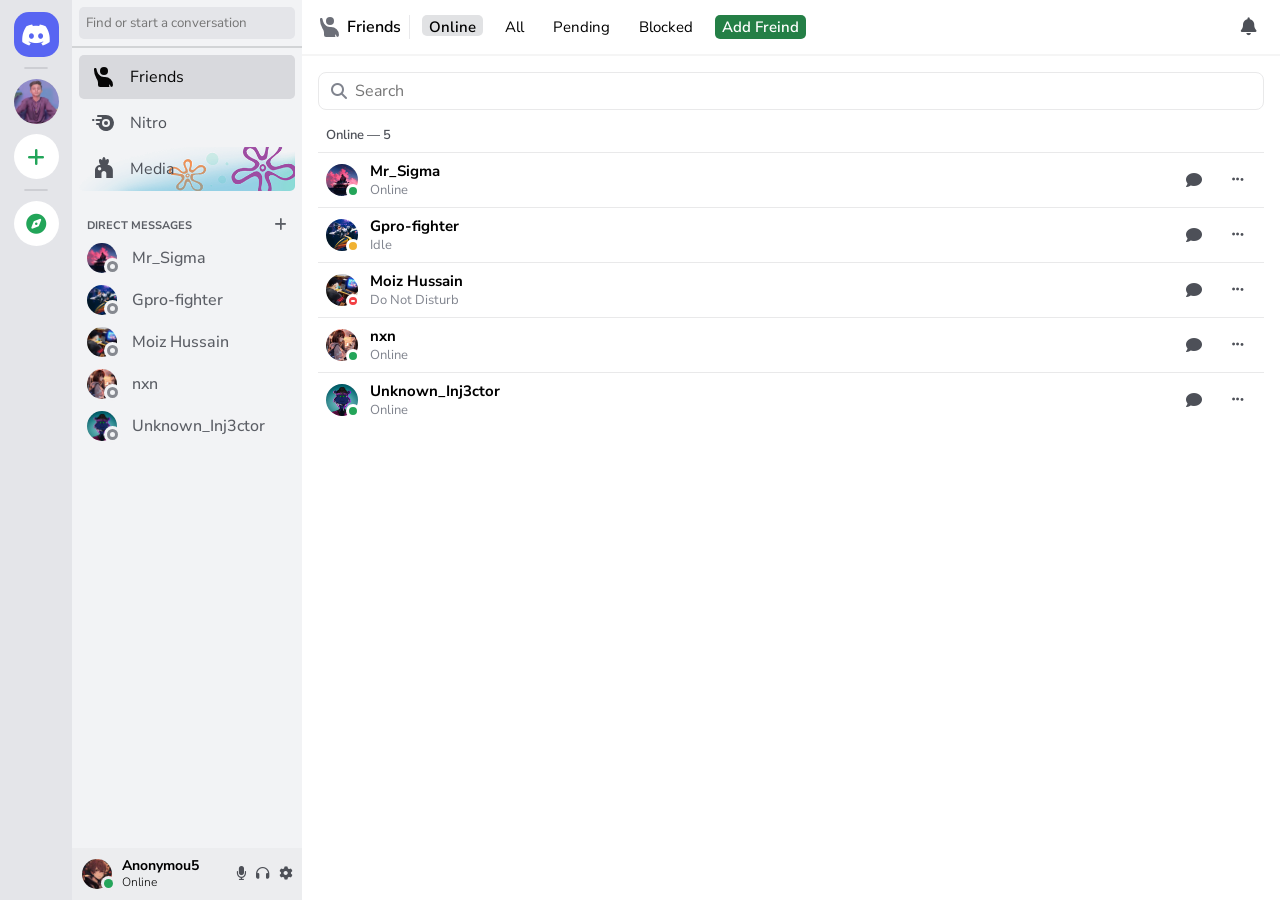
==== index.html @ 4307d2ec "Index page js and css code fixed" ====
<!DOCTYPE html>
<html lang="en">
<head>
    <script src="./assets/js/theme.js"></script>
    <script src="./assets/js/nav.js"></script>
    <meta charset="UTF-8">
    <meta name="viewport" content="width=device-width, initial-scale=1.0">
    <title>Discord | Friends</title>
    <link rel="stylesheet" href="assets/css/style.css">
    <link rel="stylesheet" href="https://cdnjs.cloudflare.com/ajax/libs/font-awesome/6.4.0/css/all.min.css"
        integrity="sha512-iecdLmaskl7CVkqkXNQ/ZH/XLlvWZOJyj7Yy7tcenmpD1ypASozpmT/E0iPtmFIB46ZmdtAc9eNBvH0H/ZpiBw=="
        crossorigin="anonymous" referrerpolicy="no-referrer" />
    <link rel="shortcut icon" href="./assets/icons/favicon.ico" type="image/x-icon">
</head>

<body>
        <header class="app-header">
            <div class="home-loader" id="loader" role="status">
                <i class="fa-brands fa-discord"></i>
                <p class="loader-title">DID YOU KNOW</p>
                <p class="loader-message">
                    <span>
                        <span class="key-hint">CTRL</span>
                        <span class="key-hint">K</span>
                        to quickly find a previous
                    </span>
                    <span>conversation or channel.</span>
                </p>
            </div>
            <div class="server-rail" id="server-rail">
                <nav class="server-nav" aria-label="Servers">
                    <button type="button" class="server-home" onclick="openToggle()" aria-label="Home"><i class="fa-brands fa-discord" aria-hidden="true"></i></button>
                    <hr>
                    <a href="./server.html?id=azaan" data-id="azaan" aria-label="Azaan server"><img src="./assets/img/Azaan.jpeg" alt=""></a>
                    <div id="server-list"></div>
                    <template id="server-chip"><button type="button" class="server-chip"></button></template>
                    <button type="button" class="server-action" id="server-add" aria-label="Add a Server"><i class="fa-solid fa-plus" aria-hidden="true"></i></button>
                    <hr>
                    <a class="server-action" href="./discover.html" aria-label="Discover"><i class="fa-solid fa-compass"></i></a>
                </nav>
            </div>
            <aside class="conversation-sidebar" id="conversations">
                <div class="sidebar-search">
                    <input type="search" placeholder="Find or start a conversation" aria-label="Find or start a conversation">
                </div>
                <nav aria-label="Shortcuts">
                <ul class="shortcut-list">
                    <li>
                    <a class="shortcut-item active" href="./index.html">
                        <svg class="linkButtonIcon_c91bad" aria-hidden="true" role="img" xmlns="http://www.w3.org/2000/svg"
                            width="24" height="24" fill="none" viewBox="0 0 24 24">
                            <path fill="currentColor" d="M13 10a4 4 0 1 0 0-8 4 4 0 0 0 0 8Z"></path>
                            <path fill="currentColor"
                                d="M3 5v-.75C3 3.56 3.56 3 4.25 3s1.24.56 1.33 1.25C6.12 8.65 9.46 12 13 12h1a8 8 0 0 1 8 8 2 2 0 0 1-2 2 .21.21 0 0 1-.2-.15 7.65 7.65 0 0 0-1.32-2.3c-.15-.2-.42-.06-.39.17l.25 2c.02.15-.1.28-.25.28H9a2 2 0 0 1-2-2v-2.22c0-1.57-.67-3.05-1.53-4.37A15.85 15.85 0 0 1 3 5Z">
                            </path>
                        </svg>
                        <p>Friends</p>
                    </a>
                    </li>
                    <li>
                        <a class="shortcut-item" href="./nitro.html">
                        <svg class="linkButtonIcon_c91bad" aria-hidden="true" role="img" xmlns="http://www.w3.org/2000/svg"
                            width="24" height="24" fill="none" viewBox="0 0 24 24">
                            <path fill="currentColor" d="M15 14a2 2 0 1 0 0-4 2 2 0 0 0 0 4Z"></path>
                            <path fill="currentColor" fill-rule="evenodd"
                                d="M7 4a1 1 0 0 0 0 2h3a1 1 0 1 1 0 2H5.5a1 1 0 0 0 0 2H8a1 1 0 1 1 0 2H6a1 1 0 1 0 0 2h1.25A8 8 0 1 0 15 4H7Zm8 12a4 4 0 1 0 0-8 4 4 0 0 0 0 8Z"
                                clip-rule="evenodd"></path>
                            <path fill="currentColor" d="M2.5 10a1 1 0 0 0 0-2H2a1 1 0 0 0 0 2h.5Z"></path>
                        </svg>
                        <p>Nitro</p>
                        <div class="promo-badge">BUY 1, GET 1</div>
                    </a>
                    </li>
                    <li>
                        <a class="shortcut-item" href="./socialmedia.html">
                        <svg width="24" height="24" viewBox="0 0 24 24" fill="none" xmlns="http://www.w3.org/2000/svg">
                            <path transform="translate(4, 0)"
                                d="M12.3172 7.80738C12.4618 7.67827 12.591 7.54399 12.702 7.40972C13.4018 6.58082 13.7375 5.58924 13.8717 4.5202C13.9234 3.93145 13.944 3.20068 13.6703 2.54738C13.3889 2.00511 12.7201 1.79336 12.1778 2.07483C11.602 2.38728 11.1501 2.77461 10.7705 3.22134C10.7266 2.94246 10.6724 2.66358 10.6052 2.38728C10.3883 1.68491 10.1482 0.724321 9.50003 0.176888C8.12112 -0.618439 7.52204 1.47317 7.26124 2.38728C7.1941 2.66358 7.13987 2.94504 7.09597 3.2265C7.08306 3.21101 7.07015 3.19293 7.05466 3.17486C6.65699 2.73846 6.1328 2.22718 5.46658 1.98703C4.87525 1.82693 4.26843 2.17553 4.10833 2.76687C3.81137 3.94695 3.97922 4.99017 4.37172 6.05405C4.62478 6.72284 5.01986 7.33225 5.5518 7.8048C2.4712 7.90034 0 10.4283 0 13.5348V21H6.46849V16.4966C6.46849 15.159 7.55303 14.0745 8.89062 14.0745C10.2282 14.0745 11.3128 15.159 11.3128 16.4966V21H17.8613V13.5348C17.8613 10.4309 15.3953 7.90551 12.3147 7.80738H12.3172ZM4.54731 13.416C3.62029 13.416 2.87144 12.6646 2.87144 11.7401C2.87144 10.8157 3.62287 10.0643 4.54731 10.0643C5.47175 10.0643 6.22318 10.8157 6.22318 11.7401C6.22318 12.6646 5.47175 13.416 4.54731 13.416Z"
                                fill="currentColor"></path>
                        </svg>
                        <p>Media</p>
                        <div class="new-badge">Public Post</div>
                    </a>
                    </li>
                
                </ul>
                </nav>
                <section id="direct-messages"><div class="direct-messages">
                    <h2>DIRECT MESSAGES <button type="button" class="dm-new" aria-label="New Message"><i class="fa fa-plus"></i></button></h2>
                    <div class="friend-list">
                        <a class="friend-item" href="./dm.html?name=Mr_Sigma" data-joined="Jan 4, 2021" data-pronouns="he/him" data-bio="Today I learned..." data-emoji="😋" data-about="Always online, rarely replying.">
                            <div class="avatar">
                                <img src="./assets/img/img-icon 4.jpeg" alt="">
                            </div>
                            <p>Mr_Sigma</p>
                            <i class="fa fa-xmark"></i>
                        </a>
                        <a class="friend-item" href="./dm.html?name=Gpro-fighter" data-joined="Aug 19, 2023" data-pronouns="they/them" data-about="Fighting games and late queues.">
                            <div class="avatar">
                                <img src="./assets/img/img-icon 3.png" alt="">
                            </div>
                            <p>Gpro-fighter</p>
                            <i class="fa fa-xmark"></i>
                        </a>
                        <a class="friend-item" href="./dm.html?name=Moiz%20Hussain" data-joined="Mar 2, 2022" data-pronouns="he/him" data-bio="afk" data-emoji="💤">
                            <div class="avatar">
                                <img src="./assets/img/img-icon 2.png" alt="">
                            </div>
                            <p>Moiz Hussain</p>
                            <i class="fa fa-xmark"></i>
                        </a>
                        <a class="friend-item" href="./dm.html?name=nxn" data-joined="May 11, 2022" data-pronouns="she/her" data-bio="in another tab" data-emoji="🌙" data-about="Drawing, music, quiet chats.">
                            <div class="avatar">
                                <img src="./assets/img/img-icon 1.png" alt="">
                            </div>
                            <p>nxn</p>
                            <i class="fa fa-xmark"></i>
                        </a>
                        <a class="friend-item" href="./dm.html?name=Unknown_Inj3ctor" data-joined="Nov 28, 2024">
                            <div class="avatar">
                                <img src="./assets/img/img-icon.png" alt="">
                            </div>
                            <p>Unknown_Inj3ctor</p>
                            <i class="fa fa-xmark"></i>
                        </a>
                    </div>
                    <template id="group-row"><a class="friend-item group-row" href="./group.html"><span class="group-avatar"><i class="fa-solid fa-user-group"></i><img alt="" hidden></span><span class="group-row-text"><p></p><span></span></span><i class="fa fa-xmark"></i></a></template>
                </div></section>
                <div class="user-panel" id="user-panel">
                    <div class="user-identity">
                        <div class="avatar">
                            <img src="./assets/img/img-icon-profile.jpeg" alt="">
                        </div>
                        <div class="user-details">
                            <p class="me-display">Anonymou5</p>
                            <span>Online</span>
                        </div>
                    </div>
                    <div class="user-controls">
                        <button type="button" onclick="mic()" aria-label="Mute microphone"><i class="fa-solid fa-microphone" id="mic" aria-hidden="true"></i></button>
                        <button type="button" onclick="headp()" aria-label="Deafen"><i class="fa-solid fa-headphones" id="head" aria-hidden="true"></i></button>
                        <button type="button" id="settings-open" aria-label="Settings"><i class="fa-solid fa-gear"></i></button>
                    </div>
                </div>
            </aside>
        </header>

        <main class="friends-view show-main">
                <section id="friends-toolbar">
                <div class="friends-header">
                    <div class="friends-header-start">
                        <div class="friends-title">
                            <svg class="linkButtonIcon_c91bad" aria-hidden="true" role="img"
                                xmlns="http://www.w3.org/2000/svg" width="24" height="24" fill="none" viewBox="0 0 24 24">
                                <path fill="currentColor" d="M13 10a4 4 0 1 0 0-8 4 4 0 0 0 0 8Z"></path>
                                <path fill="currentColor"
                                    d="M3 5v-.75C3 3.56 3.56 3 4.25 3s1.24.56 1.33 1.25C6.12 8.65 9.46 12 13 12h1a8 8 0 0 1 8 8 2 2 0 0 1-2 2 .21.21 0 0 1-.2-.15 7.65 7.65 0 0 0-1.32-2.3c-.15-.2-.42-.06-.39.17l.25 2c.02.15-.1.28-.25.28H9a2 2 0 0 1-2-2v-2.22c0-1.57-.67-3.05-1.53-4.37A15.85 15.85 0 0 1 3 5Z">
                                </path>
                            </svg>
                            <h1>Friends</h1>
                        </div>
                        <nav class="friend-filters" aria-label="Friend filters">
                            <button type="button" class="friend-filter-pick" id="friend-filter-pick" aria-expanded="false" aria-controls="friend-filter-menu">
                                <span id="friend-filter-label">Online</span>
                                <i class="fa-solid fa-chevron-down"></i>
                            </button>
                            <div class="friend-filter-menu" id="friend-filter-menu">
                                <button type="button" class="active" data-filter="online">Online</button>
                                <button type="button" data-filter="all">All</button>
                                <button type="button" data-filter="pending">Pending</button>
                                <button type="button" data-filter="blocked">Blocked</button>
                                <button type="button" data-filter="add">Add Freind</button>
                            </div>
                        </nav>
                    </div>
                    <div class="header-actions">
                        <div class="notify-box">
                            <button type="button" id="notify-open" aria-label="Notifications" aria-expanded="false" aria-controls="notify-panel">
                                <i class="fa-solid fa-bell"></i>
                                <span class="notify-count" id="notify-count" hidden>0</span>
                            </button>
                            <div class="notify-panel" id="notify-panel" hidden>
                                <h2>Notifications</h2>
                                <div id="notify-list"></div>
                                <p class="notify-empty" id="notify-empty">No notifications yet.</p>
                            </div>
                        </div>
                    </div>
                </div>
                </section>
                <section id="friends-body"><div class="friends-body">
                    <section id="friends-online"><div class="friends-online">
                        <label class="friends-search">
                            <i class="fa-solid fa-magnifying-glass"></i>
                            <input type="search" placeholder="Search" aria-label="Search">
                        </label>
                        <h2 id="friends-online-title">Online — 5</h2>
                        <h2 id="friends-all-title" hidden>All friends — 5</h2>
                        <div class="friends-online-list">
                            <div class="online-row" data-presence="online">
                                <a class="online-main" href="./dm.html?name=Mr_Sigma">
                                    <span class="online-face"><img src="./assets/img/img-icon 4.jpeg" alt=""><span class="online-dot"></span></span>
                                    <span class="online-copy"><strong>Mr_Sigma</strong><span>Online</span></span>
                                </a>
                                <a class="online-act" href="./dm.html?name=Mr_Sigma" aria-label="Message Mr_Sigma"><i class="fa-solid fa-comment"></i></a>
                                <button type="button" class="online-act" aria-label="More"><i class="fa-solid fa-ellipsis"></i></button>
                            </div>
                            <div class="online-row" data-presence="idle">
                                <a class="online-main" href="./dm.html?name=Gpro-fighter">
                                    <span class="online-face"><img src="./assets/img/img-icon 3.png" alt=""><span class="online-dot idle"></span></span>
                                    <span class="online-copy"><strong>Gpro-fighter</strong><span>Idle</span></span>
                                </a>
                                <a class="online-act" href="./dm.html?name=Gpro-fighter" aria-label="Message Gpro-fighter"><i class="fa-solid fa-comment"></i></a>
                                <button type="button" class="online-act" aria-label="More"><i class="fa-solid fa-ellipsis"></i></button>
                            </div>
                            <div class="online-row" data-presence="dnd">
                                <a class="online-main" href="./dm.html?name=Moiz%20Hussain">
                                    <span class="online-face"><img src="./assets/img/img-icon 2.png" alt=""><span class="online-dot dnd"></span></span>
                                    <span class="online-copy"><strong>Moiz Hussain</strong><span>Do Not Disturb</span></span>
                                </a>
                                <a class="online-act" href="./dm.html?name=Moiz%20Hussain" aria-label="Message Moiz Hussain"><i class="fa-solid fa-comment"></i></a>
                                <button type="button" class="online-act" aria-label="More"><i class="fa-solid fa-ellipsis"></i></button>
                            </div>
                            <div class="online-row" data-presence="online">
                                <a class="online-main" href="./dm.html?name=nxn">
                                    <span class="online-face"><img src="./assets/img/img-icon 1.png" alt=""><span class="online-dot"></span></span>
                                    <span class="online-copy"><strong>nxn</strong><span>Online</span></span>
                                </a>
                                <a class="online-act" href="./dm.html?name=nxn" aria-label="Message nxn"><i class="fa-solid fa-comment"></i></a>
                                <button type="button" class="online-act" aria-label="More"><i class="fa-solid fa-ellipsis"></i></button>
                            </div>
                            <div class="online-row" data-presence="online">
                                <a class="online-main" href="./dm.html?name=Unknown_Inj3ctor">
                                    <span class="online-face"><img src="./assets/img/img-icon.png" alt=""><span class="online-dot"></span></span>
                                    <span class="online-copy"><strong>Unknown_Inj3ctor</strong><span>Online</span></span>
                                </a>
                                <a class="online-act" href="./dm.html?name=Unknown_Inj3ctor" aria-label="Message Unknown_Inj3ctor"><i class="fa-solid fa-comment"></i></a>
                                <button type="button" class="online-act" aria-label="More"><i class="fa-solid fa-ellipsis"></i></button>
                            </div>
                        </div>
                    </div></section>
                    <section id="friends-pending" hidden><div class="friends-online">
                        <label class="friends-search">
                            <i class="fa-solid fa-magnifying-glass"></i>
                            <input type="search" placeholder="Search" aria-label="Search">
                        </label>
                        <h2 id="friends-pending-title" hidden>Received — <span></span></h2>
                        <div class="friends-online-list" id="friends-pending-list"></div>
                        <template id="friend-request-row">
                            <div class="online-row request-row">
                                <div class="online-main">
                                    <span class="online-face"><img alt=""></span>
                                    <span class="online-copy">
                                        <span class="request-name">
                                            <strong></strong>
                                            <span class="request-badge" hidden><i class="fa-solid fa-heart"></i><span></span></span>
                                        </span>
                                        <span class="request-user"></span>
                                    </span>
                                </div>
                                <button type="button" class="online-act request-accept" aria-label="Accept"><i class="fa-solid fa-check"></i></button>
                                <button type="button" class="online-act request-decline" aria-label="Decline"><i class="fa-solid fa-xmark"></i></button>
                            </div>
                        </template>
                        <h2 id="friends-sent-title" hidden>Sent — <span></span></h2>
                        <div class="friends-online-list" id="friends-sent-list"></div>
                        <template id="friend-sent-row">
                            <div class="online-row sent-row">
                                <div class="online-main">
                                    <span class="online-face sent-face"><span class="sent-letter"></span></span>
                                    <span class="online-copy">
                                        <strong></strong>
                                        <span class="request-user"></span>
                                    </span>
                                </div>
                                <button type="button" class="online-act request-decline sent-cancel" aria-label="Cancel"><i class="fa-solid fa-xmark"></i></button>
                            </div>
                        </template>
                    </div></section>
                    <section id="friends-blocked" hidden><div class="friends-online">
                        <label class="friends-search">
                            <i class="fa-solid fa-magnifying-glass"></i>
                            <input type="search" placeholder="Search" aria-label="Search">
                        </label>
                        <h2 id="friends-blocked-title" hidden>Blocked — <span></span></h2>
                        <div class="friends-online-list" id="friends-blocked-list"></div>
                        <template id="blocked-row">
                            <div class="online-row blocked-row">
                                <div class="online-main">
                                    <span class="online-face"><img alt=""></span>
                                    <span class="online-copy">
                                        <strong></strong>
                                        <span class="request-user"></span>
                                    </span>
                                </div>
                                <button type="button" class="online-act blocked-unblock" aria-label="Unblock"><i class="fa-solid fa-user-xmark"></i></button>
                            </div>
                        </template>
                    </div></section>
                    <section id="friends-add" hidden><div class="friends-add">
                        <h2>Add Friend</h2>
                        <p class="add-friend-lead">You can add friends with their Discord username.</p>
                        <form id="add-friend-form">
                            <div class="add-friend-box">
                                <div class="add-friend-user">
                                    <input id="add-friend-name" type="text" placeholder="Enter a username" maxlength="32" autocomplete="off" aria-label="Username">
                                    <button type="submit" id="add-friend-send" disabled>Send Friend Request</button>
                                </div>
                                <label class="add-friend-note">
                                    <textarea id="add-friend-message" maxlength="120" placeholder="Personalize your request (Optional)" aria-label="Personalize your request"></textarea>
                                    <span id="add-friend-count">120</span>
                                </label>
                            </div>
                            <p class="add-friend-hint">What you write here will also show up in your DM if you become friends.</p>
                            <p class="add-friend-ok" id="add-friend-ok" hidden>Success! Your friend request to <strong id="add-friend-ok-name"></strong> was sent.</p>
                            <p class="add-friend-error" id="add-friend-error" hidden>Hm, didn't work. Double check that the capitalization, spelling, any spaces, and numbers are correct.</p>
                        </form>
                        <h3>Other Places to Make Friends</h3>
                        <p class="add-friend-lead">Don't have a username on hand? Check out our list of public servers that includes everything from gaming to cooking, music, anime and more.</p>
                        <a class="add-friend-discover" href="./discover.html">
                            <span class="add-friend-discover-mark"><i class="fa-brands fa-discord"></i></span>
                            <span>Explore Discoverable Servers</span>
                            <i class="fa-solid fa-chevron-right"></i>
                        </a>
                    </div></section>
                    <section id="friends-empty" hidden><div class="friends-empty">
                        <img src="./assets/img/1641b16ec6ac0c4e733d.svg" alt="img-centre">
                        <p>No one's around to play with Wumpus.</p>
                    </div></section>
                    <section id="active-now" hidden><div class="active-now">
                        <h2>Active Now</h2>
                        <div class="active-now-message">
                            <h3>It's quiet for now...</h3>
                            <p>When a friend starts an activity—like playing a game or hanging out on voice—we'll show it here!</p>
                        </div>
                    </div></section>
                </div></section>
        </main>
    <footer>
    <div class="new-msg" id="new-msg" hidden>
        <div class="new-msg-card" role="dialog" aria-labelledby="new-msg-title">
            <div class="new-msg-head">
                <div>
                    <h2 id="new-msg-title">New Message</h2>
                    <p>Group DMs can have up to 10 members.</p>
                </div>
                <button type="button" class="new-msg-close" id="new-msg-close" aria-label="Close"><i class="fa-solid fa-xmark"></i></button>
            </div>
            <label class="new-msg-search">
                <span id="new-msg-chips"></span>
                <input id="new-msg-search" type="text" placeholder="Search">
            </label>
            <p class="new-msg-hint">Add friends or server members to group DMs.</p>
            <template id="new-msg-chip"><span class="new-msg-chip"><span></span><button type="button" aria-label="Remove">×</button></span></template>
            <div class="new-msg-list" id="new-msg-list">
                <p class="new-msg-empty" id="new-msg-empty" hidden>No friends found.</p>
                <label class="new-msg-friend" data-friend="Mr_Sigma"><img src="./assets/img/img-icon 4.jpeg" alt=""><span>Mr_Sigma</span><input type="checkbox" data-friend="Mr_Sigma"></label>
                <label class="new-msg-friend" data-friend="Gpro-fighter"><img src="./assets/img/img-icon 3.png" alt=""><span>Gpro-fighter</span><input type="checkbox" data-friend="Gpro-fighter"></label>
                <label class="new-msg-friend" data-friend="Moiz Hussain"><img src="./assets/img/img-icon 2.png" alt=""><span>Moiz Hussain</span><input type="checkbox" data-friend="Moiz Hussain"></label>
                <label class="new-msg-friend" data-friend="nxn"><img src="./assets/img/img-icon 1.png" alt=""><span>nxn</span><input type="checkbox" data-friend="nxn"></label>
                <label class="new-msg-friend" data-friend="Unknown_Inj3ctor"><img src="./assets/img/img-icon.png" alt=""><span>Unknown_Inj3ctor</span><input type="checkbox" data-friend="Unknown_Inj3ctor"></label>
            </div>
            <div class="new-msg-actions">
                <button type="button" class="new-msg-cancel" id="new-msg-cancel">Cancel</button>
                <button type="button" class="new-msg-create" id="new-msg-create" disabled>Create Message</button>
            </div>
        </div>
    </div>
    
        <div class="me-status-menu" id="me-status-menu" hidden>
            <button type="button" data-status="online"><span class="me-swatch" style="background:#23a559"></span>Online</button>
            <button type="button" data-status="idle"><span class="me-swatch" style="background:#f0b232"></span>Idle</button>
            <button type="button" data-status="dnd"><span class="me-swatch" style="background:#f23f43"></span>Do Not Disturb<small>You will not receive desktop notifications</small></button>
            <button type="button" data-status="invisible"><span class="me-swatch" style="background:#80848e"></span>Invisible<small>You will appear offline</small></button>
        </div>
        <div class="me-pop d-none" id="me-pop">
            <div class="me-banner"></div>
            <div class="me-head">
                <div class="me-avatar">
                    <img src="./assets/img/img-icon-profile.jpeg" alt="">
                    <span class="me-dot"></span>
                </div>
                <button type="button" class="me-chip" id="me-chip"><i class="fa-solid fa-plus"></i><span id="me-chip-text">Today I learned...</span></button>
            </div>
            <div class="me-body">
                <h2 class="me-display">Anonymou5</h2>
                <p class="me-handle">anonymou5</p>
                <p class="me-about" id="me-about" hidden></p>
                <button type="button" class="me-edit" id="me-edit"><i class="fa-solid fa-pen"></i> Edit Profile</button>
                <button type="button" class="me-row" id="me-status-open"><span class="me-mini"></span><span id="me-status-label">Online</span><i class="fa-solid fa-chevron-right"></i></button>
            </div>
        </div>
        <div class="me-profile d-none" id="me-profile">
            <div class="me-profile-card" role="dialog" aria-label="Profile">
                <button type="button" class="me-profile-close" id="me-profile-close" aria-label="Close"><i class="fa-solid fa-xmark"></i></button>
                <div class="me-profile-side">
                    <div class="me-profile-banner"></div>
                    <div class="me-profile-id">
                        <div class="me-profile-top">
                            <div class="me-profile-avatar">
                                <img src="./assets/img/img-icon-profile.jpeg" alt="">
                                <label class="me-avatar-edit" aria-label="Change avatar">
                                    <input id="me-avatar-file" type="file" accept="image/*">
                                    <i class="fa-solid fa-pen" aria-hidden="true"></i>
                                </label>
                                <span class="me-dot"></span>
                            </div>
                            <button type="button" class="me-status-bubble" id="me-status-bubble"><i class="fa-solid fa-plus"></i><span id="me-status-bubble-text">Today I learned...</span></button>
                        </div>
                        <form class="me-name-form" id="me-name-form"><input id="me-display-input" type="text" maxlength="32" value="Anonymou5" aria-label="Display name"></form>
                        <h2 id="me-view-name" hidden>Anonymou5</h2>
                        <p class="me-handle"><span id="me-handle-name">anonymou5</span> <span id="me-handle-dot">•</span> <button type="button" class="me-pronouns" id="me-pronouns">Add pronouns</button><span id="me-view-pronouns" hidden></span></p>
                        <div class="me-actions">
                            <button type="button" class="me-add" id="me-add" hidden><i class="fa-solid fa-user-plus"></i> Add Friend</button>
                            <button type="button" class="me-msg" id="me-msg"><i class="fa-solid fa-comment"></i> <span>Message</span></button>
                        </div>
                        <div class="me-block me-bio-block"><h3>Bio</h3><form class="me-bio-form" id="me-bio-form"><input id="me-bio" type="text" maxlength="190" placeholder="No bio yet."><button type="button" id="me-bio-emoji" aria-label="Emoji"><i class="fa-regular fa-face-smile"></i></button><div class="set-emoji d-none" id="me-bio-emoji-list"></div></form><p id="me-view-bio" hidden></p></div>
                        <div class="me-block me-about-block" id="me-about-block" hidden><h3>About</h3><p id="me-view-about"></p></div>
                        <div class="me-block me-note-block" id="me-note-block" hidden><h3>Note <span>only visible to you</span></h3><button type="button" id="me-note-add">Click to add a note</button><input id="me-note-input" type="text" maxlength="190" placeholder="Click to add a note" hidden></div>
                        <div class="me-block"><h3>Member Since</h3><p id="me-since">Sep 8, 2026</p></div>
                    </div>
                </div>
                <div class="me-board">
                    <div class="me-tabs">
                        <button type="button" class="on" data-tab="board">Board</button>
                    </div>
                    <div class="me-panel" id="me-board">
                        <template id="me-post"><div class="me-post"><img alt="" hidden><p></p><time></time></div></template>
                        <div class="me-posts" id="me-posts"></div>
                        <p class="me-posts-empty" id="me-posts-empty">No posts yet.</p>
                        <a class="me-posts-go" href="./socialmedia.html">Social Media</a>
                    </div>
                    <div class="me-panel d-none" id="me-activity"><p>Nothing here yet.</p></div>
                    <div class="me-panel d-none" id="me-wishlist"><p>Nothing here yet.</p></div>
                </div>
            </div>
        </div>
        <div class="set-status d-none" id="set-status">
            <form class="set-status-card" id="set-status-form">
                <div class="set-status-head">
                    <h2>Set your status</h2>
                    <button type="button" id="set-status-close" aria-label="Close"><i class="fa-solid fa-xmark"></i></button>
                </div>
                <div class="set-status-preview">
                    <div class="set-status-banner"></div>
                    <div class="set-status-person">
                        <img src="./assets/img/img-icon-profile.jpeg" alt="">
                        <span class="me-dot"></span>
                        <span class="set-status-mini" id="set-status-mini"><span id="set-status-mini-emoji"></span><span id="set-status-mini-text">Today I learned...</span></span>
                    </div>
                    <h3 class="me-display">Anonymou5</h3>
                    <p>anonymou5</p>
                </div>
                <p class="set-status-label">Status</p>
                <div class="set-status-field">
                    <button type="button" id="set-status-emoji" aria-label="Emoji">😀</button>
                    <input id="set-status-input" type="text" maxlength="128" placeholder="Today I learned...">
                    <div class="set-emoji d-none" id="set-emoji"></div>
                </div>
                <div class="set-status-foot">
                    <div class="set-when-wrap">
                        <button type="button" id="set-status-when">Clear tomorrow <i class="fa-solid fa-chevron-down"></i></button>
                        <div class="set-when d-none" id="set-when">
                            <button type="button" data-clear="none">Don't clear</button>
                            <button type="button" data-clear="30">30 minutes</button>
                            <button type="button" data-clear="60">1 hour</button>
                            <button type="button" data-clear="240">4 hours</button>
                            <button type="button" data-clear="today">Today</button>
                            <button type="button" data-clear="tomorrow">Tomorrow</button>
                        </div>
                    </div>
                    <button type="submit" class="set-status-save">Save</button>
                </div>
            </form>
        </div>
        <div class="set-status d-none" id="set-pronouns">
            <form class="set-status-card" id="set-pronouns-form">
                <div class="set-status-head">
                    <h2>Add pronouns</h2>
                    <button type="button" id="set-pronouns-close" aria-label="Close"><i class="fa-solid fa-xmark"></i></button>
                </div>
                <p class="set-status-label">Pronouns</p>
                <div class="set-status-field">
                    <input id="set-pronouns-input" type="text" maxlength="40" placeholder="Add pronouns">
                </div>
                <div class="set-status-foot">
                    <span></span>
                    <button type="submit" class="set-status-save">Save</button>
                </div>
            </form>
        </div>
        <div class="row-menu" id="row-menu" hidden>
            <ul>
                <li><button type="button" data-action="pin"><i class="fa-solid fa-thumbtack"></i><span class="row-menu-label">Pin</span></button></li>
                <li class="row-menu-line"></li>
                <li><button type="button" data-action="profile"><i class="fa-solid fa-user"></i><span class="row-menu-label">Profile</span></button></li>
                <li><button type="button" data-action="call"><i class="fa-solid fa-phone"></i><span class="row-menu-label">Start a Call</span></button></li>
                <li><button type="button" data-action="note"><i class="fa-solid fa-note-sticky"></i><span class="row-menu-label">Add Note<span class="row-menu-hint">Only visible to you</span></span></button></li>
                <li><button type="button" data-action="close"><i class="fa-solid fa-xmark"></i><span class="row-menu-label">Close DM</span></button></li>
                <li class="row-menu-line"></li>
                <li class="row-menu-branch">
                    <button type="button" data-sub="invite"><i class="fa-solid fa-user-plus"></i><span class="row-menu-label">Invite to Server</span><i class="fa-solid fa-chevron-right row-menu-chev"></i></button>
                    <ul class="row-menu-sub">
                        <li><button type="button" data-action="invite">No servers</button></li>
                    </ul>
                </li>
                <li class="row-menu-line"></li>
                <li><button type="button" data-action="friend"><i class="fa-solid fa-user-plus"></i><span class="row-menu-label">Add Friend</span></button></li>
                <li><button type="button" class="row-menu-danger" data-action="block"><i class="fa-solid fa-ban"></i><span class="row-menu-label">Block</span></button></li>
                <li class="row-menu-line"></li>
                <li class="row-menu-branch">
                    <button type="button" data-sub="mute"><i class="fa-solid fa-volume-xmark"></i><span class="row-menu-label">Mute @<span id="row-menu-mute-name"></span></span><i class="fa-solid fa-chevron-right row-menu-chev"></i></button>
                    <ul class="row-menu-sub">
                        <li><button type="button" data-action="mute">For 15 Minutes</button></li>
                        <li><button type="button" data-action="mute">For 1 Hour</button></li>
                        <li><button type="button" data-action="mute">For 3 Hours</button></li>
                        <li><button type="button" data-action="mute">For 8 Hours</button></li>
                        <li><button type="button" data-action="mute">For 24 Hours</button></li>
                        <li><button type="button" data-action="mute">Until I turn it back on</button></li>
                    </ul>
                </li>
            </ul>
        </div>
        <div class="settings" id="settings" hidden>
            <div class="settings-card" role="dialog" aria-label="Settings">
                <button type="button" class="settings-close" id="settings-close" aria-label="Close"><i class="fa-solid fa-xmark"></i></button>
                <aside class="settings-nav">
                    <div class="settings-me">
                        <img src="./assets/img/img-icon-profile.jpeg" alt="">
                        <div>
                            <strong class="me-display">Anonymou5</strong>
                            <span>Edit Profiles</span>
                        </div>
                    </div>
                    <nav class="settings-tabs" aria-label="Settings">
                    <p>Account</p>
                    <ul>
                        <li><button type="button" class="on" data-settings-tab="account"><i class="fa-solid fa-user"></i> Account Info</button></li>
                    </ul>
                    <ul>
                        <li><button type="button" data-settings-tab="notifications"><i class="fa-solid fa-bell"></i> Notifications</button></li>
                    </ul>
                    <p>Experience</p>
                    <ul>
                        <li><button type="button" data-settings-tab="appearance"><i class="fa-solid fa-palette"></i> Appearance</button></li>
                        <li><button type="button" data-settings-tab="language"><span class="lang-icon" aria-hidden="true">文A</span> Language &amp; Time</button></li>
                    </ul>
                    </nav>
                </aside>
                <div class="settings-main">
                    <section id="settings-account"><div class="settings-panel">
                        <h2>Account</h2>
                        <h3>Account Info</h3>
                        <div class="settings-row"><span>Username</span><b id="settings-username">anonymou5</b><button type="button" id="settings-username-edit">Edit</button></div>
                        <div class="settings-row"><span>Email</span><b><span id="settings-email" data-hidden="********@gmail.com" data-shown="anonymou5@gmail.com">********@gmail.com</span> <button type="button" class="settings-link" id="settings-email-toggle" aria-label="Reveal email"><i class="fa-regular fa-eye"></i></button></b><button type="button">Edit</button></div>
                        <h3>Password</h3>
                        <div class="settings-row"><span>Password</span><button type="button" id="settings-password-edit">Edit</button></div>
                        <h3>Visibility</h3>
                        <div class="notify-row">
                            <div><strong>Public account</strong><p>Turn this off to hide your account from people who are not your friends.</p></div>
                            <button type="button" class="notify-switch on" id="account-public" aria-pressed="true" aria-label="Public account"></button>
                        </div>
                    </div></section>
                    <section id="settings-security" hidden><div class="settings-panel"><h2>Password &amp; Security</h2></div></section>
                    <section id="settings-standing" hidden><div class="settings-panel"><h2>Account Standing</h2></div></section>
                    <section id="settings-family" hidden><div class="settings-panel"><h2>Family Center</h2></div></section>
                    <section id="settings-privacy" hidden><div class="settings-panel"><h2>Data &amp; Privacy</h2></div></section>
                    <section id="settings-messages" hidden><div class="settings-panel"><h2>Messaging Permissions</h2></div></section>
                    <section id="settings-notifications" hidden><div class="settings-panel">
                        <h2>Notifications</h2>
                        <div class="notify-row">
                            <div><strong>Enable notifications</strong><p>Turn all notifications on or off.</p></div>
                            <button type="button" class="notify-switch on" data-notify="all" aria-pressed="true" aria-label="Enable notifications"></button>
                        </div>
                        <div class="notify-row">
                            <div><strong>Direct messages</strong><p>Notify me when someone sends a message.</p></div>
                            <button type="button" class="notify-switch on" data-notify="dm" aria-pressed="true" aria-label="Direct messages"></button>
                        </div>
                        <div class="notify-row">
                            <div><strong>Friend requests</strong><p>Notify me when someone adds me.</p></div>
                            <button type="button" class="notify-switch on" data-notify="friends" aria-pressed="true" aria-label="Friend requests"></button>
                        </div>
                        <div class="notify-row">
                            <div><strong>Sounds</strong><p>Play a sound with notifications.</p></div>
                            <button type="button" class="notify-switch on" data-notify="sound" aria-pressed="true" aria-label="Sounds"></button>
                        </div>
                    </div></section>
                    <section id="settings-appearance" hidden><div class="settings-panel">
                        <h2>Appearance</h2>
                        <h3>Theme</h3>
                        <p class="settings-note">White is the default. Black stays on until you switch it back.</p>
                        <div class="theme-choices">
                            <label class="theme-choice"><input type="radio" name="theme" value="light" checked><span class="theme-swatch light"></span> White</label>
                            <label class="theme-choice"><input type="radio" name="theme" value="dark"><span class="theme-swatch dark"></span> Black</label>
                        </div>
                    </div></section>
                    <section id="settings-language" hidden><div class="settings-panel">
                        <h2>Language &amp; Time</h2>
                        <h3>Select a Language</h3>
                        <p class="settings-note">Choose the language you want Discord to display.</p>
                        <div class="lang-box">
                            <label class="lang-field">
                                <img class="lang-flag" id="lang-field-flag" src="https://flagcdn.com/w40/us.png" alt="">
                                <input id="lang-search" type="text" value="English" autocomplete="off">
                                <i class="fa-solid fa-chevron-down" id="lang-chevron"></i>
                            </label>
                            <ul id="lang-select-list" hidden>
                                <li><button type="button" class="on" data-lang="English" data-native="English" data-flag="us"><img class="lang-flag" src="https://flagcdn.com/w40/us.png" alt=""><span>English</span><span class="lang-en">English</span><i class="fa-solid fa-check"></i></button></li>
                                <li><button type="button" data-lang="Turkish" data-native="Türkçe" data-flag="tr"><img class="lang-flag" src="https://flagcdn.com/w40/tr.png" alt=""><span>Türkçe</span><span class="lang-en">Turkish</span><i class="fa-solid fa-check"></i></button></li>
                                <li><button type="button" data-lang="Azerbaijan" data-native="Azərbaycan" data-flag="az"><img class="lang-flag" src="https://flagcdn.com/w40/az.png" alt=""><span>Azərbaycan</span><span class="lang-en">Azerbaijan</span><i class="fa-solid fa-check"></i></button></li>
                            </ul>
                        </div>
                        <h3>Time format</h3>
                        <div class="time-format">
                            <label><input type="radio" name="time-format" value="auto" checked> Auto</label>
                            <label><input type="radio" name="time-format" value="12"> 12-hour</label>
                            <label><input type="radio" name="time-format" value="24"> 24-hour</label>
                        </div>
                    </div></section>
                </div>
            </div>
        </div>
    <div class="name-modal" id="name-modal" hidden>
        <div class="name-modal-card" role="dialog" aria-labelledby="name-modal-title">
            <button type="button" class="name-modal-x" id="name-modal-close" aria-label="Close"><i class="fa-solid fa-xmark"></i></button>
            <h2 id="name-modal-title">Change your username</h2>
            <p>Enter a new username and your existing password.</p>
            <label for="name-modal-user">Username</label>
            <input id="name-modal-user" type="text" maxlength="32" autocomplete="off">
            <p class="name-modal-hint">Please only use numbers, letters, underscores _ , or periods.</p>
            <label for="name-modal-pass">Current Password</label>
            <div class="name-modal-pass">
                <input id="name-modal-pass" type="password" autocomplete="current-password">
                <button type="button" id="name-modal-eye" aria-label="Show password"><i class="fa-regular fa-eye"></i></button>
            </div>
            <p class="name-modal-error" id="name-modal-error" hidden>Enter your username and current password.</p>
            <div class="name-modal-actions">
                <button type="button" id="name-modal-cancel">Cancel</button>
                <button type="button" id="name-modal-done">Done</button>
            </div>
        </div>
    </div>
    <div class="name-modal" id="pass-modal" hidden>
        <div class="name-modal-card" role="dialog" aria-labelledby="pass-modal-title">
            <button type="button" class="name-modal-x" id="pass-modal-close" aria-label="Close"><i class="fa-solid fa-xmark"></i></button>
            <h2 id="pass-modal-title">Update your password</h2>
            <p>Enter your current password and a new password.</p>
            <label for="pass-modal-current">Current Password <span class="req">*</span></label>
            <div class="name-modal-pass">
                <input id="pass-modal-current" type="password" autocomplete="current-password">
                <button type="button" class="pass-eye" aria-label="Show password"><i class="fa-regular fa-eye"></i></button>
            </div>
            <label for="pass-modal-new">New Password <span class="req">*</span></label>
            <div class="name-modal-pass">
                <input id="pass-modal-new" type="password" autocomplete="new-password">
                <button type="button" class="pass-eye" aria-label="Show password"><i class="fa-regular fa-eye"></i></button>
            </div>
            <label for="pass-modal-confirm">Confirm New Password <span class="req">*</span></label>
            <div class="name-modal-pass">
                <input id="pass-modal-confirm" type="password" autocomplete="new-password">
                <button type="button" class="pass-eye" aria-label="Show password"><i class="fa-regular fa-eye"></i></button>
            </div>
            <p class="name-modal-error" id="pass-modal-error" hidden>Fill in all password fields.</p>
            <div class="name-modal-actions">
                <button type="button" id="pass-modal-cancel">Cancel</button>
                <button type="button" id="pass-modal-done">Done</button>
            </div>
        </div>
    </div>
    <div class="server-modal" id="server-modal" hidden>
        <div class="server-modal-card" role="dialog" aria-labelledby="server-modal-title">
            <button type="button" class="server-modal-x" id="server-modal-close" aria-label="Close"><i class="fa-solid fa-xmark"></i></button>
            <section id="server-pick">
                <h2 id="server-modal-title">Create Your Server</h2>
                <p>Your server is where you and your friends hang out. Make yours and start talking.</p>
                <button type="button" class="server-choice" data-server="own"><i class="fa-solid fa-pen"></i><span>Create My Own</span><i class="fa-solid fa-chevron-right"></i></button>
                <h2 class="server-invite-title">Have an invite already?</h2>
                <button type="button" class="server-join-open" id="server-join-open">Join a Server</button>
            </section>
            <section id="server-create" hidden>
                <h2>Customize your server</h2>
                <p>Give your new server a personality with a name. You can always change it later.</p>
                <label for="server-name">Server Name</label>
                <div class="server-name-field">
                    <input id="server-name" type="text" placeholder=" " maxlength="32">
                    <span class="server-name-hint">Your Server Name</span>
                </div>
                <p class="server-modal-error" id="server-create-error" hidden>Enter a server name.</p>
                <div class="server-modal-actions">
                    <button type="button" id="server-create-back">Back</button>
                    <button type="button" id="server-create-done">Create</button>
                </div>
            </section>
            <section id="server-join" hidden>
                <h2>Join a Server</h2>
                <p>Enter an invite below to join an existing server.</p>
                <label for="server-invite">Invite Link</label>
                <input id="server-invite" type="text" placeholder="https://discord.gg/hTKzmak">
                <p class="server-modal-error" id="server-join-error" hidden>Enter an invite link.</p>
                <div class="server-modal-actions">
                    <button type="button" id="server-join-back">Back</button>
                    <button type="button" id="server-join-done">Join Server</button>
                </div>
            </section>
        </div>
    </div>
        <div class="friend-more" id="friend-more" hidden>
            <button type="button" data-action="video">Start Video Call</button>
            <button type="button" data-action="voice">Start Voice Call</button>
            <button type="button" class="is-danger" data-action="remove">Remove Friend</button>
        </div>
        <script src="./assets/js/groups.js"></script>
        <script src="./assets/js/profile.js"></script>
        <script src="./assets/js/script.js"></script>
    </footer>
</body>

</html>
---- assets/css/style.css ----
@import url('https://fonts.googleapis.com/css2?family=Nunito+Sans:ital,opsz,wght@0,6..12,200..1000;1,6..12,200..1000&display=swap');

* {
    margin: 0;
    padding: 0;
    box-sizing: border-box;
    font-family: "Nunito Sans", sans-serif;
}

img,
video {
    max-width: 100%;
}

html {
    height: 100%;
}

body {
    width: 100%;
    height: 100vh;
    height: 100dvh;
    display: flex;
    overflow: hidden;
    background: #fff;
}

.app-header {
    display: contents;
}

body > footer {
    display: contents;
}

section:not([hidden]):not(#emoji-panel) {
    display: contents;
}

.server-rail {
    width: 72px;
    flex: none;
    height: 100%;
}

.server-nav {
    width: 100%;
    height: 100%;
    padding: 12px;
    background-color: #e4e5e9;
    display: flex;
    align-items: center;
    justify-content: start;
    flex-direction: column;
    gap: 10px;
    overflow-x: hidden;
    overflow-y: auto;
}

.server-nav > i:first-child,
.server-nav > a.server-home,
.server-nav > button.server-home {
    font-size: 24px;
    display: flex;
    align-items: center;
    justify-content: center;
    padding: 10px 15px;
    color: white;
    background-color: #5865f2;
    border-radius: 15px;
    width: 45px;
    height: 45px;
    cursor: pointer;
    text-decoration: none;
}

.server-nav img {
    width: 45px;
    height: 45px;
    border-radius: 50%;
    cursor: pointer;
    transition: all .3s ease-in-out;
}

.server-nav .server-action i {
    width: 45px;
    height: 45px;
    background-color: white;
    color: #22a559;
    border-radius: 50%;
    cursor: pointer;
    font-size: 20px;
    display: flex;
    align-items: center;
    justify-content: center;
    transition: all .3s ease-in-out;
}

.server-nav .server-action i:hover {
    color: white;
    background-color: #22a559;
    border-radius: 15px;
}

.server-nav img:hover,
.server-nav a.on img {
    border-radius: 15px;
}

.server-nav > button.server-home,
.server-nav > button.server-action {
    border: 0;
    cursor: pointer;
}

.server-nav > button.server-action {
    padding: 0;
    background: transparent;
    color: inherit;
    line-height: 0;
}

.server-nav > a[data-id] {
    display: flex;
    line-height: 0;
    text-decoration: none;
}

hr {
    width: 50%;
    border-radius: 30px;
    border: 1px solid #cdced3;
}

body .conversation-sidebar {
    width: clamp(200px, 18vw, 240px);
    flex: none;
    height: 100%;
    min-width: 0;
    background-color: #f2f3f5;
    position: relative;
    overflow-y: auto;
    padding-bottom: 56px;
}

body .conversation-sidebar .sidebar-search {
    width: 100%;
    padding: 7px 7px;
    border-bottom: 2px solid #d2d4d6;
}

body .conversation-sidebar .sidebar-search input {
    width: 100%;
    padding: 7px;
    border-radius: 5px;
    background-color: #e4e5e9;
    appearance: none;
    border: none;
    outline: none;
}

body .conversation-sidebar .shortcut-item svg path {
    fill: #4d5058;
}

body .conversation-sidebar .shortcut-item p {
    min-width: 0;
    overflow: hidden;
    text-overflow: ellipsis;
    white-space: nowrap;
}

body .conversation-sidebar .shortcut-item {
    width: 100%;
    min-width: 0;
    padding: 10px 12px;
    display: flex;
    align-items: center;
    justify-content: start;
    gap: 15px;
    background-color: transparent;
    cursor: pointer;
    border-radius: 5px;
    transition: all .1s ease-in-out;
    color: #4d5058;
    position: relative;
    text-decoration: none;
}

body .conversation-sidebar .shortcut-item:hover {
    background-color: #d8d9dd;
    color: #060606;
    fill: #060606;
}

body .conversation-sidebar .shortcut-item:hover svg path {
    fill: #060606;
}

body .conversation-sidebar .shortcut-item.active {
    background-color: #d8d9dd;
    color: #060606;
}

body .conversation-sidebar .shortcut-item.active svg path {
    fill: #060606;
}

body .conversation-sidebar .shortcut-list {
    padding: 7px;
    display: flex;
    flex-direction: column;
    gap: 2px;
    list-style: none;
}

body .conversation-sidebar .shortcut-list > li {
    width: 100%;
}

body .conversation-sidebar .shortcut-list > li:nth-child(3) .shortcut-item {
    background-image: url("../img/bg-img\ list.png");
    background-position: right;
    background-size: cover;
    position: relative;
}

body .conversation-sidebar .shortcut-list > li:nth-child(3) .shortcut-item:hover {
    backdrop-filter: grayscale(100);
}

body .conversation-sidebar .shortcut-list .shortcut-item .new-badge {
    background-color: #d9363b;
    color: white;
    border-radius: 30px;
    padding: 1px 6px;
    font-size: 12px;
    font-weight: 800;
    position: absolute;
    top: 50%;
    right: 10px;
    transform: translate(0%, -50%);
}

body .conversation-sidebar .shortcut-list .shortcut-item .promo-badge {
    background-image: linear-gradient(to right, hsl(269 calc(1 * 52.7%) 52.7% / 1), hsl(325 calc(1 * 31.7%) 51.8% / 1));
    color: white;
    border-radius: 30px;
    padding: 1px 5px;
    font-size: 12px;
    font-weight: 800;
    position: absolute;
    top: 50%;
    right: 10px;
    transform: translate(0%, -50%);
}

body .conversation-sidebar .direct-messages {
    width: 100%;
    margin-top: 10px;
}

body .conversation-sidebar .direct-messages h2 {
    padding: 10px 15px 5px;
    width: 100%;
    display: flex;
    align-items: center;
    justify-content: space-between;
    font-size: 11px;
    color: #5b5e65;
    cursor: pointer;
}

body .conversation-sidebar .direct-messages h2:hover {
    color: #4d5058;
}

body .conversation-sidebar .direct-messages .friend-list {
    padding: 0 7px 10px;
    display: flex;
    flex-direction: column;
    gap: 2px;
}

body .conversation-sidebar .direct-messages .friend-list .friend-item {
    display: flex;
    align-items: center;
    justify-content: start;
    gap: 15px;
    padding: 5px 8px;
    cursor: pointer;
    border-radius: 5px;
    position: relative;
    text-decoration: none;
    color: inherit;
}

body .conversation-sidebar .direct-messages .friend-list .friend-item p {
    color: #5b5e65;
    font-weight: 500;
    font-size: 16px;
    min-width: 0;
    overflow: hidden;
    text-overflow: ellipsis;
    white-space: nowrap;
}

body .conversation-sidebar .direct-messages .friend-list .friend-item:hover {
    background-color: #d8d9dd;
}

body .conversation-sidebar .direct-messages .friend-list .friend-item:hover>.avatar::after {
    background-color: #d8d9dd;
    box-shadow: 0px 0px 0px 3px #d8d9dd;
}

body .conversation-sidebar .direct-messages .friend-list .friend-item:hover>p {
    color: #4d5058;
}

body .conversation-sidebar .direct-messages .friend-list .friend-item .avatar {
    width: 30px;
    height: 30px;
    position: relative;
    display: inline-block;
}

body .conversation-sidebar .direct-messages .friend-list .friend-item .avatar img {
    width: 100%;
    height: 100%;
    object-fit: cover;
    border-radius: 50%;
}

body .conversation-sidebar .direct-messages .friend-list .friend-item .avatar::after {
    content: "";
    position: absolute;
    bottom: 1px;
    right: -1px;
    width: 5px;
    height: 5px;
    border-radius: 50%;
    background-color: #f2f3f5;
    border: 3px solid #868990;
    box-shadow: 0px 0px 0px 3px #f2f3f5;
}

body .conversation-sidebar .direct-messages .friend-list .friend-item.group-row {
    align-items: center;
}

body .conversation-sidebar .direct-messages .friend-list .group-avatar {
    width: 32px;
    height: 32px;
    border-radius: 50%;
    background: #23a559;
    color: #fff;
    display: flex;
    align-items: center;
    justify-content: center;
    flex-shrink: 0;
    overflow: hidden;
}

body .conversation-sidebar .direct-messages .friend-list .group-avatar i {
    position: static;
    display: block;
    transform: none;
    color: #fff;
    font-size: 16px;
}

body .conversation-sidebar .direct-messages .friend-list .group-avatar img {
    width: 100%;
    height: 100%;
    object-fit: cover;
}

body .conversation-sidebar .direct-messages .friend-list .group-row-text {
    display: flex;
    flex-direction: column;
    min-width: 0;
}

body .conversation-sidebar .direct-messages .friend-list .group-row-text p {
    color: #060607;
    font-size: 16px;
    font-weight: 600;
    line-height: 1.2;
    white-space: nowrap;
    overflow: hidden;
    text-overflow: ellipsis;
}

body .conversation-sidebar .direct-messages .friend-list .group-row-text span {
    color: #80848e;
    font-size: 12px;
    font-weight: 500;
}

body .conversation-sidebar .direct-messages .friend-list .friend-item i {
    font-size: 14px;
    color: #5b5e65;
    position: absolute;
    top: 50%;
    right: 8px;
    transform: translate(0%, -50%);
    display: none;
}

body .conversation-sidebar .direct-messages .friend-list .group-avatar i {
    position: static;
    display: block;
    transform: none;
    color: #fff;
    font-size: 16px;
}

body .conversation-sidebar .direct-messages .friend-list .friend-item:hover>i {
    display: block;
}

body .conversation-sidebar .direct-messages .friend-list .friend-item.pinned > .row-pin {
    display: block;
    color: #80848e;
}

body .conversation-sidebar .direct-messages .friend-list .friend-item.pinned:hover > .row-pin {
    display: none;
}

body .conversation-sidebar .user-panel {
    background-color: #ecedef;
    display: flex;
    align-items: center;
    justify-content: space-between;
    gap: 8px;
    padding: 10px;
    width: 100%;
    position: absolute;
    left: 0;
    bottom: 0;
}

body .conversation-sidebar .user-panel .avatar {
    width: 30px;
    height: 30px;
    position: relative;
    display: inline-block;
}

body .conversation-sidebar .user-panel .avatar img {
    width: 100%;
    height: 100%;
    object-fit: cover;
    border-radius: 50%;
}

body .conversation-sidebar .user-panel .avatar::after {
    content: "";
    position: absolute;
    bottom: 1px;
    right: -1px;
    width: 9px;
    height: 9px;
    border-radius: 50%;
    background-color: #24a55a;
    box-shadow: 0px 0px 0px 3px #ecedef;
}

body .conversation-sidebar .user-panel .user-identity {
    display: flex;
    align-items: center;
    justify-content: flex-start;
    flex: 1;
    min-width: 0;
    gap: 10px;
    cursor: pointer;
    border-radius: 4px;
    padding: 4px;
    margin: -4px;
}

body .conversation-sidebar .user-panel .user-identity:hover {
    background-color: #dfe0e3;
}

body .conversation-sidebar .user-panel .user-identity:hover .avatar::after {
    box-shadow: 0px 0px 0px 3px #dfe0e3;
}

body .conversation-sidebar .user-panel[data-status="idle"] .avatar::after {
    background-color: #f0b232;
}

body .conversation-sidebar .user-panel[data-status="dnd"] .avatar::after {
    background-color: #f23f43;
}

body .conversation-sidebar .user-panel[data-status="invisible"] .avatar::after {
    background-color: #80848e;
}

body .conversation-sidebar .user-panel .user-identity .user-details {
    display: flex;
    align-items: start;
    justify-content: center;
    flex-direction: column;
    min-width: 0;
    line-height: 16px;
}

body .conversation-sidebar .user-panel .user-identity .user-details p {
    max-width: 100%;
    overflow: hidden;
    text-overflow: ellipsis;
    white-space: nowrap;
    font-weight: 700;
    font-size: 14px;
}

body .conversation-sidebar .user-panel .user-identity .user-details span {
    max-width: 100%;
    overflow: hidden;
    text-overflow: ellipsis;
    white-space: nowrap;
    font-weight: 300;
    font-size: 12px;
}

body .conversation-sidebar .user-panel .user-controls {
    display: flex;
    align-items: center;
    gap: 10px;
    font-size: 18px;
    flex: none;
}

body .conversation-sidebar .user-panel .user-controls > button {
    border: 0;
    background: transparent;
    padding: 0;
    color: inherit;
    line-height: 1;
    cursor: pointer;
}

body .conversation-sidebar .user-panel .user-controls i {
    cursor: pointer;
    color: #4d5057;
}

body .conversation-sidebar .user-panel .user-controls i.mute {
    transition: all 0s;
    color: #d9373c;
    animation: spring .2s;
    transform: translateX(3px);
}

body .conversation-sidebar .user-panel .user-controls i.fa-headphones.mute {
    transition: all 0s;
    color: #d9373c;
    animation: tilt .2s;
    transform: translateX(0px);
}

body .conversation-sidebar .user-panel .user-controls i.fa-gear {
    transition: all .5s ease-in-out;
    transform: rotate(0deg);
}

body .conversation-sidebar .user-panel .user-controls i.fa-gear:hover {
    transform: rotate(180deg);
}

@keyframes spring {
    0% {
        transform: translateX(0px);
    }

    25% {
        transform: translateX(2px);
    }

    50% {
        transform: translateX(-2px);
    }

    100% {
        transform: translateX(2px);
    }
}

@keyframes tilt {
    0% {
        transform: translateY(0px);
    }

    25% {
        transform: translateY(2px);
    }

    50% {
        transform: translateY(-2px);
    }

    100% {
        transform: translateY(2px);
    }
}

body .friends-view {
    width: auto;
    flex: 1;
    min-width: 0;
    height: 100%;
    display: flex;
    flex-direction: column;
    overflow: hidden;
}

body .friends-view .friends-header {
    width: 100%;
    min-width: 0;
    padding: clamp(8px, 1vw, 11px) clamp(10px, 1.4vw, 15px);
    border-bottom: 2px solid #f5f5f5;
    display: flex;
    align-items: center;
    justify-content: space-between;
    gap: 8px;
    container-type: inline-size;
    container-name: friends-bar;
}

body .friends-view .friends-header .friends-header-start {
    display: flex;
    align-items: center;
    min-width: 0;
    flex: 1;
}

body .friends-view .friends-header .header-actions {
    display: flex;
    align-items: center;
    flex: none;
}

.notify-box {
    position: relative;
}

#notify-open {
    position: relative;
    width: 32px;
    height: 32px;
    border: 0;
    border-radius: 50%;
    background: transparent;
    color: #4d5057;
    font-size: 18px;
    cursor: pointer;
}

#notify-open:hover,
.notify-box.open #notify-open {
    background: #e9e9ea;
    color: #060607;
}

.notify-count {
    position: absolute;
    top: 0;
    right: 0;
    min-width: 16px;
    height: 16px;
    padding: 0 4px;
    border-radius: 8px;
    background: #da373c;
    color: #fff;
    font-size: 11px;
    font-weight: 700;
    line-height: 16px;
    text-align: center;
}

.notify-panel {
    position: absolute;
    top: calc(100% + 8px);
    right: 0;
    z-index: 30;
    width: min(360px, calc(100vw - 24px));
    max-height: 420px;
    overflow: auto;
    padding: 12px;
    background: #fff;
    color: #060607;
    border-radius: 8px;
    box-shadow: 0 8px 24px rgba(0, 0, 0, 0.18);
    opacity: 0;
    transform: translateY(8px) scale(0.98);
    transform-origin: top right;
    transition: opacity 0.18s ease, transform 0.18s ease;
}

.notify-box.open .notify-panel {
    opacity: 1;
    transform: none;
}

.notify-panel h2 {
    margin-bottom: 8px;
    font-size: 16px;
    font-weight: 700;
}

.notify-empty {
    padding: 16px 4px;
    color: #4d5058;
    font-size: 14px;
}

.notify-item {
    display: flex;
    gap: 10px;
    align-items: flex-start;
    padding: 8px;
    border-radius: 6px;
}

.notify-item:hover {
    background: #f2f3f5;
}

.notify-item i {
    width: 28px;
    height: 28px;
    border-radius: 50%;
    background: #e9e9ea;
    color: #060607;
    display: inline-flex;
    align-items: center;
    justify-content: center;
    flex: none;
    font-size: 13px;
}

.notify-item strong,
.notify-item span {
    display: block;
}

.notify-item strong {
    font-size: 14px;
    font-weight: 600;
}

.notify-item span {
    margin-top: 2px;
    color: #4d5058;
    font-size: 13px;
}

body .friends-view .friends-header .friends-title {
    display: flex;
    align-items: center;
    gap: 6px;
    font-weight: 600;
    font-size: clamp(0.95rem, 0.4vw + 0.85rem, 1rem);
    border-right: 1px solid #e9e9eb;
    width: auto;
    flex: none;
    padding-right: 8px;
    white-space: nowrap;
}

body .friends-view .friends-header .friends-title h1 {
    font-size: inherit;
    font-weight: inherit;
}

body .friends-view .friends-header .friends-title svg path {
    fill: #6c6f78;
}

body .friends-view .friends-header .friend-filters {
    position: relative;
    min-width: 0;
    flex: 1;
    padding: 0 12px;
    display: flex;
    align-items: center;
    justify-content: start;
    gap: 8px;
    overflow-x: auto;
}

.friend-filter-pick {
    display: none;
}

.friend-filter-menu {
    display: flex;
    align-items: center;
    gap: 15px;
}

body .friends-view .friends-header .friend-filters button {
    background-color: transparent;
    outline: none;
    border: none;
    border-radius: 5px;
    padding: 2px 7px;
    font-size: 15px;
    cursor: pointer;
    font-weight: 400;
    white-space: nowrap;
    flex: none;
    transition: background-color 0.2s ease, color 0.2s ease, transform 0.15s ease;
}

body .friends-view .friends-header .friend-filters button:active {
    transform: scale(0.96);
}

.friend-filter-glide {
    position: absolute;
    top: 0;
    left: 0;
    z-index: 0;
    border-radius: 5px;
    background: #e1e2e4;
    pointer-events: none;
    opacity: 0;
    transition: transform 0.22s ease, width 0.22s ease, height 0.22s ease, opacity 0.15s ease;
}

.friend-filter-menu {
    position: relative;
}

.friend-filter-menu button {
    position: relative;
    z-index: 1;
}

@container friends-bar (min-width: 641px) {
    body .friends-view .friends-header .friend-filters .friend-filter-menu button.active {
        background-color: transparent;
    }
}

@container friends-bar (max-width: 640px) {
    body .friends-view .friends-header .friends-title {
        border-right: 0;
        padding-right: 0;
    }

    .friend-filter-pick {
        display: inline-flex;
        align-items: center;
        gap: 8px;
        height: 28px;
        padding: 0 10px;
        border: 0;
        border-radius: 4px;
        background: #e9e9ea;
        color: #060607;
        font: inherit;
        font-weight: 600;
        cursor: pointer;
    }

    .friend-filters {
        padding: 0 8px;
    }

    .friend-filter-menu {
        display: none;
        position: absolute;
        z-index: 20;
        top: calc(100% + 8px);
        left: 8px;
        min-width: min(180px, calc(100vw - 96px));
        padding: 6px;
        flex-direction: column;
        align-items: stretch;
        gap: 2px;
        background: #fff;
        border-radius: 8px;
        box-shadow: 0 8px 24px rgba(0, 0, 0, 0.18);
    }

    .friend-filters.open .friend-filter-menu {
        display: flex;
    }

    .friend-filter-glide {
        display: none;
    }

    .friend-filter-menu button {
        width: 100%;
        text-align: left;
        padding: 8px 10px;
    }
}

body .friends-view .friends-header .friend-filters button.active {
    background-color: #e1e2e4;
    font-weight: 600;
}

body .friends-view .friends-header .friend-filters button:hover {
    background-color: #e1e2e4;
    font-weight: 500;
}

body .friends-view .friends-header .friend-filters button:nth-last-child(1) {
    background-color: #247f46;
    color: white;
    font-weight: 600;
}

body .friends-view .friends-body {
    flex: 1;
    min-width: 0;
    min-height: 0;
    display: flex;
    overflow: hidden;
}

html:not(.show-loader) .home-loader {
    display: none;
}

.home-loader {
    width: 100%;
    height: 100%;
    z-index: 1000;
    background-color: #f2f3f5;
    display: flex;
    align-items: center;
    justify-content: center;
    flex-direction: column;
    position: fixed;
    top: 0;
    left: 0;
}

.home-loader i {
    font-size: 60px;
    color: #2e3339;
    margin-bottom: 30px;
    animation: spindis .75s infinite;
}

.home-loader .loader-title {
    font-size: 14px;
    color: #0b0c0e;
    margin-bottom: 15px;
}

.loader-message {
    font-size: clamp(0.9rem, 0.4vw + 0.8rem, 1rem);
    color: #303133;
    display: flex;
    flex-direction: column;
    align-items: center;
    justify-content: center;
    text-align: center;
    gap: 10px;
    max-width: min(100% - 2rem, 28rem);
    padding: 0 1rem;
}

.key-hint {
    padding: 5px 10px;
    border-radius: 5px;
    font-weight: 700;
    font-size: 13px;
    color: #0b0c0e;
    background-color: rgb(234, 235, 237);
    margin-right: 5px;
}

@keyframes spindis {
    0% {
        rotate: 0deg;
    }

    100% {
        rotate: 360deg;
    }
}

.friends-online[hidden],
.friends-empty[hidden],
.friends-add[hidden],
.active-now[hidden],
.add-friend-ok[hidden],
.add-friend-error[hidden],
#friends-online-title[hidden],
#friends-all-title[hidden],
#friends-pending-title[hidden],
#friends-sent-title[hidden],
#friends-blocked-title[hidden],
.online-row[hidden],
.online-copy .request-badge[hidden] {
    display: none !important;
}

.friends-online {
    flex: 1;
    min-width: 0;
    height: 100%;
    background: #fff;
    display: flex;
    flex-direction: column;
    padding: 16px 16px 0;
}

.friends-search {
    display: flex;
    align-items: center;
    gap: 8px;
    height: 38px;
    padding: 0 12px;
    border: 1px solid #e9e9ea;
    border-radius: 8px;
    color: #80848e;
}

.friends-search input {
    flex: 1;
    min-width: 0;
    height: 100%;
    border: 0;
    outline: none;
    background: transparent;
    font: inherit;
    color: #060607;
}

.friends-online h2 {
    margin: 16px 8px 8px;
    font-size: 13px;
    font-weight: 600;
    color: #4d5058;
}

.friends-online-list {
    overflow: auto;
    min-height: 0;
}

.online-row {
    display: flex;
    align-items: center;
    gap: 8px;
    padding: 8px;
    border-top: 1px solid #e9e9ea;
}

.online-row:hover {
    background: #f2f3f5;
    border-radius: 8px;
}

.online-main {
    display: flex;
    align-items: center;
    gap: 12px;
    flex: 1;
    min-width: 0;
    color: inherit;
    text-decoration: none;
}

.online-face {
    position: relative;
    width: 32px;
    height: 32px;
    flex: none;
}

.online-face.sent-face {
    display: flex;
    align-items: center;
    justify-content: center;
    border-radius: 50%;
    background: #5865f2;
    color: #fff;
    font-size: 14px;
    font-weight: 700;
}

.online-face img {
    width: 32px;
    height: 32px;
    border-radius: 50%;
    object-fit: cover;
}

.online-dot {
    position: absolute;
    right: -2px;
    bottom: -2px;
    width: 14px;
    height: 14px;
    border-radius: 50%;
    border: 3px solid #fff;
    background: #23a559;
}

.online-dot.idle {
    background: #f0b232;
}

.online-dot.dnd {
    background: #f23f43;
}

.online-dot.dnd::after {
    content: "";
    position: absolute;
    left: 2px;
    right: 2px;
    top: 50%;
    height: 2px;
    margin-top: -1px;
    border-radius: 1px;
    background: #fff;
}

.online-copy {
    min-width: 0;
}

.online-copy strong,
.online-copy span {
    display: block;
    overflow: hidden;
    text-overflow: ellipsis;
    white-space: nowrap;
}

.online-copy strong {
    font-size: 15px;
}

.online-copy span {
    color: #80848e;
    font-size: 13px;
}

.online-act {
    width: 36px;
    height: 36px;
    flex: none;
    display: flex;
    align-items: center;
    justify-content: center;
    border: 0;
    border-radius: 50%;
    background: transparent;
    color: #4d5058;
    text-decoration: none;
    cursor: pointer;
}

.online-row:hover .online-act {
    background: #e9e9ea;
}

.friend-more {
    position: fixed;
    z-index: 80;
    width: max-content;
    padding: 6px;
    border-radius: 4px;
    background: #fff;
    box-shadow: 0 8px 16px rgba(0, 0, 0, .18);
}

.friend-more[hidden] {
    display: none;
}

.friend-more button {
    display: block;
    width: 100%;
    border: 0;
    border-radius: 2px;
    background: transparent;
    color: #060607;
    font: inherit;
    font-size: 14px;
    font-weight: 500;
    text-align: left;
    white-space: nowrap;
    padding: 6px 10px;
    cursor: pointer;
}

.friend-more button:hover {
    background: #f2f3f5;
}

.friend-more .is-danger {
    color: #f23f43;
}

.friend-more .is-danger:hover {
    background: #f23f43;
    color: #fff;
}

html.theme-dark .friend-more {
    background: #111214;
    box-shadow: 0 8px 16px rgba(0, 0, 0, .45);
}

html.theme-dark .friend-more button {
    color: #f2f3f5;
}

html.theme-dark .friend-more button:hover {
    background: #2b2d31;
}

html.theme-dark .friend-more .is-danger {
    color: #f23f43;
}

html.theme-dark .friend-more .is-danger:hover {
    background: #da373c;
    color: #fff;
}

.online-row:hover .online-dot {
    border-color: #f2f3f5;
}

.online-copy .request-name {
    display: flex;
    align-items: center;
    gap: 8px;
    min-width: 0;
}

.online-copy .request-name strong {
    flex: 0 1 auto;
}

.online-copy .request-badge {
    display: inline-flex;
    align-items: center;
    gap: 4px;
    flex: none;
    height: 18px;
    padding: 0 6px;
    border-radius: 10px;
    background: #f2f3f5;
    color: #eb459e;
    font-size: 12px;
    font-weight: 600;
    line-height: 1;
}

.online-copy .request-badge i {
    font-size: 11px;
}

.online-row:hover .request-accept:hover {
    background: #23a559;
    color: #fff;
}

.online-row:hover .request-decline:hover,
.online-row:hover .blocked-unblock:hover {
    background: #da373c;
    color: #fff;
}

.friends-add {
    flex: 1;
    width: 100%;
    min-width: 0;
    height: 100%;
    overflow: auto;
    background: #fff;
    padding: 24px 32px 40px;
}

.friends-add h2 {
    margin: 0 0 8px;
    font-size: 16px;
    font-weight: 700;
    color: #060607;
}

.friends-add h3 {
    margin: 28px 0 8px;
    font-size: 16px;
    font-weight: 700;
    color: #060607;
}

.add-friend-lead,
.add-friend-hint {
    margin: 0 0 16px;
    color: #4d5058;
    font-size: 14px;
    line-height: 1.4;
}

.add-friend-box {
    border: 1px solid #e9e9ea;
    border-radius: 8px;
    background: #fff;
    padding: 0 16px;
}

.add-friend-user {
    display: flex;
    align-items: center;
    gap: 12px;
    min-height: 54px;
    border-bottom: 1px solid #e9e9ea;
}

.add-friend-user input,
.add-friend-note textarea {
    flex: 1;
    min-width: 0;
    border: 0;
    outline: none;
    background: transparent;
    font: inherit;
    font-size: 16px;
    color: #060607;
}

.add-friend-user input::placeholder,
.add-friend-note textarea::placeholder {
    color: #80848e;
}

#add-friend-send {
    flex: none;
    height: 32px;
    padding: 0 16px;
    border: 0;
    border-radius: 4px;
    background: #5865f2;
    color: #fff;
    font: inherit;
    font-size: 14px;
    font-weight: 500;
    cursor: pointer;
}

#add-friend-send:hover {
    background: #4752c4;
}

#add-friend-send:disabled {
    opacity: 0.5;
    cursor: not-allowed;
}

.add-friend-note {
    display: block;
    position: relative;
    padding: 12px 0 28px;
}

.add-friend-note textarea {
    display: block;
    width: 100%;
    min-height: 48px;
    resize: none;
}

#add-friend-count {
    position: absolute;
    right: 0;
    bottom: 8px;
    color: #80848e;
    font-size: 12px;
}

.add-friend-hint {
    margin-top: 8px;
    font-size: 12px;
    color: #80848e;
}

.add-friend-ok,
.add-friend-error {
    margin: -8px 0 16px;
    font-size: 14px;
}

.add-friend-ok {
    color: #23a559;
}

.add-friend-error {
    color: #da373c;
}

.add-friend-discover {
    display: flex;
    align-items: center;
    gap: 12px;
    min-height: 56px;
    padding: 8px 16px;
    border: 1px solid #e9e9ea;
    border-radius: 8px;
    color: #060607;
    text-decoration: none;
    font-weight: 600;
}

.add-friend-discover span:nth-child(2) {
    flex: 1;
}

.add-friend-discover-mark {
    width: 32px;
    height: 32px;
    display: flex;
    align-items: center;
    justify-content: center;
    border-radius: 8px;
    background: #23a559;
    color: #fff;
    font-size: 18px;
}

.add-friend-discover:hover {
    background: #f2f3f5;
}

@media screen and (max-width: 560px) {
    .friends-add {
        padding: 16px;
    }

    .add-friend-user {
        flex-wrap: wrap;
        padding: 8px 0;
    }

    .add-friend-user input {
        flex: 1 1 100%;
        height: 36px;
    }

    #add-friend-send {
        width: 100%;
    }
}

body .friends-view .friends-body .friends-empty {
    background-color: #fff;
    height: 100%;
    width: 65%;
    border-right: 1px solid #e9e9ea;
    display: flex;
    align-items: center;
    justify-content: center;
    flex-direction: column;
    gap: 50px;
}

body .friends-view .friends-body .friends-empty p {
    color: #a0a3a8;
    text-align: center;
    padding: 0 16px;
}

body .friends-view .friends-body .friends-empty img {
    width: min(440px, 80%);
    height: auto;
}

body .friends-view .friends-body .active-now {
    background-color: #fff;
    height: 100%;
    width: 35%;
    padding: 20px 15px;
}

body .friends-view .friends-body .active-now h2 {
    font-size: 20px;
    font-weight: 900;
    margin-bottom: 20px;
}

body .friends-view .friends-body .active-now .active-now-message {
    display: flex;
    align-items: center;
    justify-content: center;
    gap: 3px;
    flex-direction: column;
}

body .friends-view .friends-body .active-now .active-now-message h3 {
    font-size: 16px;
    font-weight: 600;
    text-align: center;
}

body .friends-view .friends-body .active-now .active-now-message p {
    font-size: 13px;
    color: #787a7f;
    text-align: center;
}

@media screen and (max-width: 1280px) {
    body .conversation-sidebar .shortcut-list .shortcut-item .promo-badge,
    body .conversation-sidebar .shortcut-list .shortcut-item .new-badge {
        display: none;
    }
}

@media screen and (max-width: 1200px) {
    body .friends-view .friends-body .friends-empty {
        width: 100%;
        border: none;
    }

    body .friends-view .friends-body .active-now {
        display: none;
    }
}

@media screen and (max-width: 720px) {
    body {
        height: 100vh;
        height: 100dvh;
    }

    .server-rail {
        width: 72px;
        flex: none;
    }

    .server-nav {
        padding: 8px 4px;
    }

    .server-nav > i:first-child,
    .server-nav > a.server-home,
    .server-nav > button.server-home,
    .server-nav img,
    .server-nav .server-action i {
        width: 42px;
        height: 42px;
    }

    body .conversation-sidebar {
        width: auto;
        flex: 1;
    }

    body .friends-view {
        display: none;
    }

    body:has(main.show-main) .conversation-sidebar {
        display: none;
    }

    body:has(main.show-main) .friends-view {
        display: flex;
        flex: 1;
        width: auto;
        min-width: 0;
        height: 100%;
    }

    body .conversation-sidebar .user-panel .user-controls {
        gap: 8px;
        font-size: 16px;
    }

    .me-profile {
        padding: 0;
        align-items: stretch;
    }

    .me-profile-card {
        width: 100%;
        height: 100%;
        height: 100dvh;
        max-height: 100dvh;
        border-radius: 0;
        flex-direction: column;
        overflow: auto;
    }

    .me-profile-side {
        width: 100%;
        max-height: none;
        flex: none;
        overflow: visible;
    }

    .me-board {
        flex: none;
        min-height: 0;
        overflow: visible;
        padding-top: 16px;
    }

    .me-status-bubble {
        max-width: calc(100vw - 150px);
    }

    .set-status {
        padding: 12px;
        align-items: flex-end;
    }

    .set-status-card {
        width: 100%;
        max-height: calc(100dvh - 24px);
        overflow: auto;
    }
}

body .conversation-sidebar .direct-messages h2 .dm-new {
    border: 0;
    background: transparent;
    color: inherit;
    font-size: 14px;
    line-height: 1;
    padding: 0;
    cursor: pointer;
}

.new-msg {
    position: fixed;
    inset: 0;
    z-index: 40;
    display: flex;
    align-items: center;
    justify-content: center;
    padding: clamp(12px, 3vw, 24px);
    background: rgba(0, 0, 0, 0.6);
}

.new-msg[hidden] {
    display: none;
}

.new-msg-card {
    width: min(100%, 440px);
    max-height: calc(100dvh - 48px);
    display: flex;
    flex-direction: column;
    border-radius: 8px;
    background: #fff;
    color: #060607;
    box-shadow: 0 8px 24px rgba(0, 0, 0, 0.2);
    overflow: hidden;
}

.new-msg-head {
    display: flex;
    align-items: flex-start;
    justify-content: space-between;
    gap: 12px;
    padding: 16px 16px 8px;
}

.new-msg-head h2 {
    font-size: 20px;
    font-weight: 700;
    line-height: 1.2;
}

.new-msg-head p {
    margin-top: 4px;
    color: #4d5058;
    font-size: 14px;
}

.new-msg-close {
    width: 28px;
    height: 28px;
    border: 0;
    border-radius: 4px;
    background: transparent;
    color: #4d5058;
    font-size: 18px;
    cursor: pointer;
}

.new-msg-close:hover {
    background: #e9e9ea;
    color: #060607;
}

.new-msg-search {
    display: flex;
    align-items: center;
    flex-wrap: wrap;
    gap: 6px;
    margin: 8px 16px 0;
    min-height: 44px;
    padding: 6px 10px;
    border: 1px solid #e9e9ea;
    border-radius: 4px;
    background: #fff;
}

.new-msg-search:focus-within {
    border-color: #5865f2;
}

.new-msg-chip {
    display: inline-flex;
    align-items: center;
    gap: 4px;
    height: 24px;
    padding: 0 8px;
    border-radius: 12px;
    background: #e9e9ea;
    color: #060607;
    font-size: 14px;
    font-weight: 500;
}

.new-msg-chip button {
    border: 0;
    background: transparent;
    color: #4d5058;
    font-size: 12px;
    cursor: pointer;
    padding: 0;
}

.new-msg-search input {
    flex: 1;
    min-width: 80px;
    border: 0;
    outline: none;
    background: transparent;
    font: inherit;
    font-size: 16px;
    color: #060607;
}

.new-msg-search input::placeholder {
    color: #80848e;
}

.new-msg-hint {
    margin: 12px 16px 8px;
    color: #4d5058;
    font-size: 12px;
    font-weight: 700;
}

.new-msg-list {
    min-height: 120px;
    max-height: 280px;
    overflow-y: auto;
    padding: 0 8px 8px;
}

.new-msg-friend[hidden],
.new-msg-empty[hidden] {
    display: none !important;
}

.new-msg-friend {
    display: flex;
    align-items: center;
    gap: 12px;
    margin: 0;
    padding: 8px;
    border-radius: 4px;
    cursor: pointer;
}

.new-msg-friend:hover,
.new-msg-friend.on {
    background: #f2f3f5;
}

.new-msg-friend img {
    width: 32px;
    height: 32px;
    border-radius: 50%;
    object-fit: cover;
}

.new-msg-friend span {
    flex: 1;
    min-width: 0;
    font-size: 16px;
    font-weight: 600;
    white-space: nowrap;
    overflow: hidden;
    text-overflow: ellipsis;
}

.new-msg-friend input {
    width: 20px;
    height: 20px;
    margin: 0;
    accent-color: #5865f2;
    cursor: pointer;
}

.new-msg-empty {
    padding: 24px 8px;
    text-align: center;
    color: #80848e;
    font-size: 14px;
}

.new-msg-actions {
    display: flex;
    justify-content: flex-end;
    gap: 12px;
    padding: 16px;
    background: #f2f3f5;
}

.new-msg-actions button {
    height: 38px;
    padding: 0 16px;
    border: 0;
    border-radius: 3px;
    font: inherit;
    font-size: 14px;
    font-weight: 500;
    cursor: pointer;
}

.new-msg-actions .new-msg-cancel {
    background: #e9e9ea;
    color: #060607;
}

.new-msg-actions .new-msg-cancel:hover {
    background: #dfe0e3;
}

.new-msg-actions .new-msg-create {
    background: #5865f2;
    color: #fff;
}

.new-msg-actions .new-msg-create:hover {
    background: #4752c4;
}

.new-msg-actions .new-msg-create:disabled {
    background: #e9e9ea;
    color: #80848e;
    cursor: default;
}

@media screen and (max-height: 510px) {
    body .conversation-sidebar .user-panel {
        position: sticky;
    }
}

.d-none {
    display: none !important;
}

.me-pop,
.me-status-menu {
    position: fixed;
    z-index: 40;
    background: #fff;
    color: #060607;
    border-radius: 8px;
    box-shadow: 0 8px 24px rgba(0, 0, 0, .18);
}

.me-pop {
    width: min(300px, calc(100vw - 16px));
    overflow: hidden;
    opacity: 0;
    transform: translateY(10px) scale(0.96);
    transform-origin: left bottom;
}

.me-pop.is-open {
    opacity: 1;
    transform: none;
}

.me-profile,
.new-msg,
.settings,
.name-modal,
.server-modal,
.group-edit-modal,
.channel-modal,
.server-delete-modal,
.set-status,
.story-viewer,
.story-editor,
.me-status-menu,
.emoji-panel,
#emoji-panel,
.row-menu {
    transition: opacity 0.2s ease, transform 0.2s ease;
}

@keyframes pop-fade-in {
    from { opacity: 0; }
    to { opacity: 1; }
}

@keyframes pop-fade-out {
    from { opacity: 1; }
    to { opacity: 0; }
}

@keyframes pop-in {
    from { opacity: 0; transform: translateY(16px) scale(0.96); }
    to { opacity: 1; transform: none; }
}

@keyframes pop-out {
    from { opacity: 1; transform: none; }
    to { opacity: 0; transform: translateY(12px) scale(0.97); }
}

.me-profile.is-opening,
.new-msg.is-opening,
.settings.is-opening,
.name-modal.is-opening,
.server-modal.is-opening,
.group-edit-modal.is-opening,
.channel-modal.is-opening,
.server-delete-modal.is-opening,
.set-status.is-opening,
.story-viewer.is-opening,
.story-editor.is-opening {
    animation: pop-fade-in 0.22s ease both;
}

.me-profile.is-closing,
.new-msg.is-closing,
.settings.is-closing,
.name-modal.is-closing,
.server-modal.is-closing,
.group-edit-modal.is-closing,
.channel-modal.is-closing,
.server-delete-modal.is-closing,
.set-status.is-closing,
.story-viewer.is-closing,
.story-editor.is-closing {
    animation: pop-fade-out 0.18s ease forwards;
}

.is-opening > .me-profile-card,
.is-opening > .new-msg-card,
.is-opening > .settings-card,
.is-opening > .name-modal-card,
.is-opening > .server-modal-card,
.is-opening > .group-edit-card,
.is-opening > .channel-card,
.is-opening > .server-delete-card,
.is-opening > .set-status-card,
.is-opening > .story-frame {
    animation: pop-in 0.24s cubic-bezier(0.2, 0.8, 0.2, 1) both;
}

.is-closing > .me-profile-card,
.is-closing > .new-msg-card,
.is-closing > .settings-card,
.is-closing > .name-modal-card,
.is-closing > .server-modal-card,
.is-closing > .group-edit-card,
.is-closing > .channel-card,
.is-closing > .server-delete-card,
.is-closing > .set-status-card,
.is-closing > .story-frame {
    animation: pop-out 0.18s ease forwards;
}

.emoji-panel.is-opening,
#emoji-panel.is-opening,
.row-menu.is-opening,
.me-status-menu.is-opening {
    animation: pop-in 0.22s ease both;
}

.emoji-panel.is-closing,
#emoji-panel.is-closing,
.row-menu.is-closing,
.me-status-menu.is-closing {
    animation: pop-out 0.18s ease forwards;
}

.emoji-panel,
#emoji-panel,
.me-status-menu {
    transform-origin: bottom center;
}

.row-menu {
    transform-origin: top left;
}


@media (prefers-reduced-motion: reduce) {
    .friend-filter-glide,
    body .friends-view .friends-header .friend-filters button,
    .me-pop,
    .me-profile,
    .new-msg,
    .settings,
    .name-modal,
    .server-modal,
    .group-edit-modal,
    .channel-modal,
    .server-delete-modal,
    .set-status,
    .story-viewer,
    .story-editor,
    .me-status-menu,
    .emoji-panel,
    #emoji-panel,
    .row-menu,
    .me-profile-card,
    .new-msg-card,
    .settings-card,
    .name-modal-card,
    .server-modal-card,
    .group-edit-card,
    .channel-card,
    .server-delete-card,
    .set-status-card,
    .story-frame {
        transition: none;
    }
}

.me-pop[hidden],
.me-status-menu[hidden],
.me-profile[hidden] {
    display: none;
}

.me-banner {
    height: 60px;
    background: #c5d4e4;
}

.me-head {
    display: flex;
    align-items: flex-end;
    justify-content: space-between;
    margin-top: -28px;
    padding: 0 12px;
}

.me-avatar {
    width: 72px;
    height: 72px;
    border-radius: 50%;
    border: 6px solid #fff;
    position: relative;
    background: #fff;
}

.me-avatar img {
    width: 100%;
    height: 100%;
    object-fit: cover;
    border-radius: 50%;
    display: block;
}

.me-dot {
    position: absolute;
    right: -2px;
    bottom: -2px;
    width: 16px;
    height: 16px;
    border-radius: 50%;
    background: #23a559;
    box-shadow: 0 0 0 4px #fff;
}

.me-chip {
    position: relative;
    display: flex;
    align-items: center;
    gap: 6px;
    margin: 0 0 8px;
    max-width: 160px;
    border: 0;
    background: #fff;
    color: #4d5058;
    border-radius: 16px;
    padding: 8px 10px;
    font: inherit;
    font-size: 13px;
    text-align: left;
    cursor: pointer;
    right: 49px;
    box-shadow: 0 4px 12px rgba(0, 0, 0, .12);
}

.me-chip span {
    overflow: hidden;
    text-overflow: ellipsis;
    white-space: nowrap;
}

.me-chip::before,
.me-chip::after {
    content: "";
    position: absolute;
    border-radius: 50%;
    background: #fff;
}

.me-chip::before {
    width: 10px;
    height: 10px;
    left: -7px;
    bottom: 6px;
}

.me-chip::after {
    width: 6px;
    height: 6px;
    left: -16px;
    bottom: 0;
}

.me-chip.has-bio i {
    display: none;
}

.me-body {
    margin: 8px;
    padding: 12px;
    background: #f2f3f5;
    border-radius: 8px;
}

.me-body h2 {
    font-size: 20px;
    line-height: 24px;
}

.me-handle {
    color: #4d5058;
    font-size: 14px;
    margin-bottom: 8px;
}

.me-about {
    font-size: 14px;
    margin-bottom: 12px;
}

.me-edit {
    width: 100%;
    border: 0;
    background: #e9e9ea;
    color: #060607;
    border-radius: 4px;
    padding: 8px 10px;
    font: inherit;
    font-size: 14px;
    font-weight: 600;
    cursor: pointer;
    display: flex;
    align-items: center;
    gap: 8px;
}

.me-edit:hover,
.me-row:hover,
.me-status-menu button:hover {
    background: #e3e5e8;
}

.me-row {
    width: 100%;
    margin-top: 8px;
    border: 0;
    background: #e9e9ea;
    color: #060607;
    border-radius: 4px;
    padding: 10px;
    font: inherit;
    font-size: 14px;
    font-weight: 600;
    cursor: pointer;
    display: flex;
    align-items: center;
    gap: 8px;
}

.me-row .me-mini {
    width: 10px;
    height: 10px;
    border-radius: 50%;
    background: #23a559;
    flex: none;
}

.me-row i:last-child,
.me-status-menu button i {
    margin-left: auto;
    color: #80848e;
    font-size: 12px;
}

.me-status-menu {
    width: min(220px, calc(100vw - 16px));
    padding: 6px;
}

.me-status-menu button {
    width: 100%;
    border: 0;
    background: transparent;
    color: #060607;
    border-radius: 4px;
    padding: 8px;
    font: inherit;
    font-size: 14px;
    font-weight: 600;
    text-align: left;
    cursor: pointer;
    display: flex;
    align-items: center;
    gap: 8px;
    flex-wrap: wrap;
}

.me-status-menu small {
    display: block;
    width: 100%;
    margin-left: 18px;
    color: #80848e;
    font-size: 12px;
    font-weight: 400;
}

.me-swatch {
    width: 10px;
    height: 10px;
    border-radius: 50%;
    flex: none;
}

.me-profile {
    position: fixed;
    inset: 0;
    z-index: 50;
    background: rgba(0, 0, 0, .6);
    display: flex;
    align-items: center;
    justify-content: center;
}

.me-profile-card {
    width: min(920px, calc(100vw - 32px));
    height: min(620px, calc(100vh - 32px));
    background: #fff;
    border-radius: 8px;
    display: flex;
    overflow: hidden;
    position: relative;
    color: #060607;
}

.me-profile-close {
    position: absolute;
    top: 12px;
    right: 12px;
    width: 32px;
    height: 32px;
    border: 0;
    border-radius: 50%;
    background: #f2f3f5;
    color: #4d5058;
    cursor: pointer;
}

.me-profile-side {
    width: 320px;
    flex: none;
    background: #f2f3f5;
    overflow: auto;
}

.me-profile-banner {
    height: 105px;
    background: #c5d4e4;
}

.me-profile-id {
    padding: 0 16px 20px;
    margin-top: -58px;
}

.me-profile-top {
    position: relative;
    display: flex;
    align-items: flex-end;
    justify-content: space-between;
    min-height: 92px;
}

.me-status-bubble {
    position: relative;
    display: flex;
    align-items: center;
    gap: 6px;
    margin: 0 0 10px;
    max-width: 168px;
    border: 0;
    background: #fff;
    color: #4d5058;
    border-radius: 16px;
    padding: 8px 12px;
    font: inherit;
    font-size: 13px;
    text-align: left;
    cursor: pointer;
    right: 32px;
    box-shadow: 0 4px 12px rgba(0, 0, 0, .12);
}

.me-status-bubble span {
    overflow: hidden;
    text-overflow: ellipsis;
    white-space: nowrap;
}

.me-status-bubble::before,
.me-status-bubble::after {
    content: "";
    position: absolute;
    border-radius: 50%;
    background: #fff;
}

.me-status-bubble::before {
    width: 10px;
    height: 10px;
    left: -7px;
    bottom: 6px;
}

.me-status-bubble::after {
    width: 6px;
    height: 6px;
    left: -16px;
    bottom: 0;
}

.me-status-bubble.has-bio i {
    display: none;
}

.me-profile-avatar {
    width: 92px;
    height: 92px;
    border-radius: 50%;
    border: 6px solid #f2f3f5;
    position: relative;
    background: #f2f3f5;
}

.me-profile-avatar img {
    width: 100%;
    height: 100%;
    object-fit: cover;
    border-radius: 50%;
    display: block;
}

.me-avatar-edit {
    position: absolute;
    inset: 0;
    z-index: 1;
    display: flex;
    align-items: center;
    justify-content: center;
    border-radius: 50%;
    background: rgba(0, 0, 0, 0.55);
    color: #fff;
    opacity: 0;
    cursor: pointer;
    transition: opacity 0.15s ease;
}

.me-profile-avatar:hover .me-avatar-edit,
.me-profile-avatar:focus-within .me-avatar-edit {
    opacity: 1;
}

.me-avatar-edit i {
    font-size: 22px;
}

.me-avatar-edit input {
    position: absolute;
    width: 1px;
    height: 1px;
    opacity: 0;
}

.me-profile-avatar .me-dot {
    z-index: 2;
}

.me-profile.visitor-view .me-avatar-edit {
    display: none;
}

.me-profile-id h2 {
    margin-top: 12px;
    font-size: 22px;
}

.me-name-form {
    margin-top: 12px;
}

.me-name-form input {
    width: 100%;
    border: 1px solid transparent;
    border-radius: 8px;
    background: transparent;
    color: #060607;
    font: inherit;
    font-size: 22px;
    font-weight: 700;
    padding: 2px 6px;
    margin-left: -6px;
}

.me-name-form input:focus {
    outline: none;
    border-color: #5865f2;
}

.me-profile.visitor-view .me-name-form {
    display: none;
}

.me-profile-id .me-handle {
    margin: 2px 0 12px;
}

.me-profile-id .me-handle span {
    color: #80848e;
}

.me-pronouns {
    border: 0;
    background: transparent;
    color: #80848e;
    font: inherit;
    cursor: pointer;
    border-radius: 4px;
    padding: 0 4px;
}

.me-pronouns:hover,
.me-pronouns:focus {
    outline: 2px solid #5865f2;
}

.me-bio-form {
    position: relative;
    display: flex;
    align-items: center;
    gap: 8px;
    border: 1px solid transparent;
    border-radius: 8px;
    padding: 8px 10px;
}

.me-bio-form:focus-within {
    border-color: #5865f2;
}

.me-bio-form input {
    flex: 1;
    min-width: 0;
    border: 0;
    outline: none;
    background: transparent;
    color: #060607;
    font: inherit;
    font-size: 14px;
}

.me-bio-form input::placeholder {
    color: #80848e;
}

#me-bio-emoji {
    display: none;
    border: 0;
    background: transparent;
    color: #4d5058;
    cursor: pointer;
    font-size: 16px;
}

.me-bio-form:focus-within #me-bio-emoji {
    display: block;
}

.me-actions {
    display: flex;
    align-items: center;
    gap: 8px;
}

.me-msg {
    border: 0;
    background: #5865f2;
    color: #fff;
    border-radius: 4px;
    padding: 6px 14px;
    font: inherit;
    font-weight: 600;
    cursor: pointer;
    display: inline-flex;
    align-items: center;
    gap: 6px;
}

.me-icon {
    width: 32px;
    height: 32px;
    border: 0;
    border-radius: 4px;
    background: #e9e9ea;
    color: #060607;
    cursor: pointer;
}

.me-block {
    margin-top: 16px;
}

.me-block h3 {
    font-size: 12px;
    text-transform: uppercase;
    color: #4d5058;
    margin-bottom: 4px;
}

.me-block p,
.me-add {
    font-size: 14px;
}

.me-add {
    border: 0;
    background: transparent;
    color: #5865f2;
    font: inherit;
    font-weight: 600;
    cursor: pointer;
    padding: 0;
}

.me-note {
    color: #80848e;
    font-size: 12px;
}

.me-board {
    flex: 1;
    padding: 48px 20px 20px;
    overflow: auto;
}

.me-tabs {
    display: flex;
    gap: 16px;
    border-bottom: 1px solid #e9e9ea;
    margin-bottom: 16px;
}

.me-tabs button {
    border: 0;
    background: transparent;
    font: inherit;
    font-weight: 600;
    color: #4d5058;
    padding: 8px 0;
    cursor: pointer;
}

.me-tabs button.on {
    color: #060607;
    box-shadow: inset 0 -2px 0 #060607;
}

.me-board h3 {
    font-size: 16px;
    margin-bottom: 4px;
    text-align: center;
}

.me-posts {
    display: flex;
    flex-direction: column;
    gap: 10px;
    margin-bottom: 16px;
}

.me-posts-empty {
    color: #80848e;
    text-align: center;
    margin-bottom: 12px;
}

.me-profile.locked-view .me-board,
.me-profile.locked-view .me-actions,
.me-profile.locked-view .me-status-bubble,
.me-profile.locked-view .me-block + .me-block {
    display: none;
}

.me-profile.visitor-view .me-bio-form,
.me-profile.visitor-view #me-pronouns,
.me-profile.visitor-view .me-posts-go {
    display: none;
}

.me-profile.visitor-view .me-status-bubble {
    pointer-events: none;
    cursor: default;
}

.me-profile.visitor-view .me-bio-block,
.me-profile.visitor-view .me-about-block,
.me-profile.visitor-view #me-handle-dot,
.me-profile.visitor-view .me-status-bubble {
    display: none;
}

.me-profile.visitor-view .me-bio-block.has-text,
.me-profile.visitor-view .me-about-block.has-text {
    display: block;
}

.me-profile.visitor-view.has-pronouns #me-handle-dot {
    display: inline;
}

.me-profile.visitor-view.has-status .me-status-bubble {
    display: flex;
}

#me-view-pronouns,
#me-view-bio,
#me-view-about {
    color: #4d5058;
}

#me-view-pronouns[hidden],
#me-view-bio[hidden],
.me-about-block[hidden] {
    display: none;
}

.me-add {
    border: 0;
    background: #5865f2;
    color: #fff;
    border-radius: 4px;
    padding: 6px 14px;
    font: inherit;
    font-weight: 600;
    cursor: pointer;
    display: inline-flex;
    align-items: center;
    gap: 6px;
}

.me-add[hidden] {
    display: none;
}

.me-note-block[hidden] {
    display: none;
}

.me-note-block h3 span {
    color: #80848e;
    font-size: 12px;
    font-weight: 400;
}

#me-note-add {
    border: 0;
    background: transparent;
    color: #80848e;
    font: inherit;
    font-style: italic;
    padding: 0;
    cursor: pointer;
}

#me-note-input {
    width: 100%;
    border: 0;
    border-bottom: 1px solid #e9e9ea;
    background: transparent;
    font: inherit;
    color: #060607;
    padding: 4px 0;
}

.me-profile.locked-view .me-bio-form {
    pointer-events: none;
    border-color: transparent;
}

.me-posts-go {
    display: block;
    width: fit-content;
    margin: 0 auto 8px;
    background: #5865f2;
    color: #fff;
    text-decoration: none;
    border-radius: 4px;
    padding: 8px 14px;
    font-weight: 600;
    font-size: 14px;
}

.me-post {
    background: #f2f3f5;
    border-radius: 8px;
    padding: 12px;
    text-align: left;
}

.me-post p {
    margin: 0 0 8px;
    color: #060607;
    font-size: 14px;
    text-align: left;
    white-space: pre-wrap;
}

.me-post img {
    width: 100%;
    max-height: 180px;
    object-fit: cover;
    border-radius: 6px;
    margin-bottom: 8px;
}

.me-post time {
    color: #80848e;
    font-size: 12px;
}

.me-board .me-panel > p {
    color: #4d5058;
    font-size: 14px;
    margin-bottom: 16px;
    text-align: center;
}

.set-status {
    position: fixed;
    inset: 0;
    z-index: 60;
    background: rgba(0, 0, 0, .6);
    display: flex;
    align-items: center;
    justify-content: center;
}

.set-status-card {
    width: min(440px, calc(100vw - 32px));
    background: #fff;
    color: #060607;
    border-radius: 8px;
    padding: 16px;
}

.set-status-head {
    display: flex;
    align-items: center;
    justify-content: space-between;
    margin-bottom: 12px;
}

.set-status-head h2 {
    font-size: 20px;
}

.set-status-head button {
    width: 32px;
    height: 32px;
    border: 0;
    border-radius: 4px;
    background: transparent;
    color: #4d5058;
    cursor: pointer;
}

.set-status-preview {
    background: #f2f3f5;
    border-radius: 8px;
    overflow: hidden;
    margin-bottom: 16px;
}

.set-status-banner {
    height: 60px;
    background: #c5d4e4;
}

.set-status-person {
    display: flex;
    align-items: flex-end;
    gap: 8px;
    margin: -28px 16px 0;
}

.set-status-person img {
    width: 56px;
    height: 56px;
    border-radius: 50%;
    border: 4px solid #f2f3f5;
    object-fit: cover;
}

.set-status-mini {
    margin-bottom: 8px;
    background: #fff;
    border-radius: 12px;
    padding: 4px 8px;
    font-size: 12px;
    color: #4d5058;
    max-width: 180px;
    overflow: hidden;
    text-overflow: ellipsis;
    white-space: nowrap;
}

.set-status-preview h3 {
    margin: 8px 16px 0;
    font-size: 16px;
}

.set-status-preview p {
    margin: 0 16px 12px;
    color: #4d5058;
    font-size: 13px;
}

.set-status-label {
    font-size: 12px;
    font-weight: 700;
    margin-bottom: 6px;
}

.set-status-field {
    position: relative;
    display: flex;
    align-items: center;
    gap: 8px;
    border: 1px solid #5865f2;
    border-radius: 4px;
    padding: 8px;
    margin-bottom: 16px;
}

.set-status-field input {
    flex: 1;
    border: 0;
    outline: none;
    font: inherit;
    font-size: 14px;
    background: transparent;
    color: #060607;
}

#set-status-emoji {
    border: 0;
    background: transparent;
    font-size: 20px;
    cursor: pointer;
}

.set-emoji {
    position: absolute;
    left: 0;
    top: calc(100% + 6px);
    width: min(280px, calc(100vw - 24px));
    max-height: 180px;
    overflow: auto;
    background: #fff;
    border-radius: 8px;
    box-shadow: 0 8px 24px rgba(0, 0, 0, .18);
    padding: 8px;
    display: flex;
    flex-wrap: wrap;
    gap: 4px;
    z-index: 2;
}

.set-emoji button {
    width: 32px;
    height: 32px;
    border: 0;
    background: transparent;
    border-radius: 4px;
    cursor: pointer;
    font-size: 18px;
}

.set-emoji button:hover {
    background: #f2f3f5;
}

.set-status-foot {
    display: flex;
    align-items: center;
    justify-content: space-between;
    gap: 12px;
}

.set-when-wrap {
    position: relative;
}

#set-status-when {
    border: 0;
    background: transparent;
    font: inherit;
    font-weight: 600;
    cursor: pointer;
    color: #060607;
}

.set-when {
    position: absolute;
    left: 0;
    bottom: calc(100% + 6px);
    width: 180px;
    background: #fff;
    border-radius: 8px;
    box-shadow: 0 8px 24px rgba(0, 0, 0, .18);
    padding: 6px;
    z-index: 2;
}

.set-when button {
    display: block;
    width: 100%;
    text-align: left;
    border: 0;
    background: transparent;
    border-radius: 4px;
    padding: 8px;
    font: inherit;
    cursor: pointer;
}

.set-when button:hover {
    background: #f2f3f5;
}

.set-status-save {
    border: 0;
    background: #5865f2;
    color: #fff;
    border-radius: 4px;
    padding: 8px 18px;
    font: inherit;
    font-weight: 600;
    cursor: pointer;
}

@media screen and (max-width: 800px) {
    .me-profile {
        padding: 0;
        align-items: stretch;
        justify-content: flex-start;
    }

    .me-profile-card {
        width: 100%;
        height: 100%;
        height: 100dvh;
        max-height: none;
        border-radius: 0;
        flex-direction: column;
        overflow-y: auto;
    }

    .me-profile-side {
        width: 100%;
        max-height: none;
        flex: none;
        overflow: visible;
    }

    .me-board {
        width: 100%;
        flex: none;
        overflow: visible;
        padding: 16px 16px 24px;
    }

    .me-profile-top {
        justify-content: flex-start;
        gap: 12px;
    }

    .me-status-bubble {
        right: auto;
        max-width: min(168px, calc(100vw - 150px));
        flex: none;
        margin: 0 0 8px 8px;
    }
}

.row-menu {
    position: fixed;
    z-index: 80;
    width: min(240px, calc(100vw - 16px));
    max-height: calc(100dvh - 16px);
    overflow: visible;
    background: #fff;
    color: #060607;
    border: 1px solid #e9e9ea;
    border-radius: 8px;
    padding: 6px;
    box-shadow: 0 8px 24px rgba(0, 0, 0, .18);
}

.row-menu[hidden] {
    display: none;
}

.row-menu ul {
    list-style: none;
    margin: 0;
    padding: 0;
}

.row-menu-line {
    border-top: 1px solid #e9e9ea;
    margin: 4px 6px;
}

.row-menu button {
    width: 100%;
    display: flex;
    align-items: center;
    gap: 10px;
    border: 0;
    background: transparent;
    color: inherit;
    font: inherit;
    font-size: 14px;
    font-weight: 500;
    text-align: left;
    padding: 8px;
    border-radius: 4px;
    cursor: pointer;
}

.row-menu button:hover,
.row-menu button:focus-visible {
    background: #f2f3f5;
}

.row-menu button i {
    width: 16px;
    color: #4d5058;
    text-align: center;
    flex: none;
}

.row-menu .row-menu-label {
    flex: 1;
    min-width: 0;
}

.row-menu .row-menu-hint {
    display: block;
    color: #80848e;
    font-size: 12px;
    font-weight: 400;
}

.row-menu .row-menu-chev {
    width: auto;
    margin-left: auto;
    font-size: 11px;
    color: #80848e;
}

.row-menu hr {
    border: 0;
    border-top: 1px solid #e9e9ea;
    margin: 4px 6px;
}

.row-menu .row-menu-danger,
.row-menu .row-menu-danger i {
    color: #da373c;
}

.row-menu-branch {
    position: relative;
}

.row-menu-sub {
    display: none;
    position: absolute;
    top: 0;
    left: calc(100% + 6px);
    min-width: 180px;
    flex-direction: column;
    background: #fff;
    color: #060607;
    border: 1px solid #e9e9ea;
    border-radius: 8px;
    padding: 6px;
    box-shadow: 0 8px 24px rgba(0, 0, 0, .18);
    z-index: 2;
}

.row-menu-branch:hover > .row-menu-sub,
.row-menu-branch > .row-menu-sub.open {
    display: flex;
}

.row-menu-branch:hover > button {
    background: #f2f3f5;
}

.row-menu-sub::before {
    content: "";
    position: absolute;
    z-index: -1;
    top: -12px;
    bottom: -12px;
    left: -16px;
    right: -16px;
}

.row-menu-sub button {
    color: #4d5058;
    font-weight: 400;
}

.row-menu-sub button:hover,
.row-menu-sub button:focus-visible {
    background: #e9e9ea;
    color: #060607;
}

@media screen and (max-width: 560px) {
    .row-menu {
        width: min(280px, calc(100vw - 16px));
    }
}

#settings-open {
    border: 0;
    background: transparent;
    padding: 0;
    color: inherit;
    line-height: 1;
    cursor: pointer;
}

.settings {
    position: fixed;
    inset: 0;
    z-index: 90;
    display: flex;
    align-items: center;
    justify-content: center;
    padding: 24px;
    background: rgba(6, 6, 7, .45);
}

.settings[hidden] {
    display: none;
}

.settings-card {
    width: min(1100px, 100%);
    height: min(720px, calc(100dvh - 48px));
    background: #fff;
    color: #060607;
    border-radius: 8px;
    display: flex;
    overflow: hidden;
    position: relative;
}

.settings-close {
    position: absolute;
    top: 12px;
    right: 12px;
    width: 32px;
    height: 32px;
    border: 0;
    border-radius: 50%;
    background: #f2f3f5;
    color: #4d5058;
    cursor: pointer;
    z-index: 2;
}

.settings-nav {
    width: 280px;
    flex: none;
    background: #f2f3f5;
    overflow: auto;
    padding: 16px 12px 24px;
}

.settings-me {
    display: flex;
    align-items: center;
    gap: 10px;
    margin-bottom: 12px;
    cursor: pointer;
}

.settings-me img {
    width: 40px;
    height: 40px;
    border-radius: 50%;
    object-fit: cover;
}

.settings-me strong,
.settings-me span {
    display: block;
}

.settings-me span {
    color: #5865f2;
    font-size: 13px;
}

.settings-nav p {
    margin: 14px 8px 6px;
    color: #80848e;
    font-size: 12px;
    font-weight: 700;
}

.settings-nav ul {
    list-style: none;
    margin: 0;
    padding: 0;
}

.settings-nav button {
    width: 100%;
    display: flex;
    align-items: center;
    gap: 10px;
    border: 0;
    background: transparent;
    color: #4d5058;
    font: inherit;
    font-weight: 500;
    text-align: left;
    padding: 8px;
    border-radius: 4px;
    cursor: pointer;
}

.settings-nav button.on,
.settings-nav button:hover {
    background: #e9e9ea;
    color: #060607;
}

.lang-icon {
    display: inline-block;
    flex: none;
    font-size: 14px;
    font-weight: 700;
    line-height: 1;
    white-space: nowrap;
    letter-spacing: -0.14em;
}

.settings-main {
    flex: 1;
    min-width: 0;
    overflow: auto;
    padding: 48px 40px 32px;
}

.settings-main h2 {
    font-size: 20px;
    margin-bottom: 20px;
}

.settings-main h3 {
    font-size: 16px;
    margin: 28px 0 8px;
    padding-bottom: 8px;
    border-bottom: 1px solid #e9e9ea;
}

.settings-row {
    display: flex;
    align-items: center;
    gap: 16px;
    padding: 14px 0;
    border-bottom: 1px solid #e9e9ea;
}

.settings-row span {
    width: 180px;
    flex: none;
    font-weight: 600;
}

.settings-row b {
    flex: 1;
    min-width: 0;
    font-weight: 500;
    color: #4d5058;
    text-align: right;
}

.settings-row > button{
    border: 0;
    background: #f2f3f5;
    color: #060607;
    border-radius: 4px;
    padding: 6px 14px;
    font: inherit;
    font-weight: 600;
    cursor: pointer;
    flex: none;
}

#settings-language h3 {
    border: 0;
    margin: 22px 0 4px;
    padding: 0;
}

.settings-note {
    color: #80848e;
    font-size: 14px;
    margin-bottom: 12px;
}

.lang-box {
    position: relative;
    max-width: 560px;
}

.lang-field {
    display: flex;
    align-items: center;
    gap: 8px;
    border: 1px solid #e9e9ea;
    border-radius: 8px;
    padding: 10px 12px;
    background: #fff;
}

.lang-box.open .lang-field {
    border-color: #5865f2;
    border-bottom-left-radius: 0;
    border-bottom-right-radius: 0;
}

.lang-field input {
    flex: 1;
    min-width: 0;
    border: 0;
    outline: none;
    background: transparent;
    font: inherit;
    font-weight: 600;
    color: #060607;
}

.lang-field i {
    color: #4d5058;
}

#lang-select-list {
    position: absolute;
    left: 0;
    right: 0;
    top: 100%;
    margin: 0;
    padding: 6px;
    list-style: none;
    background: #fff;
    border: 1px solid #5865f2;
    border-top: 0;
    border-radius: 0 0 8px 8px;
    box-shadow: 0 8px 24px rgba(0, 0, 0, .12);
    z-index: 2;
}

#lang-select-list[hidden] {
    display: none;
}

#lang-select-list button {
    width: 100%;
    display: flex;
    align-items: center;
    gap: 10px;
    border: 0;
    background: transparent;
    color: #060607;
    font: inherit;
    text-align: left;
    padding: 8px;
    border-radius: 4px;
    cursor: pointer;
}

#lang-select-list button:hover,
#lang-select-list button.on {
    background: #f2f3f5;
}

#lang-select-list .lang-en {
    margin-left: auto;
    color: #80848e;
}

.lang-flag {
    width: 22px;
    height: 16px;
    object-fit: cover;
    border-radius: 2px;
    flex: none;
}

#lang-select-list .fa-check {
    color: #060607;
    font-size: 12px;
}

#lang-select-list button:not(.on) .fa-check {
    visibility: hidden;
}

.time-format {
    display: flex;
    flex-direction: column;
    gap: 10px;
    margin-top: 8px;
}

.time-format label {
    display: flex;
    align-items: center;
    gap: 10px;
    cursor: pointer;
}

.time-format input {
    accent-color: #5865f2;
    width: 16px;
    height: 16px;
}

.notify-row {
    display: flex;
    align-items: center;
    justify-content: space-between;
    gap: 16px;
    padding: 14px 0;
    border-bottom: 1px solid #e9e9ea;
}

.notify-row strong {
    display: block;
    font-size: 15px;
}

.notify-row p {
    margin: 4px 0 0;
    color: #80848e;
    font-size: 13px;
}

.notify-switch {
    width: 42px;
    height: 24px;
    border: 0;
    border-radius: 999px;
    background: #c9ccd1;
    position: relative;
    flex: none;
    cursor: pointer;
}

.notify-switch::after {
    content: "";
    position: absolute;
    top: 3px;
    left: 3px;
    width: 18px;
    height: 18px;
    border-radius: 50%;
    background: #fff;
    transition: transform .15s ease;
}

.notify-switch.on {
    background: #5865f2;
}

.notify-switch.on::after {
    transform: translateX(18px);
}

.notify-row.is-off .notify-switch:not([data-notify="all"]) {
    opacity: .45;
    pointer-events: none;
}

.settings-link {
    border: 0;
    background: transparent;
    color: #5865f2;
    font: inherit;
    font-weight: 600;
    cursor: pointer;
    padding: 0 0 0 6px;
    font-size: 14px;
}

@media screen and (max-width: 800px) {
    .settings {
        padding: 0;
        align-items: stretch;
    }

    .settings-card {
        width: 100%;
        height: 100%;
        height: 100dvh;
        max-height: none;
        border-radius: 0;
        flex-direction: column;
    }

    .settings-close {
        top: 10px;
        right: 10px;
    }

    .settings-nav {
        width: 100%;
        max-height: none;
        flex: none;
        min-width: 0;
        overflow: hidden;
        padding: 12px 12px 8px;
    }

    .settings-me {
        margin-bottom: 8px;
    }

    .settings-nav p {
        display: none;
    }

    .settings-tabs {
        display: flex;
        align-items: center;
        gap: 6px;
        min-width: 0;
        overflow-x: auto;
        padding-bottom: 4px;
    }

    .settings-nav ul {
        display: flex;
        flex: none;
        gap: 6px;
        overflow: visible;
        margin: 0;
        padding: 0;
    }

    .settings-nav li {
        flex: none;
    }

    .settings-nav button {
        width: auto;
        white-space: nowrap;
        padding: 8px 12px;
    }

    .settings-main {
        flex: 1;
        min-height: 0;
        padding: 8px 16px 28px;
    }

    .settings-main h2 {
        margin-bottom: 8px;
    }

    .settings-row {
        flex-wrap: nowrap;
        gap: 10px;
    }

    .settings-row span {
        width: auto;
        flex: none;
    }

    .settings-row b {
        flex: 1;
        min-width: 0;
        text-align: right;
        overflow: hidden;
        text-overflow: ellipsis;
        white-space: nowrap;
    }

    .notify-row > div {
        flex: 1;
        min-width: 0;
    }
}

.theme-choices {
    display: flex;
    gap: 12px;
    flex-wrap: wrap;
    margin-top: 8px;
}

.theme-choice {
    display: flex;
    align-items: center;
    gap: 10px;
    border: 1px solid #e9e9ea;
    border-radius: 8px;
    padding: 10px 14px;
    cursor: pointer;
    font-weight: 600;
}

.theme-choice:has(input:checked) {
    border-color: #5865f2;
}

.theme-swatch {
    width: 28px;
    height: 28px;
    border-radius: 6px;
    border: 1px solid #e9e9ea;
}

.theme-swatch.light {
    background: #fff;
}

.theme-swatch.dark {
    background: #111;
}

html.theme-dark {
    background: #1e1f22;
    color-scheme: dark;
}

html.theme-dark body {
    background: #313338;
    color: #f2f3f5;
}

html.theme-dark .server-nav {
    background-color: #1e1f22 !important;
}

html.theme-dark .server-nav .server-action i {
    background-color: #2b2d31;
    color: #23a559;
}

html.theme-dark .conversation-sidebar,
html.theme-dark .dm-profile,
html.theme-dark .group-members,
html.theme-dark .social-rail,
html.theme-dark .settings-nav,
html.theme-dark .me-profile-side,
html.theme-dark .me-body,
html.theme-dark .active-now {
    background: #2b2d31 !important;
    color: #f2f3f5;
}

html.theme-dark .settings-nav button {
    color: #b5bac1 !important;
}

html.theme-dark .settings-nav button.on,
html.theme-dark .settings-nav button:hover {
    background: rgba(78, 80, 88, 0.6) !important;
    color: #fff !important;
}

html.theme-dark .settings-main h3,
html.theme-dark .settings-row,
html.theme-dark .notify-row {
    border-bottom-color: transparent;
}

html.theme-dark .settings-row b,
html.theme-dark .settings-row span {
    color: #f2f3f5 !important;
}

html.theme-dark .settings-link {
    color: #5865f2 !important;
}

html.theme-dark #lang-select-list button,
html.theme-dark #lang-select-list button span,
html.theme-dark #lang-select-list .lang-en,
html.theme-dark .lang-field input {
    color: #fff !important;
}

html.theme-dark .friends-view,
html.theme-dark .friends-empty,
html.theme-dark .dm-chat,
html.theme-dark .dm-bar,
html.theme-dark .dm-scroll,
html.theme-dark .group-chat,
html.theme-dark .group-bar,
html.theme-dark .social-view,
html.theme-dark .friends-header,
html.theme-dark .me-profile-card,
html.theme-dark .settings-card,
html.theme-dark .settings-main {
    background: #313338 !important;
    color: #f2f3f5;
    border-color: #1e1f22 !important;
}

html.theme-dark .sidebar-search input,
html.theme-dark .dm-search,
html.theme-dark .lang-field,
html.theme-dark #lang-select-list {
    background: #1e1f22 !important;
    color: #dbdee1;
    border-color: transparent;
}

html.theme-dark .dm-search input,
html.theme-dark .sidebar-search input,
html.theme-dark .lang-field input {
    background: transparent !important;
    color: #f2f3f5 !important;
}

html.theme-dark .dm-compose,
html.theme-dark .group-compose,
html.theme-dark .comment-body,
html.theme-dark .comment-form {
    background: #383a40 !important;
    color: #dbdee1;
}

html.theme-dark .me-pop,
html.theme-dark .me-status-menu,
html.theme-dark .set-status-card,
html.theme-dark .row-menu,
html.theme-dark .row-menu-sub,
html.theme-dark #emoji-panel,
html.theme-dark .group-edit-card,
html.theme-dark .new-msg-card {
    background: #111214 !important;
    color: #f2f3f5;
    border-color: #1e1f22;
}

html.theme-dark body :is(h1, h2, h3, p, a, b, strong) {
    color: #dbdee1 !important;
}

html.theme-dark body :is(span, label, small, li) {
    color: #949ba4 !important;
}

html.theme-dark .direct-messages h2,
html.theme-dark .friend-item p,
html.theme-dark .dm-start,
html.theme-dark .dm-meta,
html.theme-dark .shortcut-item {
    color: #949ba4 !important;
}

html.theme-dark .friend-item:hover p,
html.theme-dark .friend-item.on p,
html.theme-dark .shortcut-item:hover,
html.theme-dark .user-details p,
html.theme-dark .dm-bar-name h1,
html.theme-dark .dm-intro h2,
html.theme-dark .dm-profile h2,
html.theme-dark .dm-profile h3 {
    color: #f2f3f5 !important;
}

html.theme-dark .dm-handle,
html.theme-dark .user-details span,
html.theme-dark .dm-bar-tools,
html.theme-dark #notify-open,
html.theme-dark .header-actions i,
html.theme-dark .user-controls i,
html.theme-dark input::placeholder,
html.theme-dark textarea::placeholder {
    color: #b5bac1 !important;
}

html.theme-dark .user-controls i.mute {
    color: #da373c !important;
}

html.theme-dark .friend-item:hover,
html.theme-dark .friend-item.on,
html.theme-dark .shortcut-item:hover,
html.theme-dark .row-menu button:hover,
html.theme-dark .row-menu-branch:hover > button,
html.theme-dark .new-msg-friend:hover,
html.theme-dark .new-msg-friend.on,
html.theme-dark .dm-bar-tools button:hover,
html.theme-dark .dm-bar-tools button.on,
html.theme-dark .user-identity:hover,
html.theme-dark #lang-select-list button:hover,
html.theme-dark #lang-select-list button.on {
    background: #404249 !important;
}

html.theme-dark .user-panel .avatar::after,
html.theme-dark .user-panel .user-identity:hover .avatar::after {
    box-shadow: 0 0 0 3px #232428 !important;
}

html.theme-dark .friends-header,
html.theme-dark .dm-bar,
html.theme-dark .group-bar,
html.theme-dark .dm-profile {
    border-color: #1f2023 !important;
}

html.theme-dark .friend-filters button.active,
html.theme-dark .friend-filters button:hover {
    background: rgba(78, 80, 88, 0.6) !important;
    color: #f2f3f5 !important;
}

html.theme-dark .dm-wave button,
html.theme-dark .server-nav > i:first-child,
html.theme-dark .server-nav > a.server-home,
html.theme-dark .server-nav > button.server-home {
    background: #5865f2 !important;
    color: #fff !important;
}

html.theme-dark .new-badge,
html.theme-dark .promo-badge {
    color: #fff !important;
}

html.theme-dark svg path {
    fill: #b5bac1;
}

html.theme-dark .theme-swatch.light {
    background: #fff !important;
}

html.theme-dark .theme-swatch.dark {
    background: #111 !important;
}

html.theme-dark .story-edit-top button.on,
html.theme-dark .story-filters button.on {
    background: #fff !important;
    color: #111 !important;
}

html.theme-dark .me-banner {
    background: #24344a;
}

html.theme-dark .me-avatar,
html.theme-dark .me-profile-avatar {
    border-color: #111214;
    background: #111214;
}

html.theme-dark .me-dot {
    box-shadow: 0 0 0 4px #111214;
}

html.theme-dark .me-chip,
html.theme-dark .me-chip::before,
html.theme-dark .me-chip::after,
html.theme-dark .me-status-bubble,
html.theme-dark .me-status-bubble::before,
html.theme-dark .me-status-bubble::after {
    background: #1e1f22;
    color: #dbdee1;
}

html.theme-dark .me-edit,
html.theme-dark .me-row,
html.theme-dark .me-icon {
    background: #4e5058 !important;
    color: #f2f3f5 !important;
}

html.theme-dark .me-edit:hover,
html.theme-dark .me-row:hover {
    background: #6d6f78 !important;
}

html.theme-dark .me-status-menu {
    background: #111214 !important;
    border: 1px solid rgba(255, 255, 255, 0.06);
    box-shadow: 0 8px 16px rgba(0, 0, 0, 0.4);
    padding: 6px;
}

html.theme-dark .me-status-menu button {
    background: transparent !important;
    color: #f2f3f5 !important;
    border-radius: 4px;
}

html.theme-dark .me-status-menu button small {
    color: #949ba4 !important;
}

html.theme-dark .me-status-menu button:hover {
    background: #35373c !important;
    color: #fff !important;
}

html.theme-dark .social-rail button:hover,
html.theme-dark .social-rail button.active {
    background: #3f4147 !important;
    color: #f2f3f5 !important;
}

html.theme-dark .shortcut-item.active,
html.theme-dark .shortcut-item:hover,
html.theme-dark .friend-item:hover,
html.theme-dark .friend-item.on {
    background: rgba(78, 80, 88, 0.6) !important;
    color: #f2f3f5 !important;
}

html.theme-dark .shortcut-item:hover svg path,
html.theme-dark .shortcut-item.active svg path,
html.theme-dark .shortcut-item:hover p,
html.theme-dark .shortcut-item.active p,
html.theme-dark .shortcut-item:hover span,
html.theme-dark .friend-item:hover p,
html.theme-dark .friend-item.on p {
    color: #f2f3f5 !important;
    fill: #f2f3f5 !important;
}

html.theme-dark .shortcut-list > li:nth-child(3) .shortcut-item {
    background-image: none;
}

html.theme-dark .me-profile-banner,
html.theme-dark .set-status-banner {
    background: #24344a;
}

html.theme-dark .me-post{
    background: #2b2d31 !important;
    color: #f2f3f5 !important;
}

html.theme-dark .me-post p,
html.theme-dark .me-post time {
    color: #dbdee1 !important;
}

html.theme-dark .composer-fields input,
html.theme-dark .composer-fields .rich-text,
html.theme-dark .comment-form .rich-text,
html.theme-dark .dm-compose input,
html.theme-dark .group-compose input,
html.theme-dark input,
html.theme-dark textarea {
    color: #fff !important;
}

html.theme-dark .rich-text[data-empty="1"]:before,
html.theme-dark input::placeholder,
html.theme-dark textarea::placeholder {
    color: #949ba4 !important;
}

html.theme-dark .story-share {
    background: #1e1f22 !important;
    color: #f2f3f5 !important;
}

html.theme-dark .story-ring {
    background: #3f4147;
}

html.theme-dark .story-bubble.fresh .story-ring {
    background: linear-gradient(135deg, #f9ce34, #ee2a7b 55%, #6228d7);
}

html.theme-dark .story-ring img,
html.theme-dark .story-add {
    border-color: #313338;
}

html.theme-dark .friend-item .avatar::after {
    width: 8px;
    height: 8px;
    background-color: #2b2d31 !important;
    border: 2px solid #80848e !important;
    box-shadow: 0 0 0 2px #2b2d31 !important;
}

html.theme-dark .friend-item:hover > .avatar::after,
html.theme-dark .friend-item.active > .avatar::after {
    background-color: #2b2d31 !important;
    border-color: #80848e !important;
    box-shadow: 0 0 0 2px #35373c !important;
}

html.theme-dark {
    --d-rail: #1e1f22;
    --d-side: #2b2d31;
    --d-chat: #313338;
    --d-deep: #232428;
    --d-input: #1e1f22;
    --d-hover: rgba(78, 80, 88, 0.3);
    --d-active: rgba(78, 80, 88, 0.6);
    --d-text: #f2f3f5;
    --d-muted: #b5bac1;
    --d-faint: #949ba4;
    --d-line: rgba(78, 80, 88, 0.48);
    --d-accent: #5865f2;
    --d-red: #da373c;
}

html.theme-dark .friend-item.active,
html.theme-dark .friend-item.active:hover {
    background: var(--d-active) !important;
    color: var(--d-text) !important;
    border-radius: 6px;
}

html.theme-dark .friend-item.active > p,
html.theme-dark .friend-item.active:hover > p {
    color: var(--d-text) !important;
}

html.theme-dark .shortcut-list > li:nth-child(3) .shortcut-item,
html.theme-dark .shortcut-list > li:nth-child(3) .shortcut-item:hover {
    background-image: none !important;
    background-color: transparent;
}

html.theme-dark .shortcut-item.active {
    background: var(--d-active) !important;
}

html.theme-dark .dm-banner,
html.theme-dark .me-profile-banner,
html.theme-dark .me-banner {
    background: var(--d-deep) !important;
}

html.theme-dark .dm-banner button {
    background: rgba(0, 0, 0, 0.45);
    color: var(--d-text) !important;
}

html.theme-dark .dm-profile-avatar,
html.theme-dark .dm-status {
    border-color: var(--d-side);
}

html.theme-dark .dm-profile-card h2,
html.theme-dark .dm-clock,
html.theme-dark #dm-since {
    color: var(--d-text) !important;
}

html.theme-dark .dm-profile-card p {
    color: var(--d-faint) !important;
}

html.theme-dark .me-block h3,
html.theme-dark .dm-profile-body h3,
html.theme-dark .dm-since-label,
html.theme-dark .me-handle,
html.theme-dark .me-handle span,
html.theme-dark .me-pronouns,
html.theme-dark #me-view-pronouns {
    color: #fff !important;
}

html.theme-dark .me-tabs {
    border-bottom-color: transparent;
}

html.theme-dark .me-tabs button,
html.theme-dark .me-tabs button.on {
    color: #fff !important;
    box-shadow: none;
}

html.theme-dark .dm-meta button,
html.theme-dark .dm-full{
    background: #4e5058 !important;
    color: var(--d-text) !important;
    border-radius: 4px;
    height: 32px;
}

html.theme-dark .dm-meta button:hover,
html.theme-dark .dm-full:hover {
    background: #6d6f78 !important;
    color: #fff !important;
}

html.theme-dark .dm-bar,
html.theme-dark .friends-header,
html.theme-dark .group-bar,
html.theme-dark .dm-profile,
html.theme-dark .social-bar {
    border-color: var(--d-line) !important;
    box-shadow: none;
}

html.theme-dark .dm-divider::before,
html.theme-dark .dm-divider::after,
html.theme-dark hr {
    background: var(--d-line);
    border-color: var(--d-line);
}

html.theme-dark .dm-search,
html.theme-dark .sidebar-search input {
    background: var(--d-rail) !important;
    border-radius: 4px;
    height: 28px;
}

html.theme-dark .dm-compose,
html.theme-dark .group-compose {
    background: var(--d-input) !important;
    border-radius: 8px;
}

html.theme-dark .dm-compose button,
html.theme-dark .group-compose button,
html.theme-dark .composer-tools button {
    color: var(--d-muted) !important;
    background: transparent !important;
}

html.theme-dark .dm-compose button:hover,
html.theme-dark .group-compose button:hover,
html.theme-dark .composer-tools button:hover {
    color: var(--d-text) !important;
    background: var(--d-hover) !important;
}

html.theme-dark .friends-empty,
html.theme-dark .active-now,
html.theme-dark .friends-online {
    background: #313338 !important;
}

html.theme-dark .friends-search {
    background: #1e1f22 !important;
    border-color: #1e1f22;
    color: #949ba4 !important;
}

html.theme-dark .friends-search input {
    color: #f2f3f5 !important;
}

html.theme-dark .friends-online h2,
html.theme-dark .online-copy span {
    color: #b5bac1 !important;
}

html.theme-dark .online-copy strong {
    color: #f2f3f5 !important;
}

html.theme-dark .online-row {
    border-top-color: rgba(78, 80, 88, 0.48);
}

html.theme-dark .online-row:hover {
    background: rgba(78, 80, 88, 0.3) !important;
}

html.theme-dark .online-dot {
    border-color: #313338;
}

html.theme-dark .online-row:hover .online-dot {
    border-color: #35373c;
}

html.theme-dark .online-act {
    color: #b5bac1 !important;
}

html.theme-dark .online-row:hover .online-act {
    background: #1e1f22 !important;
    color: #f2f3f5 !important;
}

html.theme-dark .online-copy .request-badge {
    background: #1e1f22;
    color: #f47fff;
}

html.theme-dark .online-row:hover .request-accept:hover,
html.theme-dark .online-row:hover .request-decline:hover,
html.theme-dark .online-row:hover .blocked-unblock:hover {
    color: #fff !important;
}

html.theme-dark .friends-add {
    background: #313338 !important;
}

html.theme-dark .friends-add h2,
html.theme-dark .friends-add h3,
html.theme-dark .add-friend-user input,
html.theme-dark .add-friend-note textarea,
html.theme-dark .add-friend-discover {
    color: #f2f3f5 !important;
}

html.theme-dark .add-friend-lead,
html.theme-dark .add-friend-hint,
html.theme-dark #add-friend-count {
    color: #b5bac1 !important;
}

html.theme-dark .add-friend-box,
html.theme-dark .add-friend-user,
html.theme-dark .add-friend-discover {
    border-color: rgba(78, 80, 88, 0.48);
    background: #313338;
}

html.theme-dark .add-friend-discover:hover {
    background: rgba(78, 80, 88, 0.3) !important;
}

html.theme-dark body .add-friend-discover-mark {
    background: #23a559 !important;
    color: #fff !important;
}

html.theme-dark body .add-friend-discover-mark i {
    color: #fff !important;
}

html.theme-dark .user-panel {
    background: #232428 !important;
}

html.theme-dark .friends-empty {
    border-right: 1px solid rgba(78, 80, 88, 0.48);
}

html.theme-dark .active-now {
    border-left: 1px solid rgba(78, 80, 88, 0.48);
}

html.theme-dark .friends-empty p {
    color: #949ba4 !important;
}

html.theme-dark .active-now .active-now-message p {
    color: #b5bac1 !important;
}

html.theme-dark .active-now h2 {
    color: #f2f3f5 !important;
    font-size: 18px;
    font-weight: 800;
}

html.theme-dark .active-now .active-now-message h3 {
    color: #f2f3f5 !important;
    font-weight: 600;
}

html.theme-dark .friends-header {
    border-bottom-width: 1px;
}

html.theme-dark .friends-title {
    border-right-color: rgba(78, 80, 88, 0.48) !important;
}

html.theme-dark .friends-title svg path {
    fill: #80848e;
}

html.theme-dark .friend-filters button {
    color: #b5bac1 !important;
    background: transparent !important;
}

html.theme-dark .friend-filters button.active,
html.theme-dark .friend-filters button:hover {
    background: rgba(78, 80, 88, 0.6) !important;
    color: #f2f3f5 !important;
}

html.theme-dark .friend-filter-glide {
    background: rgba(78, 80, 88, 0.6);
}

@container friends-bar (min-width: 641px) {
    html.theme-dark .friend-filters .friend-filter-menu button.active {
        background: transparent !important;
    }
}

html.theme-dark .friend-filters button:nth-last-child(1),
html.theme-dark .friend-filters button:nth-last-child(1):hover {
    background: #248046 !important;
    color: #fff !important;
    border-radius: 4px;
}

html.theme-dark .friend-filters .friend-filter-pick {
    background: #1e1f22 !important;
    color: #f2f3f5 !important;
}

@container friends-bar (max-width: 640px) {
    html.theme-dark .friend-filter-menu {
        background: #111214 !important;
    }

    html.theme-dark .friend-filter-pick {
        background: #1e1f22 !important;
        color: #f2f3f5 !important;
    }
}

.name-modal {
    position: fixed;
    inset: 0;
    z-index: 90;
    display: flex;
    align-items: center;
    justify-content: center;
    background: rgba(0, 0, 0, 0.7);
    padding: 16px;
}

.name-modal[hidden] {
    display: none;
}

.name-modal-card {
    position: relative;
    width: min(440px, 100%);
    background: #fff;
    color: #060607;
    border-radius: 8px;
    padding: 16px;
}

.name-modal-x {
    position: absolute;
    top: 12px;
    right: 12px;
    width: 28px;
    height: 28px;
    border: 0;
    border-radius: 4px;
    background: transparent;
    color: #4d5058;
    cursor: pointer;
}

.name-modal-card h2 {
    font-size: 20px;
    margin: 0 28px 8px 0;
}

.name-modal-card > p {
    color: #4d5058;
    font-size: 14px;
    margin-bottom: 16px;
}

.name-modal-card label {
    display: block;
    font-size: 12px;
    font-weight: 700;
    margin: 12px 0 6px;
}

.name-modal-card .req {
    color: #f23f42;
}

.name-modal-card input {
    width: 100%;
    height: 40px;
    border: 1px solid #e9e9ea;
    border-radius: 4px;
    background: #fff;
    color: #060607;
    padding: 0 12px;
    font: inherit;
    font-size: 16px;
}

.name-modal-card input:focus {
    outline: none;
    border-color: #5865f2;
}

.name-modal-pass {
    position: relative;
}

.name-modal-pass input {
    padding-right: 40px;
}

#name-modal-eye,
.pass-eye {
    position: absolute;
    top: 50%;
    right: 8px;
    transform: translateY(-50%);
    width: 28px;
    height: 28px;
    border: 0;
    background: transparent;
    color: #80848e;
    cursor: pointer;
}

.name-modal-hint,
.name-modal-error {
    margin-top: 6px;
    font-size: 12px;
    color: #80848e;
}

.name-modal-error {
    color: #da373c;
}

.name-modal-actions {
    display: flex;
    justify-content: flex-end;
    gap: 12px;
    margin-top: 20px;
}

.name-modal-actions button {
    height: 38px;
    min-width: 96px;
    border: 0;
    border-radius: 4px;
    font: inherit;
    font-weight: 500;
    cursor: pointer;
}

#name-modal-cancel {
    background: #e9e9ea;
    color: #060607;
}

#name-modal-done {
    background: #5865f2;
    color: #fff;
}

html.theme-dark .name-modal-card {
    background: #111214;
    color: #f2f3f5;
}

html.theme-dark .name-modal-x,
html.theme-dark .name-modal-card > p,
html.theme-dark .name-modal-hint {
    color: #b5bac1 !important;
}

html.theme-dark .name-modal-card label {
    color: #f2f3f5 !important;
}

html.theme-dark .name-modal-card input {
    background: #1e1f22 !important;
    color: #f2f3f5 !important;
    border-color: #1e1f22;
}

html.theme-dark .name-modal-card input:focus {
    border-color: #5865f2;
}

html.theme-dark #name-modal-cancel {
    background: #4e5058 !important;
    color: #fff !important;
}

html.theme-dark .me-name-form input {
    color: #f2f3f5 !important;
}

html.theme-dark body .conversation-sidebar .sidebar-search {
    border-bottom-color: transparent;
}

html.theme-dark body .conversation-sidebar .shortcut-item svg path,
html.theme-dark body .conversation-sidebar .shortcut-item:hover svg path,
html.theme-dark body .conversation-sidebar .shortcut-item.active svg path {
    fill: #b5bac1 !important;
}

html.theme-dark body .conversation-sidebar .shortcut-item:hover svg path,
html.theme-dark body .conversation-sidebar .shortcut-item.active svg path {
    fill: #f2f3f5 !important;
}

html.theme-dark .dm-bar-tools i,
html.theme-dark .dm-bar-tools button,
html.theme-dark .group-bar-tools i,
html.theme-dark .group-bar-tools button {
    color: #b5bac1 !important;
    background: transparent !important;
}

html.theme-dark .dm-bar-tools button.on,
html.theme-dark .dm-bar-tools button:hover,
html.theme-dark .group-bar-tools button.on,
html.theme-dark .group-bar-tools button:hover {
    background: rgba(78, 80, 88, 0.6) !important;
    color: #f2f3f5 !important;
}

html.theme-dark .set-status-preview {
    background: #2b2d31 !important;
}

html.theme-dark .set-status-person img {
    border-color: #2b2d31 !important;
}

html.theme-dark .set-status-mini {
    background: #1e1f22 !important;
    color: #dbdee1 !important;
}

html.theme-dark .set-status-preview p,
html.theme-dark #set-status-when,
html.theme-dark .set-status-head button {
    color: #b5bac1 !important;
}

html.theme-dark .set-emoji,
html.theme-dark .set-when {
    background: #111214 !important;
    color: #f2f3f5 !important;
}

html.theme-dark .set-emoji button:hover,
html.theme-dark .set-when button:hover {
    background: #35373c !important;
}

html.theme-dark .new-msg-search,
html.theme-dark #group-name-input {
    background: #1e1f22 !important;
    border-color: #1e1f22 !important;
    color: #f2f3f5 !important;
}

html.theme-dark .new-msg-search:focus-within,
html.theme-dark #group-name-input:focus {
    border-color: #5865f2 !important;
}

html.theme-dark .new-msg-actions {
    background: #111214 !important;
}

html.theme-dark .new-msg-actions .new-msg-cancel,
html.theme-dark #group-edit-cancel,
html.theme-dark .new-msg-actions .new-msg-create:disabled {
    background: #4e5058 !important;
    color: #fff !important;
}

html.theme-dark .group-edit-icon {
    background: #4e5058 !important;
}

html.theme-dark .group-edit-icon span {
    background: #1e1f22 !important;
    border-color: #111214 !important;
    color: #f2f3f5 !important;
}

html.theme-dark .dm-compose #emoji-panel,
html.theme-dark .group-compose #emoji-panel,
html.theme-dark #emoji-panel {
    background: #111214 !important;
    color: #f2f3f5 !important;
}

html.theme-dark .emoji-tabs {
    background: #1e1f22 !important;
    border-right-color: transparent !important;
}

html.theme-dark .emoji-tabs button,
html.theme-dark .emoji-choice {
    color: #dbdee1 !important;
}

html.theme-dark .emoji-tabs button.on,
html.theme-dark .emoji-tabs button:hover,
html.theme-dark .emoji-choice:hover {
    background: #35373c !important;
    color: #f2f3f5 !important;
}

html.theme-dark .dm-compose .emoji-tabs button,
html.theme-dark .group-compose .emoji-tabs button,
html.theme-dark .dm-compose .emoji-choice,
html.theme-dark .group-compose .emoji-choice,
html.theme-dark .emoji-group h3 {
    color: #b5bac1 !important;
}

html.theme-dark .dm-compose .emoji-tabs button.on,
html.theme-dark .dm-compose .emoji-tabs button:hover,
html.theme-dark .dm-compose .emoji-choice:hover,
html.theme-dark .group-compose .emoji-tabs button.on,
html.theme-dark .group-compose .emoji-tabs button:hover,
html.theme-dark .group-compose .emoji-choice:hover {
    background: #35373c !important;
    color: #f2f3f5 !important;
}

html.theme-dark .dm-profile,
html.theme-dark .dm-profile-body,
html.theme-dark .dm-since-label,
html.theme-dark .dm-profile p {
    color: #dbdee1 !important;
}

html.theme-dark .emoji-open,
html.theme-dark .comment-open,
html.theme-dark .post-like,
html.theme-dark .emoji-open i,
html.theme-dark .comment-open i,
html.theme-dark .post-like i {
    color: #b5bac1 !important;
    background: transparent !important;
}

html.theme-dark .emoji-open:hover,
html.theme-dark .comment-open:hover,
html.theme-dark .post-like:hover {
    color: #f2f3f5 !important;
    background: rgba(78, 80, 88, 0.3) !important;
}

html.theme-dark .dm-compose .rich-text,
html.theme-dark .group-compose .rich-text,
html.theme-dark .comment-form .rich-text {
    color: #f2f3f5 !important;
}

html.theme-dark .group-search {
    background: #1e1f22 !important;
    color: #b5bac1 !important;
}

html.theme-dark .group-search input {
    background: transparent !important;
    color: #f2f3f5 !important;
}

html.theme-dark .group-badge,
html.theme-dark .group-mark {
    background: #23a559 !important;
    color: #fff !important;
}

html.theme-dark .group-badge i,
html.theme-dark .group-mark i {
    color: #fff !important;
    background: transparent !important;
}

html.theme-dark .group-member:hover {
    background: rgba(78, 80, 88, 0.6) !important;
}

html.theme-dark .group-member:hover p {
    color: #f2f3f5 !important;
}

html.theme-dark .group-member .dot {
    border-color: #2b2d31 !important;
}

html.theme-dark .group-member:hover .dot {
    border-color: #35373c !important;
}

.server-nav a.server-action {
    text-decoration: none;
    color: inherit;
}

#server-list {
    display: contents;
}

.server-chip {
    width: 45px;
    height: 45px;
    border: 0;
    border-radius: 50%;
    background: #5865f2;
    color: #fff;
    font: inherit;
    font-size: 16px;
    font-weight: 700;
    cursor: pointer;
}

.server-modal {
    position: fixed;
    inset: 0;
    z-index: 90;
    display: flex;
    align-items: center;
    justify-content: center;
    padding: 16px;
    background: rgba(0, 0, 0, 0.7);
}

.server-modal[hidden] {
    display: none;
}

.server-modal-card {
    width: min(440px, 100%);
    max-height: calc(100dvh - 32px);
    overflow: auto;
    padding: 24px 16px 16px;
    border-radius: 8px;
    background: #fff;
    color: #060607;
    text-align: center;
    position: relative;
}

.server-modal-x {
    position: absolute;
    top: 12px;
    right: 12px;
    width: 32px;
    height: 32px;
    border: 0;
    border-radius: 4px;
    background: transparent;
    color: #4d5058;
    cursor: pointer;
}

.server-modal-card h2 {
    font-size: 22px;
    line-height: 1.3;
    margin: 0 28px 8px;
}

.server-modal-card h2.server-invite-title {
    margin: 28px 8px 12px;
}

.server-modal-card > section > p,
.server-modal-card h3 {
    color: #4d5058;
}

.server-modal-card h3 {
    margin: 16px 8px 8px;
    font-size: 12px;
    letter-spacing: 0.04em;
    text-transform: uppercase;
    text-align: left;
}

.server-choice {
    display: flex;
    align-items: center;
    gap: 12px;
    width: 100%;
    margin-top: 8px;
    padding: 12px;
    border: 1px solid #e9e9ea;
    border-radius: 8px;
    background: transparent;
    color: #060607;
    font: inherit;
    font-weight: 600;
    text-align: left;
    cursor: pointer;
}

.server-choice span {
    flex: 1;
}

.server-choice i:first-child {
    width: 28px;
    text-align: center;
    color: #5865f2;
}

.server-choice:hover {
    background: #f2f3f5;
}

.server-join-open,
.server-modal-actions button {
    height: 40px;
    border: 0;
    border-radius: 4px;
    font: inherit;
    font-weight: 600;
    cursor: pointer;
}

.server-join-open {
    width: 100%;
    margin-top: 8px;
    background: #e9e9ea;
    color: #060607;
}

.server-modal-card label {
    display: block;
    margin: 16px 0 6px;
    font-size: 12px;
    font-weight: 700;
    text-align: left;
    text-transform: uppercase;
}

.server-modal-card input {
    width: 100%;
    height: 40px;
    padding: 0 12px;
    border: 1px solid #e9e9ea;
    border-radius: 4px;
    background: #fff;
    color: #060607;
    font: inherit;
}

.server-name-field {
    position: relative;
}

.server-name-hint {
    position: absolute;
    left: 12px;
    top: 0;
    height: 40px;
    display: flex;
    align-items: center;
    color: #80848e;
    pointer-events: none;
}

.server-name-field input:focus + .server-name-hint,
.server-name-field input:not(:placeholder-shown) + .server-name-hint {
    display: none;
}

.server-modal-card input::placeholder {
    color: transparent;
}

.server-modal-error {
    margin-top: 8px;
    color: #da373c;
    font-size: 13px;
    text-align: left;
}

.server-modal-actions {
    display: flex;
    justify-content: space-between;
    gap: 12px;
    margin-top: 16px;
}

.server-modal-actions button:first-child {
    background: transparent;
    color: #060607;
}

.server-modal-actions button:last-child {
    min-width: 96px;
    padding: 0 16px;
    background: #5865f2;
    color: #fff;
}

html.theme-dark .server-modal-card {
    background: #111214;
    color: #f2f3f5;
}

html.theme-dark .server-modal-card h2,
html.theme-dark .server-choice,
html.theme-dark .server-choice span,
html.theme-dark .server-modal-card label,
html.theme-dark .server-modal-actions button:first-child {
    color: #f2f3f5 !important;
}

html.theme-dark .server-modal-card > section > p,
html.theme-dark .server-modal-card h3,
html.theme-dark .server-modal-x {
    color: #b5bac1 !important;
}

html.theme-dark .server-choice {
    background: #1e1f22 !important;
    border-color: #2b2d31;
}

html.theme-dark .server-choice:hover {
    background: #2b2d31 !important;
}

html.theme-dark .server-join-open {
    background: #4e5058 !important;
    color: #fff !important;
}

html.theme-dark .server-modal-card input {
    background: #1e1f22 !important;
    color: #f2f3f5 !important;
    border-color: #1e1f22;
}

html.theme-dark .server-name-hint {
    color: #949ba4 !important;
}

section#dm-chat:not([hidden]),
section#group-chat:not([hidden]) {
    display: flex;
    flex: 1;
    flex-direction: column;
    min-width: 0;
    height: 100vh;
    position: relative;
}

.call-stage {
    position: relative;
    flex: 0 0 auto;
    height: 300px;
    z-index: 1;
    background: #000;
    display: flex;
    flex-direction: column;
    align-items: center;
    justify-content: center;
    gap: 20px;
    padding: 24px 0 88px;
    box-sizing: border-box;
    overflow: hidden;
    transition: height 0.28s ease, min-height 0.28s ease, padding 0.28s ease, opacity 0.28s ease, display 0.28s allow-discrete;
}

.call-stage[hidden] {
    display: none;
    height: 0 !important;
    min-height: 0 !important;
    padding-top: 0 !important;
    padding-bottom: 0 !important;
    opacity: 0;
    pointer-events: none;
}

@starting-style {
    .call-stage {
        height: 0;
        opacity: 0;
    }
}

body.call-resizing .call-stage,
body.call-resizing .call-resize {
    transition: none !important;
}

.call-person {
    position: relative;
    z-index: 1;
    flex-shrink: 0;
    display: flex;
    flex-direction: column;
    align-items: center;
    transition: opacity 0.28s ease, transform 0.28s ease;
}

.call-face {
    position: relative;
    width: 80px;
    height: 80px;
    flex-shrink: 0;
}

.call-person img {
    width: 80px;
    height: 80px;
    border-radius: 50%;
    object-fit: cover;
    display: block;
    background: #1e1f22;
}

.call-person img:not([src]),
.call-person img[src=""] {
    visibility: hidden;
}

.call-screen-video,
.call-cam-video {
    position: absolute;
    inset: 0;
    width: 100%;
    height: 100%;
    background: #000;
    z-index: 2;
}

.call-cam-video,
.call-screen-video {
    opacity: 0;
    visibility: hidden;
    transition: opacity 0.32s ease, visibility 0.32s ease, inset 0.32s ease, width 0.32s ease, height 0.32s ease, border-radius 0.32s ease;
}

.call-cam-video {
    object-fit: cover;
    transform: scaleX(-1);
}

.call-screen-video {
    object-fit: contain;
}

.call-stage.has-cam .call-cam-video,
.call-stage.has-screen .call-screen-video {
    opacity: 1;
    visibility: visible;
}

.call-stage.has-cam .call-cam-video,
.call-stage.has-screen.has-cam .call-cam-video {
    inset: auto 16px 88px auto;
    width: 160px;
    height: 90px;
    border-radius: 12px;
    border: 2px solid rgba(255, 255, 255, 0.16);
    z-index: 4;
    object-fit: cover;
}

.call-stage.has-screen .call-person,
.call-stage.has-screen .call-phone-sheet {
    opacity: 0;
    visibility: hidden;
    transform: scale(0.96);
    pointer-events: none;
}

.call-stage.has-media {
    gap: 0;
    overflow: hidden;
}

.call-resize {
    position: relative;
    flex: 0 0 14px;
    height: 14px;
    margin: -7px 0 -6px;
    background: transparent;
    touch-action: none;
    z-index: 6;
}

.call-resize::before {
    content: "";
    position: absolute;
    left: 0;
    right: 0;
    top: 6px;
    height: 1px;
    background: #4e5058;
}

.call-stage[hidden] + .call-resize {
    flex-basis: 0;
    height: 0;
    margin: 0;
    opacity: 0;
    pointer-events: none;
}

body.call-resizing {
    user-select: none;
}

.call-stage.has-media .call-phone-bar {
    position: relative;
    z-index: 4;
}

.call-line {
    width: 1px;
    height: 24px;
    margin: 0 6px;
    background: rgba(255, 255, 255, 0.16);
}

.call-mute {
    position: absolute;
    right: -4px;
    bottom: -2px;
    width: 28px;
    height: 28px;
    border-radius: 50%;
    background: #f23f43;
    color: #fff;
    border: 3px solid #000;
    display: flex;
    align-items: center;
    justify-content: center;
    font-size: 12px;
    transform-origin: center;
    transition: transform 0.2s ease, opacity 0.2s ease;
}

.call-mute.is-gone {
    opacity: 0;
    transform: scale(0.35);
    pointer-events: none;
}

.call-bar {
    position: absolute;
    left: 0;
    right: 0;
    bottom: 16px;
    z-index: 4;
    display: flex;
    align-items: center;
    justify-content: center;
    flex-wrap: wrap;
    flex-shrink: 0;
    gap: 8px;
    max-width: 100%;
    margin-top: 0;
    padding: 0 8px;
}

@media screen and (max-width: 720px) {
    .call-stage {
        min-height: 220px;
        padding: 16px 8px 88px;
    }

    .call-pill {
        height: auto;
        max-width: 100%;
        flex-wrap: wrap;
        justify-content: center;
        padding: 6px;
    }

    .call-btn {
        width: 40px;
        height: 40px;
    }

    .call-hangup {
        width: 64px;
        height: 48px;
    }
}

.call-pill {
    display: flex;
    align-items: center;
    height: 56px;
    padding: 0 6px;
    background: #111214;
    border: 1px solid rgba(255, 255, 255, 0.08);
    border-radius: 16px;
}

.call-btn {
    width: 44px;
    height: 44px;
    border: 0;
    border-radius: 12px;
    background: transparent;
    color: #f2f3f5;
    font-size: 18px;
    cursor: pointer;
    display: inline-flex;
    align-items: center;
    justify-content: center;
    transition: color 0.2s ease, background 0.2s ease;
}

.call-btn.is-off {
    color: #f23f43;
}

.call-btn.is-on {
    color: #23a559;
}

@media (prefers-reduced-motion: reduce) {
    .call-stage,
    .call-resize,
    .call-cam-video,
    .call-screen-video,
    .call-person,
    .call-mute,
    #dm-profile,
    #group-members,
    .dm-profile,
    .group-members {
        transition: none;
    }
}

.call-caret {
    width: 22px;
    color: #b5bac1;
    font-size: 11px;
}

.call-hangup {
    width: 74px;
    height: 56px;
    border: 0;
    border-radius: 16px;
    background: #da373c;
    color: #fff;
    font-size: 20px;
    cursor: pointer;
    display: inline-flex;
    align-items: center;
    justify-content: center;
}

.call-hangup i {
    transform: rotate(135deg);
}

.call-hangup:hover {
    background: #e84548;
}

.call-phone-bar,
.call-phone-sheet,
.call-phone-label,
.call-phone-talk,
.call-return {
    display: none;
}

@media screen and (max-width: 720px) {
    .group-chat:not(.call-chat) .call-stage:not([hidden]),
    .dm-chat:not(.call-chat) .call-stage:not([hidden]) {
        position: fixed;
        inset: 0;
        z-index: 60;
        height: 100dvh;
        padding: 8px 0 0;
        gap: 0;
        justify-content: flex-start;
        background: #111214;
        overflow: auto;
    }

    .call-phone-bar {
        display: flex;
        align-items: center;
        gap: 8px;
        width: 100%;
        padding: 8px 12px 4px;
        color: #fff;
        flex-shrink: 0;
    }

    .call-phone-back,
    .call-phone-sound,
    .call-phone-chat {
        width: 36px;
        height: 36px;
        border: 0;
        border-radius: 50%;
        background: transparent;
        color: #fff;
        font-size: 18px;
        cursor: pointer;
    }

    .call-phone-name {
        flex: 1;
        min-width: 0;
        text-align: center;
        font-size: 16px;
        font-weight: 700;
        white-space: nowrap;
        overflow: hidden;
        text-overflow: ellipsis;
    }

    .call-phone-name:after {
        content: " ›";
    }

    .call-person {
        top: 0;
        width: calc(100% - 24px);
        height: 240px;
        margin: 8px 12px 0;
        border-radius: 16px;
        background: #000;
        display: flex;
        flex-direction: column;
        align-items: center;
        justify-content: center;
    }

    .call-face,
    .call-person img {
        width: 96px;
        height: 96px;
    }

    .call-mute {
        display: flex;
    }

    .call-phone-label {
        display: block;
        margin-top: 14px;
        padding: 6px 12px;
        border-radius: 8px;
        background: #1a1b1e;
        color: #fff;
        font-size: 14px;
        font-weight: 700;
    }

    .call-phone-sheet {
        display: flex;
        flex-direction: column;
        gap: 12px;
        margin: 12px;
        padding: 18px 14px 10px;
        border-radius: 16px;
        background: #1e1f22;
    }

    .call-phone-faces {
        display: flex;
        justify-content: center;
        gap: 18px;
        min-height: 72px;
    }

    .call-phone-faces img {
        width: 72px;
        height: 72px;
        border-radius: 50%;
        object-fit: cover;
    }

    .call-phone-add {
        width: 100%;
        border: 0;
        border-radius: 12px;
        background: #2b2d31;
        color: #fff;
        display: flex;
        align-items: center;
        gap: 12px;
        padding: 12px;
        text-align: left;
        cursor: pointer;
    }

    .call-phone-add b,
    .call-phone-add small {
        display: block;
    }

    .call-phone-add span {
        flex: 1;
        min-width: 0;
    }

    .call-phone-add small {
        color: #b5bac1;
        font-size: 12px;
    }

    .call-phone-add .fa-chevron-right {
        color: #b5bac1;
    }

    .call-bar {
        position: relative;
        top: auto;
        flex-wrap: nowrap;
        width: calc(100% - 24px);
        margin: auto 12px 28px;
        padding: 0;
    }

    .call-pill {
        flex: 1;
        height: 64px;
        flex-wrap: nowrap;
        justify-content: space-evenly;
        border-radius: 20px;
        background: #1a1b1e;
    }

    .call-caret,
    .call-line,
    .call-btn[aria-label="Chat"],
    .call-btn[aria-label="Activities"],
    .call-btn[aria-label="More"] {
        display: none;
    }

    .call-hangup {
        width: 64px;
        height: 64px;
        border-radius: 18px;
    }

    .call-phone-talk {
        display: block;
        position: absolute;
        left: 0;
        right: 0;
        bottom: 8px;
        text-align: center;
        color: #b5bac1;
        font-size: 12px;
    }

    .group-chat.call-chat .call-stage,
    .dm-chat.call-chat .call-stage,
    .call-resize {
        display: none !important;
    }

    .call-chat .call-return {
        display: flex;
        align-items: center;
        justify-content: center;
        gap: 8px;
        width: calc(100% - 16px);
        margin: 8px;
        height: 40px;
        border: 0;
        border-radius: 8px;
        background: #248046;
        color: #fff;
        font: inherit;
        font-size: 14px;
        font-weight: 700;
        cursor: pointer;
        flex-shrink: 0;
    }
}

@media screen and (max-width: 400px) {
    .server-rail {
        width: 56px;
    }

    .server-nav {
        padding: 8px 0;
        gap: 8px;
    }

    .server-nav > i:first-child,
    .server-nav > a.server-home,
    .server-nav > button.server-home,
    .server-nav img,
    .server-nav .server-action i {
        width: 40px;
        height: 40px;
    }

    .friends-add {
        padding: 16px 12px 28px;
    }

    .online-row {
        gap: 4px;
        padding: 8px 4px;
    }
}

@media screen and (max-width: 720px) {
    .row-menu-sub {
        left: auto;
        right: calc(100% + 6px);
    }

    .name-modal,
    .new-msg {
        padding: 12px;
        align-items: flex-end;
    }

    .name-modal-card,
    .new-msg-card {
        max-height: calc(100dvh - 24px);
    }
}

@media screen and (min-width: 1600px) {
    body .friends-view .friends-body {
        justify-content: center;
    }

    body .friends-view .friends-body .friends-online,
    body .friends-view .friends-body .friends-add {
        flex: 1 1 720px;
        width: auto;
        max-width: 1080px;
    }

    body .friends-view .friends-body .friends-empty {
        width: min(65%, 900px);
        flex: none;
    }

    body .friends-view .friends-body .active-now {
        width: min(35%, 420px);
        flex: none;
    }
}
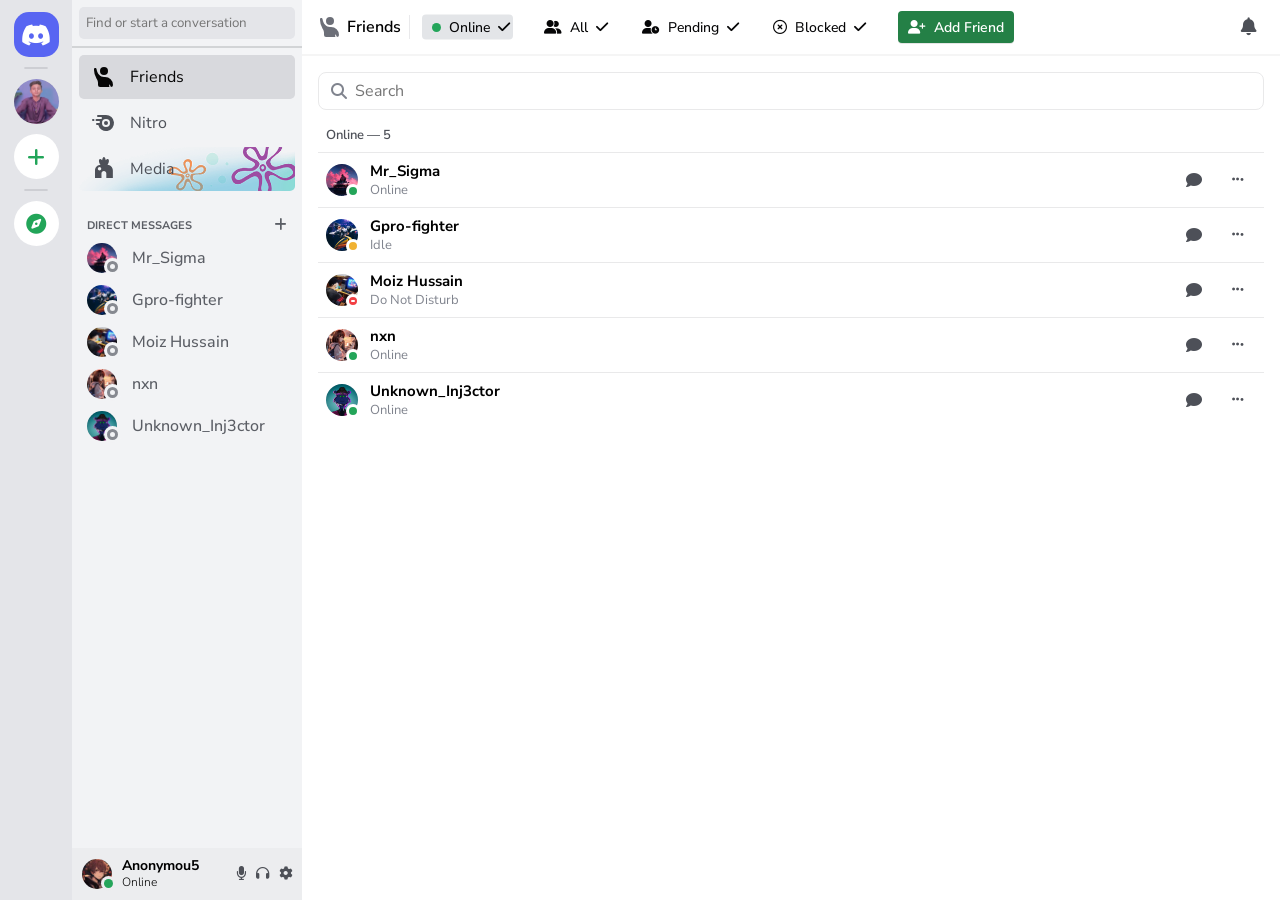
==== commit 839a63c1: "Update status selector UI to expanded friends dropdown" ====
--- a/index.html
+++ b/index.html
@@ -1,5 +1,6 @@
 <!DOCTYPE html>
 <html lang="en">
+
 <head>
     <script src="./assets/js/theme.js"></script>
     <script src="./assets/js/nav.js"></script>
@@ -14,102 +15,118 @@
 </head>
 
 <body>
-        <header class="app-header">
-            <div class="home-loader" id="loader" role="status">
-                <i class="fa-brands fa-discord"></i>
-                <p class="loader-title">DID YOU KNOW</p>
-                <p class="loader-message">
-                    <span>
-                        <span class="key-hint">CTRL</span>
-                        <span class="key-hint">K</span>
-                        to quickly find a previous
-                    </span>
-                    <span>conversation or channel.</span>
-                </p>
-            </div>
-            <div class="server-rail" id="server-rail">
-                <nav class="server-nav" aria-label="Servers">
-                    <button type="button" class="server-home" onclick="openToggle()" aria-label="Home"><i class="fa-brands fa-discord" aria-hidden="true"></i></button>
-                    <hr>
-                    <a href="./server.html?id=azaan" data-id="azaan" aria-label="Azaan server"><img src="./assets/img/Azaan.jpeg" alt=""></a>
-                    <div id="server-list"></div>
-                    <template id="server-chip"><button type="button" class="server-chip"></button></template>
-                    <button type="button" class="server-action" id="server-add" aria-label="Add a Server"><i class="fa-solid fa-plus" aria-hidden="true"></i></button>
-                    <hr>
-                    <a class="server-action" href="./discover.html" aria-label="Discover"><i class="fa-solid fa-compass"></i></a>
-                </nav>
-            </div>
-            <aside class="conversation-sidebar" id="conversations">
-                <div class="sidebar-search">
-                    <input type="search" placeholder="Find or start a conversation" aria-label="Find or start a conversation">
-                </div>
-                <nav aria-label="Shortcuts">
+    <header class="app-header">
+        <div class="home-loader" id="loader" role="status">
+            <i class="fa-brands fa-discord"></i>
+            <p class="loader-title">DID YOU KNOW</p>
+            <p class="loader-message">
+                <span>
+                    <span class="key-hint">CTRL</span>
+                    <span class="key-hint">K</span>
+                    to quickly find a previous
+                </span>
+                <span>conversation or channel.</span>
+            </p>
+        </div>
+        <div class="server-rail" id="server-rail">
+            <nav class="server-nav" aria-label="Servers">
+                <button type="button" class="server-home" onclick="openToggle()" aria-label="Home"><i
+                        class="fa-brands fa-discord" aria-hidden="true"></i></button>
+                <hr>
+                <a href="./server.html?id=azaan" data-id="azaan" aria-label="Azaan server"><img
+                        src="./assets/img/Azaan.jpeg" alt=""></a>
+                <div id="server-list"></div>
+                <template id="server-chip"><button type="button" class="server-chip"></button></template>
+                <button type="button" class="server-action" id="server-add" aria-label="Add a Server"><i
+                        class="fa-solid fa-plus" aria-hidden="true"></i></button>
+                <hr>
+                <a class="server-action" href="./discover.html" aria-label="Discover"><i
+                        class="fa-solid fa-compass"></i></a>
+            </nav>
+        </div>
+        <aside class="conversation-sidebar" id="conversations">
+            <div class="sidebar-search">
+                <input type="search" placeholder="Find or start a conversation"
+                    aria-label="Find or start a conversation">
+            </div>
+            <nav aria-label="Shortcuts">
                 <ul class="shortcut-list">
                     <li>
-                    <a class="shortcut-item active" href="./index.html">
-                        <svg class="linkButtonIcon_c91bad" aria-hidden="true" role="img" xmlns="http://www.w3.org/2000/svg"
-                            width="24" height="24" fill="none" viewBox="0 0 24 24">
-                            <path fill="currentColor" d="M13 10a4 4 0 1 0 0-8 4 4 0 0 0 0 8Z"></path>
-                            <path fill="currentColor"
-                                d="M3 5v-.75C3 3.56 3.56 3 4.25 3s1.24.56 1.33 1.25C6.12 8.65 9.46 12 13 12h1a8 8 0 0 1 8 8 2 2 0 0 1-2 2 .21.21 0 0 1-.2-.15 7.65 7.65 0 0 0-1.32-2.3c-.15-.2-.42-.06-.39.17l.25 2c.02.15-.1.28-.25.28H9a2 2 0 0 1-2-2v-2.22c0-1.57-.67-3.05-1.53-4.37A15.85 15.85 0 0 1 3 5Z">
-                            </path>
-                        </svg>
-                        <p>Friends</p>
-                    </a>
+                        <a class="shortcut-item active" href="./index.html">
+                            <svg class="linkButtonIcon_c91bad" aria-hidden="true" role="img"
+                                xmlns="http://www.w3.org/2000/svg" width="24" height="24" fill="none"
+                                viewBox="0 0 24 24">
+                                <path fill="currentColor" d="M13 10a4 4 0 1 0 0-8 4 4 0 0 0 0 8Z"></path>
+                                <path fill="currentColor"
+                                    d="M3 5v-.75C3 3.56 3.56 3 4.25 3s1.24.56 1.33 1.25C6.12 8.65 9.46 12 13 12h1a8 8 0 0 1 8 8 2 2 0 0 1-2 2 .21.21 0 0 1-.2-.15 7.65 7.65 0 0 0-1.32-2.3c-.15-.2-.42-.06-.39.17l.25 2c.02.15-.1.28-.25.28H9a2 2 0 0 1-2-2v-2.22c0-1.57-.67-3.05-1.53-4.37A15.85 15.85 0 0 1 3 5Z">
+                                </path>
+                            </svg>
+                            <p>Friends</p>
+                        </a>
                     </li>
                     <li>
                         <a class="shortcut-item" href="./nitro.html">
-                        <svg class="linkButtonIcon_c91bad" aria-hidden="true" role="img" xmlns="http://www.w3.org/2000/svg"
-                            width="24" height="24" fill="none" viewBox="0 0 24 24">
-                            <path fill="currentColor" d="M15 14a2 2 0 1 0 0-4 2 2 0 0 0 0 4Z"></path>
-                            <path fill="currentColor" fill-rule="evenodd"
-                                d="M7 4a1 1 0 0 0 0 2h3a1 1 0 1 1 0 2H5.5a1 1 0 0 0 0 2H8a1 1 0 1 1 0 2H6a1 1 0 1 0 0 2h1.25A8 8 0 1 0 15 4H7Zm8 12a4 4 0 1 0 0-8 4 4 0 0 0 0 8Z"
-                                clip-rule="evenodd"></path>
-                            <path fill="currentColor" d="M2.5 10a1 1 0 0 0 0-2H2a1 1 0 0 0 0 2h.5Z"></path>
-                        </svg>
-                        <p>Nitro</p>
-                        <div class="promo-badge">BUY 1, GET 1</div>
-                    </a>
+                            <svg class="linkButtonIcon_c91bad" aria-hidden="true" role="img"
+                                xmlns="http://www.w3.org/2000/svg" width="24" height="24" fill="none"
+                                viewBox="0 0 24 24">
+                                <path fill="currentColor" d="M15 14a2 2 0 1 0 0-4 2 2 0 0 0 0 4Z"></path>
+                                <path fill="currentColor" fill-rule="evenodd"
+                                    d="M7 4a1 1 0 0 0 0 2h3a1 1 0 1 1 0 2H5.5a1 1 0 0 0 0 2H8a1 1 0 1 1 0 2H6a1 1 0 1 0 0 2h1.25A8 8 0 1 0 15 4H7Zm8 12a4 4 0 1 0 0-8 4 4 0 0 0 0 8Z"
+                                    clip-rule="evenodd"></path>
+                                <path fill="currentColor" d="M2.5 10a1 1 0 0 0 0-2H2a1 1 0 0 0 0 2h.5Z"></path>
+                            </svg>
+                            <p>Nitro</p>
+                            <div class="promo-badge">BUY 1, GET 1</div>
+                        </a>
                     </li>
                     <li>
                         <a class="shortcut-item" href="./socialmedia.html">
-                        <svg width="24" height="24" viewBox="0 0 24 24" fill="none" xmlns="http://www.w3.org/2000/svg">
-                            <path transform="translate(4, 0)"
-                                d="M12.3172 7.80738C12.4618 7.67827 12.591 7.54399 12.702 7.40972C13.4018 6.58082 13.7375 5.58924 13.8717 4.5202C13.9234 3.93145 13.944 3.20068 13.6703 2.54738C13.3889 2.00511 12.7201 1.79336 12.1778 2.07483C11.602 2.38728 11.1501 2.77461 10.7705 3.22134C10.7266 2.94246 10.6724 2.66358 10.6052 2.38728C10.3883 1.68491 10.1482 0.724321 9.50003 0.176888C8.12112 -0.618439 7.52204 1.47317 7.26124 2.38728C7.1941 2.66358 7.13987 2.94504 7.09597 3.2265C7.08306 3.21101 7.07015 3.19293 7.05466 3.17486C6.65699 2.73846 6.1328 2.22718 5.46658 1.98703C4.87525 1.82693 4.26843 2.17553 4.10833 2.76687C3.81137 3.94695 3.97922 4.99017 4.37172 6.05405C4.62478 6.72284 5.01986 7.33225 5.5518 7.8048C2.4712 7.90034 0 10.4283 0 13.5348V21H6.46849V16.4966C6.46849 15.159 7.55303 14.0745 8.89062 14.0745C10.2282 14.0745 11.3128 15.159 11.3128 16.4966V21H17.8613V13.5348C17.8613 10.4309 15.3953 7.90551 12.3147 7.80738H12.3172ZM4.54731 13.416C3.62029 13.416 2.87144 12.6646 2.87144 11.7401C2.87144 10.8157 3.62287 10.0643 4.54731 10.0643C5.47175 10.0643 6.22318 10.8157 6.22318 11.7401C6.22318 12.6646 5.47175 13.416 4.54731 13.416Z"
-                                fill="currentColor"></path>
-                        </svg>
-                        <p>Media</p>
-                        <div class="new-badge">Public Post</div>
-                    </a>
+                            <svg width="24" height="24" viewBox="0 0 24 24" fill="none"
+                                xmlns="http://www.w3.org/2000/svg">
+                                <path transform="translate(4, 0)"
+                                    d="M12.3172 7.80738C12.4618 7.67827 12.591 7.54399 12.702 7.40972C13.4018 6.58082 13.7375 5.58924 13.8717 4.5202C13.9234 3.93145 13.944 3.20068 13.6703 2.54738C13.3889 2.00511 12.7201 1.79336 12.1778 2.07483C11.602 2.38728 11.1501 2.77461 10.7705 3.22134C10.7266 2.94246 10.6724 2.66358 10.6052 2.38728C10.3883 1.68491 10.1482 0.724321 9.50003 0.176888C8.12112 -0.618439 7.52204 1.47317 7.26124 2.38728C7.1941 2.66358 7.13987 2.94504 7.09597 3.2265C7.08306 3.21101 7.07015 3.19293 7.05466 3.17486C6.65699 2.73846 6.1328 2.22718 5.46658 1.98703C4.87525 1.82693 4.26843 2.17553 4.10833 2.76687C3.81137 3.94695 3.97922 4.99017 4.37172 6.05405C4.62478 6.72284 5.01986 7.33225 5.5518 7.8048C2.4712 7.90034 0 10.4283 0 13.5348V21H6.46849V16.4966C6.46849 15.159 7.55303 14.0745 8.89062 14.0745C10.2282 14.0745 11.3128 15.159 11.3128 16.4966V21H17.8613V13.5348C17.8613 10.4309 15.3953 7.90551 12.3147 7.80738H12.3172ZM4.54731 13.416C3.62029 13.416 2.87144 12.6646 2.87144 11.7401C2.87144 10.8157 3.62287 10.0643 4.54731 10.0643C5.47175 10.0643 6.22318 10.8157 6.22318 11.7401C6.22318 12.6646 5.47175 13.416 4.54731 13.416Z"
+                                    fill="currentColor"></path>
+                            </svg>
+                            <p>Media</p>
+                            <div class="new-badge">Public Post</div>
+                        </a>
                     </li>
-                
+
                 </ul>
-                </nav>
-                <section id="direct-messages"><div class="direct-messages">
-                    <h2>DIRECT MESSAGES <button type="button" class="dm-new" aria-label="New Message"><i class="fa fa-plus"></i></button></h2>
+            </nav>
+            <section id="direct-messages">
+                <div class="direct-messages">
+                    <h2>DIRECT MESSAGES <button type="button" class="dm-new" aria-label="New Message"><i
+                                class="fa fa-plus"></i></button></h2>
                     <div class="friend-list">
-                        <a class="friend-item" href="./dm.html?name=Mr_Sigma" data-joined="Jan 4, 2021" data-pronouns="he/him" data-bio="Today I learned..." data-emoji="😋" data-about="Always online, rarely replying.">
+                        <a class="friend-item" href="./dm.html?name=Mr_Sigma" data-joined="Jan 4, 2021"
+                            data-pronouns="he/him" data-bio="Today I learned..." data-emoji="😋"
+                            data-about="Always online, rarely replying.">
                             <div class="avatar">
                                 <img src="./assets/img/img-icon 4.jpeg" alt="">
                             </div>
                             <p>Mr_Sigma</p>
                             <i class="fa fa-xmark"></i>
                         </a>
-                        <a class="friend-item" href="./dm.html?name=Gpro-fighter" data-joined="Aug 19, 2023" data-pronouns="they/them" data-about="Fighting games and late queues.">
+                        <a class="friend-item" href="./dm.html?name=Gpro-fighter" data-joined="Aug 19, 2023"
+                            data-pronouns="they/them" data-about="Fighting games and late queues.">
                             <div class="avatar">
                                 <img src="./assets/img/img-icon 3.png" alt="">
                             </div>
                             <p>Gpro-fighter</p>
                             <i class="fa fa-xmark"></i>
                         </a>
-                        <a class="friend-item" href="./dm.html?name=Moiz%20Hussain" data-joined="Mar 2, 2022" data-pronouns="he/him" data-bio="afk" data-emoji="💤">
+                        <a class="friend-item" href="./dm.html?name=Moiz%20Hussain" data-joined="Mar 2, 2022"
+                            data-pronouns="he/him" data-bio="afk" data-emoji="💤">
                             <div class="avatar">
                                 <img src="./assets/img/img-icon 2.png" alt="">
                             </div>
                             <p>Moiz Hussain</p>
                             <i class="fa fa-xmark"></i>
                         </a>
-                        <a class="friend-item" href="./dm.html?name=nxn" data-joined="May 11, 2022" data-pronouns="she/her" data-bio="in another tab" data-emoji="🌙" data-about="Drawing, music, quiet chats.">
+                        <a class="friend-item" href="./dm.html?name=nxn" data-joined="May 11, 2022"
+                            data-pronouns="she/her" data-bio="in another tab" data-emoji="🌙"
+                            data-about="Drawing, music, quiet chats.">
                             <div class="avatar">
                                 <img src="./assets/img/img-icon 1.png" alt="">
                             </div>
@@ -124,72 +141,104 @@
                             <i class="fa fa-xmark"></i>
                         </a>
                     </div>
-                    <template id="group-row"><a class="friend-item group-row" href="./group.html"><span class="group-avatar"><i class="fa-solid fa-user-group"></i><img alt="" hidden></span><span class="group-row-text"><p></p><span></span></span><i class="fa fa-xmark"></i></a></template>
-                </div></section>
-                <div class="user-panel" id="user-panel">
-                    <div class="user-identity">
-                        <div class="avatar">
-                            <img src="./assets/img/img-icon-profile.jpeg" alt="">
-                        </div>
-                        <div class="user-details">
-                            <p class="me-display">Anonymou5</p>
-                            <span>Online</span>
-                        </div>
-                    </div>
-                    <div class="user-controls">
-                        <button type="button" onclick="mic()" aria-label="Mute microphone"><i class="fa-solid fa-microphone" id="mic" aria-hidden="true"></i></button>
-                        <button type="button" onclick="headp()" aria-label="Deafen"><i class="fa-solid fa-headphones" id="head" aria-hidden="true"></i></button>
-                        <button type="button" id="settings-open" aria-label="Settings"><i class="fa-solid fa-gear"></i></button>
-                    </div>
-                </div>
-            </aside>
-        </header>
+                    <template id="group-row"><a class="friend-item group-row" href="./group.html"><span
+                                class="group-avatar"><i class="fa-solid fa-user-group"></i><img alt=""
+                                    hidden></span><span class="group-row-text">
+                                <p></p><span></span>
+                            </span><i class="fa fa-xmark"></i></a></template>
+                </div>
+            </section>
+            <div class="user-panel" id="user-panel">
+                <div class="user-identity">
+                    <div class="avatar">
+                        <img src="./assets/img/img-icon-profile.jpeg" alt="">
+                    </div>
+                    <div class="user-details">
+                        <p class="me-display">Anonymou5</p>
+                        <span>Online</span>
+                    </div>
+                </div>
+                <div class="user-controls">
+                    <button type="button" onclick="mic()" aria-label="Mute microphone"><i class="fa-solid fa-microphone"
+                            id="mic" aria-hidden="true"></i></button>
+                    <button type="button" onclick="headp()" aria-label="Deafen"><i class="fa-solid fa-headphones"
+                            id="head" aria-hidden="true"></i></button>
+                    <button type="button" id="settings-open" aria-label="Settings"><i
+                            class="fa-solid fa-gear"></i></button>
+                </div>
+            </div>
+        </aside>
+    </header>
 
-        <main class="friends-view show-main">
-                <section id="friends-toolbar">
-                <div class="friends-header">
-                    <div class="friends-header-start">
-                        <div class="friends-title">
-                            <svg class="linkButtonIcon_c91bad" aria-hidden="true" role="img"
-                                xmlns="http://www.w3.org/2000/svg" width="24" height="24" fill="none" viewBox="0 0 24 24">
-                                <path fill="currentColor" d="M13 10a4 4 0 1 0 0-8 4 4 0 0 0 0 8Z"></path>
-                                <path fill="currentColor"
-                                    d="M3 5v-.75C3 3.56 3.56 3 4.25 3s1.24.56 1.33 1.25C6.12 8.65 9.46 12 13 12h1a8 8 0 0 1 8 8 2 2 0 0 1-2 2 .21.21 0 0 1-.2-.15 7.65 7.65 0 0 0-1.32-2.3c-.15-.2-.42-.06-.39.17l.25 2c.02.15-.1.28-.25.28H9a2 2 0 0 1-2-2v-2.22c0-1.57-.67-3.05-1.53-4.37A15.85 15.85 0 0 1 3 5Z">
-                                </path>
-                            </svg>
-                            <h1>Friends</h1>
-                        </div>
-                        <nav class="friend-filters" aria-label="Friend filters">
-                            <button type="button" class="friend-filter-pick" id="friend-filter-pick" aria-expanded="false" aria-controls="friend-filter-menu">
-                                <span id="friend-filter-label">Online</span>
-                                <i class="fa-solid fa-chevron-down"></i>
+    <main class="friends-view show-main">
+        <section id="friends-toolbar">
+            <div class="friends-header">
+                <div class="friends-header-start">
+                    <div class="friends-title">
+                        <svg class="linkButtonIcon_c91bad" aria-hidden="true" role="img"
+                            xmlns="http://www.w3.org/2000/svg" width="24" height="24" fill="none" viewBox="0 0 24 24">
+                            <path fill="currentColor" d="M13 10a4 4 0 1 0 0-8 4 4 0 0 0 0 8Z"></path>
+                            <path fill="currentColor"
+                                d="M3 5v-.75C3 3.56 3.56 3 4.25 3s1.24.56 1.33 1.25C6.12 8.65 9.46 12 13 12h1a8 8 0 0 1 8 8 2 2 0 0 1-2 2 .21.21 0 0 1-.2-.15 7.65 7.65 0 0 0-1.32-2.3c-.15-.2-.42-.06-.39.17l.25 2c.02.15-.1.28-.25.28H9a2 2 0 0 1-2-2v-2.22c0-1.57-.67-3.05-1.53-4.37A15.85 15.85 0 0 1 3 5Z">
+                            </path>
+                        </svg>
+                        <h1>Friends</h1>
+                    </div>
+                    <nav class="friend-filters" aria-label="Friend filters">
+                        <button type="button" class="friend-filter-pick" id="friend-filter-pick" aria-expanded="false"
+                            aria-controls="friend-filter-menu">
+                            <span id="friend-filter-label">Online</span>
+                            <i class="fa-solid fa-chevron-down"></i>
+                        </button>
+                        <div class="friend-filter-menu" id="friend-filter-menu">
+                            <span class="friend-filter-glide" aria-hidden="true"></span>
+                            <button type="button" class="active" data-filter="online">
+                                <span class="friend-filter-icon friend-status-dot online" aria-hidden="true"></span>
+                                <span class="friend-filter-text">Online</span>
+                                <i class="fa-solid fa-check friend-filter-check" aria-hidden="true"></i>
                             </button>
-                            <div class="friend-filter-menu" id="friend-filter-menu">
-                                <button type="button" class="active" data-filter="online">Online</button>
-                                <button type="button" data-filter="all">All</button>
-                                <button type="button" data-filter="pending">Pending</button>
-                                <button type="button" data-filter="blocked">Blocked</button>
-                                <button type="button" data-filter="add">Add Freind</button>
-                            </div>
-                        </nav>
-                    </div>
-                    <div class="header-actions">
-                        <div class="notify-box">
-                            <button type="button" id="notify-open" aria-label="Notifications" aria-expanded="false" aria-controls="notify-panel">
-                                <i class="fa-solid fa-bell"></i>
-                                <span class="notify-count" id="notify-count" hidden>0</span>
+                            <button type="button" data-filter="all">
+                                <i class="fa-solid fa-user-group friend-filter-icon" aria-hidden="true"></i>
+                                <span class="friend-filter-text">All</span>
+                                <i class="fa-solid fa-check friend-filter-check" aria-hidden="true"></i>
                             </button>
-                            <div class="notify-panel" id="notify-panel" hidden>
-                                <h2>Notifications</h2>
-                                <div id="notify-list"></div>
-                                <p class="notify-empty" id="notify-empty">No notifications yet.</p>
-                            </div>
-                        </div>
-                    </div>
-                </div>
-                </section>
-                <section id="friends-body"><div class="friends-body">
-                    <section id="friends-online"><div class="friends-online">
+                            <button type="button" data-filter="pending">
+                                <i class="fa-solid fa-user-clock friend-filter-icon" aria-hidden="true"></i>
+                                <span class="friend-filter-text">Pending</span>
+                                <i class="fa-solid fa-check friend-filter-check" aria-hidden="true"></i>
+                            </button>
+                            <button type="button" data-filter="blocked">
+                                <i class="fa-regular fa-circle-xmark friend-filter-icon" aria-hidden="true"></i>
+                                <span class="friend-filter-text">Blocked</span>
+                                <i class="fa-solid fa-check friend-filter-check" aria-hidden="true"></i>
+                            </button>
+                            <button type="button" data-filter="add">
+                                <i class="fa-solid fa-user-plus friend-filter-icon" aria-hidden="true"></i>
+                                <span class="friend-filter-text">Add Friend</span>
+                            </button>
+                        </div>
+                    </nav>
+                </div>
+                <div class="header-actions">
+                    <div class="notify-box">
+                        <button type="button" id="notify-open" aria-label="Notifications" aria-expanded="false"
+                            aria-controls="notify-panel">
+                            <i class="fa-solid fa-bell"></i>
+                            <span class="notify-count" id="notify-count" hidden>0</span>
+                        </button>
+                        <div class="notify-panel" id="notify-panel" hidden>
+                            <h2>Notifications</h2>
+                            <div id="notify-list"></div>
+                            <p class="notify-empty" id="notify-empty">No notifications yet.</p>
+                        </div>
+                    </div>
+                </div>
+            </div>
+        </section>
+        <section id="friends-body">
+            <div class="friends-body">
+                <section id="friends-online">
+                    <div class="friends-online">
                         <label class="friends-search">
                             <i class="fa-solid fa-magnifying-glass"></i>
                             <input type="search" placeholder="Search" aria-label="Search">
@@ -199,47 +248,66 @@
                         <div class="friends-online-list">
                             <div class="online-row" data-presence="online">
                                 <a class="online-main" href="./dm.html?name=Mr_Sigma">
-                                    <span class="online-face"><img src="./assets/img/img-icon 4.jpeg" alt=""><span class="online-dot"></span></span>
+                                    <span class="online-face"><img src="./assets/img/img-icon 4.jpeg" alt=""><span
+                                            class="online-dot"></span></span>
                                     <span class="online-copy"><strong>Mr_Sigma</strong><span>Online</span></span>
                                 </a>
-                                <a class="online-act" href="./dm.html?name=Mr_Sigma" aria-label="Message Mr_Sigma"><i class="fa-solid fa-comment"></i></a>
-                                <button type="button" class="online-act" aria-label="More"><i class="fa-solid fa-ellipsis"></i></button>
+                                <a class="online-act" href="./dm.html?name=Mr_Sigma" aria-label="Message Mr_Sigma"><i
+                                        class="fa-solid fa-comment"></i></a>
+                                <button type="button" class="online-act" aria-label="More"><i
+                                        class="fa-solid fa-ellipsis"></i></button>
                             </div>
                             <div class="online-row" data-presence="idle">
                                 <a class="online-main" href="./dm.html?name=Gpro-fighter">
-                                    <span class="online-face"><img src="./assets/img/img-icon 3.png" alt=""><span class="online-dot idle"></span></span>
+                                    <span class="online-face"><img src="./assets/img/img-icon 3.png" alt=""><span
+                                            class="online-dot idle"></span></span>
                                     <span class="online-copy"><strong>Gpro-fighter</strong><span>Idle</span></span>
                                 </a>
-                                <a class="online-act" href="./dm.html?name=Gpro-fighter" aria-label="Message Gpro-fighter"><i class="fa-solid fa-comment"></i></a>
-                                <button type="button" class="online-act" aria-label="More"><i class="fa-solid fa-ellipsis"></i></button>
+                                <a class="online-act" href="./dm.html?name=Gpro-fighter"
+                                    aria-label="Message Gpro-fighter"><i class="fa-solid fa-comment"></i></a>
+                                <button type="button" class="online-act" aria-label="More"><i
+                                        class="fa-solid fa-ellipsis"></i></button>
                             </div>
                             <div class="online-row" data-presence="dnd">
                                 <a class="online-main" href="./dm.html?name=Moiz%20Hussain">
-                                    <span class="online-face"><img src="./assets/img/img-icon 2.png" alt=""><span class="online-dot dnd"></span></span>
-                                    <span class="online-copy"><strong>Moiz Hussain</strong><span>Do Not Disturb</span></span>
+                                    <span class="online-face"><img src="./assets/img/img-icon 2.png" alt=""><span
+                                            class="online-dot dnd"></span></span>
+                                    <span class="online-copy"><strong>Moiz Hussain</strong><span>Do Not
+                                            Disturb</span></span>
                                 </a>
-                                <a class="online-act" href="./dm.html?name=Moiz%20Hussain" aria-label="Message Moiz Hussain"><i class="fa-solid fa-comment"></i></a>
-                                <button type="button" class="online-act" aria-label="More"><i class="fa-solid fa-ellipsis"></i></button>
+                                <a class="online-act" href="./dm.html?name=Moiz%20Hussain"
+                                    aria-label="Message Moiz Hussain"><i class="fa-solid fa-comment"></i></a>
+                                <button type="button" class="online-act" aria-label="More"><i
+                                        class="fa-solid fa-ellipsis"></i></button>
                             </div>
                             <div class="online-row" data-presence="online">
                                 <a class="online-main" href="./dm.html?name=nxn">
-                                    <span class="online-face"><img src="./assets/img/img-icon 1.png" alt=""><span class="online-dot"></span></span>
+                                    <span class="online-face"><img src="./assets/img/img-icon 1.png" alt=""><span
+                                            class="online-dot"></span></span>
                                     <span class="online-copy"><strong>nxn</strong><span>Online</span></span>
                                 </a>
-                                <a class="online-act" href="./dm.html?name=nxn" aria-label="Message nxn"><i class="fa-solid fa-comment"></i></a>
-                                <button type="button" class="online-act" aria-label="More"><i class="fa-solid fa-ellipsis"></i></button>
+                                <a class="online-act" href="./dm.html?name=nxn" aria-label="Message nxn"><i
+                                        class="fa-solid fa-comment"></i></a>
+                                <button type="button" class="online-act" aria-label="More"><i
+                                        class="fa-solid fa-ellipsis"></i></button>
                             </div>
                             <div class="online-row" data-presence="online">
                                 <a class="online-main" href="./dm.html?name=Unknown_Inj3ctor">
-                                    <span class="online-face"><img src="./assets/img/img-icon.png" alt=""><span class="online-dot"></span></span>
-                                    <span class="online-copy"><strong>Unknown_Inj3ctor</strong><span>Online</span></span>
+                                    <span class="online-face"><img src="./assets/img/img-icon.png" alt=""><span
+                                            class="online-dot"></span></span>
+                                    <span
+                                        class="online-copy"><strong>Unknown_Inj3ctor</strong><span>Online</span></span>
                                 </a>
-                                <a class="online-act" href="./dm.html?name=Unknown_Inj3ctor" aria-label="Message Unknown_Inj3ctor"><i class="fa-solid fa-comment"></i></a>
-                                <button type="button" class="online-act" aria-label="More"><i class="fa-solid fa-ellipsis"></i></button>
-                            </div>
-                        </div>
-                    </div></section>
-                    <section id="friends-pending" hidden><div class="friends-online">
+                                <a class="online-act" href="./dm.html?name=Unknown_Inj3ctor"
+                                    aria-label="Message Unknown_Inj3ctor"><i class="fa-solid fa-comment"></i></a>
+                                <button type="button" class="online-act" aria-label="More"><i
+                                        class="fa-solid fa-ellipsis"></i></button>
+                            </div>
+                        </div>
+                    </div>
+                </section>
+                <section id="friends-pending" hidden>
+                    <div class="friends-online">
                         <label class="friends-search">
                             <i class="fa-solid fa-magnifying-glass"></i>
                             <input type="search" placeholder="Search" aria-label="Search">
@@ -253,13 +321,16 @@
                                     <span class="online-copy">
                                         <span class="request-name">
                                             <strong></strong>
-                                            <span class="request-badge" hidden><i class="fa-solid fa-heart"></i><span></span></span>
+                                            <span class="request-badge" hidden><i
+                                                    class="fa-solid fa-heart"></i><span></span></span>
                                         </span>
                                         <span class="request-user"></span>
                                     </span>
                                 </div>
-                                <button type="button" class="online-act request-accept" aria-label="Accept"><i class="fa-solid fa-check"></i></button>
-                                <button type="button" class="online-act request-decline" aria-label="Decline"><i class="fa-solid fa-xmark"></i></button>
+                                <button type="button" class="online-act request-accept" aria-label="Accept"><i
+                                        class="fa-solid fa-check"></i></button>
+                                <button type="button" class="online-act request-decline" aria-label="Decline"><i
+                                        class="fa-solid fa-xmark"></i></button>
                             </div>
                         </template>
                         <h2 id="friends-sent-title" hidden>Sent — <span></span></h2>
@@ -273,11 +344,14 @@
                                         <span class="request-user"></span>
                                     </span>
                                 </div>
-                                <button type="button" class="online-act request-decline sent-cancel" aria-label="Cancel"><i class="fa-solid fa-xmark"></i></button>
+                                <button type="button" class="online-act request-decline sent-cancel"
+                                    aria-label="Cancel"><i class="fa-solid fa-xmark"></i></button>
                             </div>
                         </template>
-                    </div></section>
-                    <section id="friends-blocked" hidden><div class="friends-online">
+                    </div>
+                </section>
+                <section id="friends-blocked" hidden>
+                    <div class="friends-online">
                         <label class="friends-search">
                             <i class="fa-solid fa-magnifying-glass"></i>
                             <input type="search" placeholder="Search" aria-label="Search">
@@ -293,85 +367,114 @@
                                         <span class="request-user"></span>
                                     </span>
                                 </div>
-                                <button type="button" class="online-act blocked-unblock" aria-label="Unblock"><i class="fa-solid fa-user-xmark"></i></button>
+                                <button type="button" class="online-act blocked-unblock" aria-label="Unblock"><i
+                                        class="fa-solid fa-user-xmark"></i></button>
                             </div>
                         </template>
-                    </div></section>
-                    <section id="friends-add" hidden><div class="friends-add">
+                    </div>
+                </section>
+                <section id="friends-add" hidden>
+                    <div class="friends-add">
                         <h2>Add Friend</h2>
                         <p class="add-friend-lead">You can add friends with their Discord username.</p>
                         <form id="add-friend-form">
                             <div class="add-friend-box">
                                 <div class="add-friend-user">
-                                    <input id="add-friend-name" type="text" placeholder="Enter a username" maxlength="32" autocomplete="off" aria-label="Username">
+                                    <input id="add-friend-name" type="text" placeholder="Enter a username"
+                                        maxlength="32" autocomplete="off" aria-label="Username">
                                     <button type="submit" id="add-friend-send" disabled>Send Friend Request</button>
                                 </div>
                                 <label class="add-friend-note">
-                                    <textarea id="add-friend-message" maxlength="120" placeholder="Personalize your request (Optional)" aria-label="Personalize your request"></textarea>
+                                    <textarea id="add-friend-message" maxlength="120"
+                                        placeholder="Personalize your request (Optional)"
+                                        aria-label="Personalize your request"></textarea>
                                     <span id="add-friend-count">120</span>
                                 </label>
                             </div>
-                            <p class="add-friend-hint">What you write here will also show up in your DM if you become friends.</p>
-                            <p class="add-friend-ok" id="add-friend-ok" hidden>Success! Your friend request to <strong id="add-friend-ok-name"></strong> was sent.</p>
-                            <p class="add-friend-error" id="add-friend-error" hidden>Hm, didn't work. Double check that the capitalization, spelling, any spaces, and numbers are correct.</p>
+                            <p class="add-friend-hint">What you write here will also show up in your DM if you become
+                                friends.</p>
+                            <p class="add-friend-ok" id="add-friend-ok" hidden>Success! Your friend request to <strong
+                                    id="add-friend-ok-name"></strong> was sent.</p>
+                            <p class="add-friend-error" id="add-friend-error" hidden>Hm, didn't work. Double check that
+                                the capitalization, spelling, any spaces, and numbers are correct.</p>
                         </form>
                         <h3>Other Places to Make Friends</h3>
-                        <p class="add-friend-lead">Don't have a username on hand? Check out our list of public servers that includes everything from gaming to cooking, music, anime and more.</p>
+                        <p class="add-friend-lead">Don't have a username on hand? Check out our list of public servers
+                            that includes everything from gaming to cooking, music, anime and more.</p>
                         <a class="add-friend-discover" href="./discover.html">
                             <span class="add-friend-discover-mark"><i class="fa-brands fa-discord"></i></span>
                             <span>Explore Discoverable Servers</span>
                             <i class="fa-solid fa-chevron-right"></i>
                         </a>
-                    </div></section>
-                    <section id="friends-empty" hidden><div class="friends-empty">
+                    </div>
+                </section>
+                <section id="friends-empty" hidden>
+                    <div class="friends-empty">
                         <img src="./assets/img/1641b16ec6ac0c4e733d.svg" alt="img-centre">
                         <p>No one's around to play with Wumpus.</p>
-                    </div></section>
-                    <section id="active-now" hidden><div class="active-now">
+                    </div>
+                </section>
+                <section id="active-now" hidden>
+                    <div class="active-now">
                         <h2>Active Now</h2>
                         <div class="active-now-message">
                             <h3>It's quiet for now...</h3>
-                            <p>When a friend starts an activity—like playing a game or hanging out on voice—we'll show it here!</p>
-                        </div>
-                    </div></section>
-                </div></section>
-        </main>
+                            <p>When a friend starts an activity—like playing a game or hanging out on voice—we'll show
+                                it here!</p>
+                        </div>
+                    </div>
+                </section>
+            </div>
+        </section>
+    </main>
     <footer>
-    <div class="new-msg" id="new-msg" hidden>
-        <div class="new-msg-card" role="dialog" aria-labelledby="new-msg-title">
-            <div class="new-msg-head">
-                <div>
-                    <h2 id="new-msg-title">New Message</h2>
-                    <p>Group DMs can have up to 10 members.</p>
-                </div>
-                <button type="button" class="new-msg-close" id="new-msg-close" aria-label="Close"><i class="fa-solid fa-xmark"></i></button>
-            </div>
-            <label class="new-msg-search">
-                <span id="new-msg-chips"></span>
-                <input id="new-msg-search" type="text" placeholder="Search">
-            </label>
-            <p class="new-msg-hint">Add friends or server members to group DMs.</p>
-            <template id="new-msg-chip"><span class="new-msg-chip"><span></span><button type="button" aria-label="Remove">×</button></span></template>
-            <div class="new-msg-list" id="new-msg-list">
-                <p class="new-msg-empty" id="new-msg-empty" hidden>No friends found.</p>
-                <label class="new-msg-friend" data-friend="Mr_Sigma"><img src="./assets/img/img-icon 4.jpeg" alt=""><span>Mr_Sigma</span><input type="checkbox" data-friend="Mr_Sigma"></label>
-                <label class="new-msg-friend" data-friend="Gpro-fighter"><img src="./assets/img/img-icon 3.png" alt=""><span>Gpro-fighter</span><input type="checkbox" data-friend="Gpro-fighter"></label>
-                <label class="new-msg-friend" data-friend="Moiz Hussain"><img src="./assets/img/img-icon 2.png" alt=""><span>Moiz Hussain</span><input type="checkbox" data-friend="Moiz Hussain"></label>
-                <label class="new-msg-friend" data-friend="nxn"><img src="./assets/img/img-icon 1.png" alt=""><span>nxn</span><input type="checkbox" data-friend="nxn"></label>
-                <label class="new-msg-friend" data-friend="Unknown_Inj3ctor"><img src="./assets/img/img-icon.png" alt=""><span>Unknown_Inj3ctor</span><input type="checkbox" data-friend="Unknown_Inj3ctor"></label>
-            </div>
-            <div class="new-msg-actions">
-                <button type="button" class="new-msg-cancel" id="new-msg-cancel">Cancel</button>
-                <button type="button" class="new-msg-create" id="new-msg-create" disabled>Create Message</button>
-            </div>
-        </div>
-    </div>
-    
+        <div class="new-msg" id="new-msg" hidden>
+            <div class="new-msg-card" role="dialog" aria-labelledby="new-msg-title">
+                <div class="new-msg-head">
+                    <div>
+                        <h2 id="new-msg-title">New Message</h2>
+                        <p>Group DMs can have up to 10 members.</p>
+                    </div>
+                    <button type="button" class="new-msg-close" id="new-msg-close" aria-label="Close"><i
+                            class="fa-solid fa-xmark"></i></button>
+                </div>
+                <label class="new-msg-search">
+                    <span id="new-msg-chips"></span>
+                    <input id="new-msg-search" type="text" placeholder="Search">
+                </label>
+                <p class="new-msg-hint">Add friends or server members to group DMs.</p>
+                <template id="new-msg-chip"><span class="new-msg-chip"><span></span><button type="button"
+                            aria-label="Remove">×</button></span></template>
+                <div class="new-msg-list" id="new-msg-list">
+                    <p class="new-msg-empty" id="new-msg-empty" hidden>No friends found.</p>
+                    <label class="new-msg-friend" data-friend="Mr_Sigma"><img src="./assets/img/img-icon 4.jpeg"
+                            alt=""><span>Mr_Sigma</span><input type="checkbox" data-friend="Mr_Sigma"></label>
+                    <label class="new-msg-friend" data-friend="Gpro-fighter"><img src="./assets/img/img-icon 3.png"
+                            alt=""><span>Gpro-fighter</span><input type="checkbox" data-friend="Gpro-fighter"></label>
+                    <label class="new-msg-friend" data-friend="Moiz Hussain"><img src="./assets/img/img-icon 2.png"
+                            alt=""><span>Moiz Hussain</span><input type="checkbox" data-friend="Moiz Hussain"></label>
+                    <label class="new-msg-friend" data-friend="nxn"><img src="./assets/img/img-icon 1.png"
+                            alt=""><span>nxn</span><input type="checkbox" data-friend="nxn"></label>
+                    <label class="new-msg-friend" data-friend="Unknown_Inj3ctor"><img src="./assets/img/img-icon.png"
+                            alt=""><span>Unknown_Inj3ctor</span><input type="checkbox"
+                            data-friend="Unknown_Inj3ctor"></label>
+                </div>
+                <div class="new-msg-actions">
+                    <button type="button" class="new-msg-cancel" id="new-msg-cancel">Cancel</button>
+                    <button type="button" class="new-msg-create" id="new-msg-create" disabled>Create Message</button>
+                </div>
+            </div>
+        </div>
+
         <div class="me-status-menu" id="me-status-menu" hidden>
-            <button type="button" data-status="online"><span class="me-swatch" style="background:#23a559"></span>Online</button>
-            <button type="button" data-status="idle"><span class="me-swatch" style="background:#f0b232"></span>Idle</button>
-            <button type="button" data-status="dnd"><span class="me-swatch" style="background:#f23f43"></span>Do Not Disturb<small>You will not receive desktop notifications</small></button>
-            <button type="button" data-status="invisible"><span class="me-swatch" style="background:#80848e"></span>Invisible<small>You will appear offline</small></button>
+            <button type="button" data-status="online"><span class="me-swatch"
+                    style="background:#23a559"></span>Online</button>
+            <button type="button" data-status="idle"><span class="me-swatch"
+                    style="background:#f0b232"></span>Idle</button>
+            <button type="button" data-status="dnd"><span class="me-swatch" style="background:#f23f43"></span>Do Not
+                Disturb<small>You will not receive desktop notifications</small></button>
+            <button type="button" data-status="invisible"><span class="me-swatch"
+                    style="background:#80848e"></span>Invisible<small>You will appear offline</small></button>
         </div>
         <div class="me-pop d-none" id="me-pop">
             <div class="me-banner"></div>
@@ -380,19 +483,22 @@
                     <img src="./assets/img/img-icon-profile.jpeg" alt="">
                     <span class="me-dot"></span>
                 </div>
-                <button type="button" class="me-chip" id="me-chip"><i class="fa-solid fa-plus"></i><span id="me-chip-text">Today I learned...</span></button>
+                <button type="button" class="me-chip" id="me-chip"><i class="fa-solid fa-plus"></i><span
+                        id="me-chip-text">Today I learned...</span></button>
             </div>
             <div class="me-body">
                 <h2 class="me-display">Anonymou5</h2>
                 <p class="me-handle">anonymou5</p>
                 <p class="me-about" id="me-about" hidden></p>
                 <button type="button" class="me-edit" id="me-edit"><i class="fa-solid fa-pen"></i> Edit Profile</button>
-                <button type="button" class="me-row" id="me-status-open"><span class="me-mini"></span><span id="me-status-label">Online</span><i class="fa-solid fa-chevron-right"></i></button>
+                <button type="button" class="me-row" id="me-status-open"><span class="me-mini"></span><span
+                        id="me-status-label">Online</span><i class="fa-solid fa-chevron-right"></i></button>
             </div>
         </div>
         <div class="me-profile d-none" id="me-profile">
             <div class="me-profile-card" role="dialog" aria-label="Profile">
-                <button type="button" class="me-profile-close" id="me-profile-close" aria-label="Close"><i class="fa-solid fa-xmark"></i></button>
+                <button type="button" class="me-profile-close" id="me-profile-close" aria-label="Close"><i
+                        class="fa-solid fa-xmark"></i></button>
                 <div class="me-profile-side">
                     <div class="me-profile-banner"></div>
                     <div class="me-profile-id">
@@ -405,19 +511,44 @@
                                 </label>
                                 <span class="me-dot"></span>
                             </div>
-                            <button type="button" class="me-status-bubble" id="me-status-bubble"><i class="fa-solid fa-plus"></i><span id="me-status-bubble-text">Today I learned...</span></button>
-                        </div>
-                        <form class="me-name-form" id="me-name-form"><input id="me-display-input" type="text" maxlength="32" value="Anonymou5" aria-label="Display name"></form>
+                            <button type="button" class="me-status-bubble" id="me-status-bubble"><i
+                                    class="fa-solid fa-plus"></i><span id="me-status-bubble-text">Today I
+                                    learned...</span></button>
+                        </div>
+                        <form class="me-name-form" id="me-name-form"><input id="me-display-input" type="text"
+                                maxlength="32" value="Anonymou5" aria-label="Display name"></form>
                         <h2 id="me-view-name" hidden>Anonymou5</h2>
-                        <p class="me-handle"><span id="me-handle-name">anonymou5</span> <span id="me-handle-dot">•</span> <button type="button" class="me-pronouns" id="me-pronouns">Add pronouns</button><span id="me-view-pronouns" hidden></span></p>
+                        <p class="me-handle"><span id="me-handle-name">anonymou5</span> <span
+                                id="me-handle-dot">•</span> <button type="button" class="me-pronouns"
+                                id="me-pronouns">Add pronouns</button><span id="me-view-pronouns" hidden></span></p>
                         <div class="me-actions">
-                            <button type="button" class="me-add" id="me-add" hidden><i class="fa-solid fa-user-plus"></i> Add Friend</button>
-                            <button type="button" class="me-msg" id="me-msg"><i class="fa-solid fa-comment"></i> <span>Message</span></button>
-                        </div>
-                        <div class="me-block me-bio-block"><h3>Bio</h3><form class="me-bio-form" id="me-bio-form"><input id="me-bio" type="text" maxlength="190" placeholder="No bio yet."><button type="button" id="me-bio-emoji" aria-label="Emoji"><i class="fa-regular fa-face-smile"></i></button><div class="set-emoji d-none" id="me-bio-emoji-list"></div></form><p id="me-view-bio" hidden></p></div>
-                        <div class="me-block me-about-block" id="me-about-block" hidden><h3>About</h3><p id="me-view-about"></p></div>
-                        <div class="me-block me-note-block" id="me-note-block" hidden><h3>Note <span>only visible to you</span></h3><button type="button" id="me-note-add">Click to add a note</button><input id="me-note-input" type="text" maxlength="190" placeholder="Click to add a note" hidden></div>
-                        <div class="me-block"><h3>Member Since</h3><p id="me-since">Sep 8, 2026</p></div>
+                            <button type="button" class="me-add" id="me-add" hidden><i
+                                    class="fa-solid fa-user-plus"></i> Add Friend</button>
+                            <button type="button" class="me-msg" id="me-msg"><i class="fa-solid fa-comment"></i>
+                                <span>Message</span></button>
+                        </div>
+                        <div class="me-block me-bio-block">
+                            <h3>Bio</h3>
+                            <form class="me-bio-form" id="me-bio-form"><input id="me-bio" type="text" maxlength="190"
+                                    placeholder="No bio yet."><button type="button" id="me-bio-emoji"
+                                    aria-label="Emoji"><i class="fa-regular fa-face-smile"></i></button>
+                                <div class="set-emoji d-none" id="me-bio-emoji-list"></div>
+                            </form>
+                            <p id="me-view-bio" hidden></p>
+                        </div>
+                        <div class="me-block me-about-block" id="me-about-block" hidden>
+                            <h3>About</h3>
+                            <p id="me-view-about"></p>
+                        </div>
+                        <div class="me-block me-note-block" id="me-note-block" hidden>
+                            <h3>Note <span>only visible to you</span></h3><button type="button" id="me-note-add">Click
+                                to add a note</button><input id="me-note-input" type="text" maxlength="190"
+                                placeholder="Click to add a note" hidden>
+                        </div>
+                        <div class="me-block">
+                            <h3>Member Since</h3>
+                            <p id="me-since">Sep 8, 2026</p>
+                        </div>
                     </div>
                 </div>
                 <div class="me-board">
@@ -425,13 +556,21 @@
                         <button type="button" class="on" data-tab="board">Board</button>
                     </div>
                     <div class="me-panel" id="me-board">
-                        <template id="me-post"><div class="me-post"><img alt="" hidden><p></p><time></time></div></template>
+                        <template id="me-post">
+                            <div class="me-post"><img alt="" hidden>
+                                <p></p><time></time>
+                            </div>
+                        </template>
                         <div class="me-posts" id="me-posts"></div>
                         <p class="me-posts-empty" id="me-posts-empty">No posts yet.</p>
                         <a class="me-posts-go" href="./socialmedia.html">Social Media</a>
                     </div>
-                    <div class="me-panel d-none" id="me-activity"><p>Nothing here yet.</p></div>
-                    <div class="me-panel d-none" id="me-wishlist"><p>Nothing here yet.</p></div>
+                    <div class="me-panel d-none" id="me-activity">
+                        <p>Nothing here yet.</p>
+                    </div>
+                    <div class="me-panel d-none" id="me-wishlist">
+                        <p>Nothing here yet.</p>
+                    </div>
                 </div>
             </div>
         </div>
@@ -439,14 +578,16 @@
             <form class="set-status-card" id="set-status-form">
                 <div class="set-status-head">
                     <h2>Set your status</h2>
-                    <button type="button" id="set-status-close" aria-label="Close"><i class="fa-solid fa-xmark"></i></button>
+                    <button type="button" id="set-status-close" aria-label="Close"><i
+                            class="fa-solid fa-xmark"></i></button>
                 </div>
                 <div class="set-status-preview">
                     <div class="set-status-banner"></div>
                     <div class="set-status-person">
                         <img src="./assets/img/img-icon-profile.jpeg" alt="">
                         <span class="me-dot"></span>
-                        <span class="set-status-mini" id="set-status-mini"><span id="set-status-mini-emoji"></span><span id="set-status-mini-text">Today I learned...</span></span>
+                        <span class="set-status-mini" id="set-status-mini"><span id="set-status-mini-emoji"></span><span
+                                id="set-status-mini-text">Today I learned...</span></span>
                     </div>
                     <h3 class="me-display">Anonymou5</h3>
                     <p>anonymou5</p>
@@ -459,7 +600,8 @@
                 </div>
                 <div class="set-status-foot">
                     <div class="set-when-wrap">
-                        <button type="button" id="set-status-when">Clear tomorrow <i class="fa-solid fa-chevron-down"></i></button>
+                        <button type="button" id="set-status-when">Clear tomorrow <i
+                                class="fa-solid fa-chevron-down"></i></button>
                         <div class="set-when d-none" id="set-when">
                             <button type="button" data-clear="none">Don't clear</button>
                             <button type="button" data-clear="30">30 minutes</button>
@@ -477,7 +619,8 @@
             <form class="set-status-card" id="set-pronouns-form">
                 <div class="set-status-head">
                     <h2>Add pronouns</h2>
-                    <button type="button" id="set-pronouns-close" aria-label="Close"><i class="fa-solid fa-xmark"></i></button>
+                    <button type="button" id="set-pronouns-close" aria-label="Close"><i
+                            class="fa-solid fa-xmark"></i></button>
                 </div>
                 <p class="set-status-label">Pronouns</p>
                 <div class="set-status-field">
@@ -491,25 +634,37 @@
         </div>
         <div class="row-menu" id="row-menu" hidden>
             <ul>
-                <li><button type="button" data-action="pin"><i class="fa-solid fa-thumbtack"></i><span class="row-menu-label">Pin</span></button></li>
+                <li><button type="button" data-action="pin"><i class="fa-solid fa-thumbtack"></i><span
+                            class="row-menu-label">Pin</span></button></li>
                 <li class="row-menu-line"></li>
-                <li><button type="button" data-action="profile"><i class="fa-solid fa-user"></i><span class="row-menu-label">Profile</span></button></li>
-                <li><button type="button" data-action="call"><i class="fa-solid fa-phone"></i><span class="row-menu-label">Start a Call</span></button></li>
-                <li><button type="button" data-action="note"><i class="fa-solid fa-note-sticky"></i><span class="row-menu-label">Add Note<span class="row-menu-hint">Only visible to you</span></span></button></li>
-                <li><button type="button" data-action="close"><i class="fa-solid fa-xmark"></i><span class="row-menu-label">Close DM</span></button></li>
+                <li><button type="button" data-action="profile"><i class="fa-solid fa-user"></i><span
+                            class="row-menu-label">Profile</span></button></li>
+                <li><button type="button" data-action="call"><i class="fa-solid fa-phone"></i><span
+                            class="row-menu-label">Start a Call</span></button></li>
+                <li><button type="button" data-action="note"><i class="fa-solid fa-note-sticky"></i><span
+                            class="row-menu-label">Add Note<span class="row-menu-hint">Only visible to
+                                you</span></span></button></li>
+                <li><button type="button" data-action="close"><i class="fa-solid fa-xmark"></i><span
+                            class="row-menu-label">Close DM</span></button></li>
                 <li class="row-menu-line"></li>
                 <li class="row-menu-branch">
-                    <button type="button" data-sub="invite"><i class="fa-solid fa-user-plus"></i><span class="row-menu-label">Invite to Server</span><i class="fa-solid fa-chevron-right row-menu-chev"></i></button>
+                    <button type="button" data-sub="invite"><i class="fa-solid fa-user-plus"></i><span
+                            class="row-menu-label">Invite to Server</span><i
+                            class="fa-solid fa-chevron-right row-menu-chev"></i></button>
                     <ul class="row-menu-sub">
                         <li><button type="button" data-action="invite">No servers</button></li>
                     </ul>
                 </li>
                 <li class="row-menu-line"></li>
-                <li><button type="button" data-action="friend"><i class="fa-solid fa-user-plus"></i><span class="row-menu-label">Add Friend</span></button></li>
-                <li><button type="button" class="row-menu-danger" data-action="block"><i class="fa-solid fa-ban"></i><span class="row-menu-label">Block</span></button></li>
+                <li><button type="button" data-action="friend"><i class="fa-solid fa-user-plus"></i><span
+                            class="row-menu-label">Add Friend</span></button></li>
+                <li><button type="button" class="row-menu-danger" data-action="block"><i
+                            class="fa-solid fa-ban"></i><span class="row-menu-label">Block</span></button></li>
                 <li class="row-menu-line"></li>
                 <li class="row-menu-branch">
-                    <button type="button" data-sub="mute"><i class="fa-solid fa-volume-xmark"></i><span class="row-menu-label">Mute @<span id="row-menu-mute-name"></span></span><i class="fa-solid fa-chevron-right row-menu-chev"></i></button>
+                    <button type="button" data-sub="mute"><i class="fa-solid fa-volume-xmark"></i><span
+                            class="row-menu-label">Mute @<span id="row-menu-mute-name"></span></span><i
+                            class="fa-solid fa-chevron-right row-menu-chev"></i></button>
                     <ul class="row-menu-sub">
                         <li><button type="button" data-action="mute">For 15 Minutes</button></li>
                         <li><button type="button" data-action="mute">For 1 Hour</button></li>
@@ -523,7 +678,8 @@
         </div>
         <div class="settings" id="settings" hidden>
             <div class="settings-card" role="dialog" aria-label="Settings">
-                <button type="button" class="settings-close" id="settings-close" aria-label="Close"><i class="fa-solid fa-xmark"></i></button>
+                <button type="button" class="settings-close" id="settings-close" aria-label="Close"><i
+                        class="fa-solid fa-xmark"></i></button>
                 <aside class="settings-nav">
                     <div class="settings-me">
                         <img src="./assets/img/img-icon-profile.jpeg" alt="">
@@ -533,177 +689,253 @@
                         </div>
                     </div>
                     <nav class="settings-tabs" aria-label="Settings">
-                    <p>Account</p>
-                    <ul>
-                        <li><button type="button" class="on" data-settings-tab="account"><i class="fa-solid fa-user"></i> Account Info</button></li>
-                    </ul>
-                    <ul>
-                        <li><button type="button" data-settings-tab="notifications"><i class="fa-solid fa-bell"></i> Notifications</button></li>
-                    </ul>
-                    <p>Experience</p>
-                    <ul>
-                        <li><button type="button" data-settings-tab="appearance"><i class="fa-solid fa-palette"></i> Appearance</button></li>
-                        <li><button type="button" data-settings-tab="language"><span class="lang-icon" aria-hidden="true">文A</span> Language &amp; Time</button></li>
-                    </ul>
+                        <p>Account</p>
+                        <ul>
+                            <li><button type="button" class="on" data-settings-tab="account"><i
+                                        class="fa-solid fa-user"></i> Account Info</button></li>
+                        </ul>
+                        <ul>
+                            <li><button type="button" data-settings-tab="notifications"><i class="fa-solid fa-bell"></i>
+                                    Notifications</button></li>
+                        </ul>
+                        <p>Experience</p>
+                        <ul>
+                            <li><button type="button" data-settings-tab="appearance"><i class="fa-solid fa-palette"></i>
+                                    Appearance</button></li>
+                            <li><button type="button" data-settings-tab="language"><span class="lang-icon"
+                                        aria-hidden="true">文A</span> Language &amp; Time</button></li>
+                        </ul>
                     </nav>
                 </aside>
                 <div class="settings-main">
-                    <section id="settings-account"><div class="settings-panel">
-                        <h2>Account</h2>
-                        <h3>Account Info</h3>
-                        <div class="settings-row"><span>Username</span><b id="settings-username">anonymou5</b><button type="button" id="settings-username-edit">Edit</button></div>
-                        <div class="settings-row"><span>Email</span><b><span id="settings-email" data-hidden="********@gmail.com" data-shown="anonymou5@gmail.com">********@gmail.com</span> <button type="button" class="settings-link" id="settings-email-toggle" aria-label="Reveal email"><i class="fa-regular fa-eye"></i></button></b><button type="button">Edit</button></div>
-                        <h3>Password</h3>
-                        <div class="settings-row"><span>Password</span><button type="button" id="settings-password-edit">Edit</button></div>
-                        <h3>Visibility</h3>
-                        <div class="notify-row">
-                            <div><strong>Public account</strong><p>Turn this off to hide your account from people who are not your friends.</p></div>
-                            <button type="button" class="notify-switch on" id="account-public" aria-pressed="true" aria-label="Public account"></button>
-                        </div>
-                    </div></section>
-                    <section id="settings-security" hidden><div class="settings-panel"><h2>Password &amp; Security</h2></div></section>
-                    <section id="settings-standing" hidden><div class="settings-panel"><h2>Account Standing</h2></div></section>
-                    <section id="settings-family" hidden><div class="settings-panel"><h2>Family Center</h2></div></section>
-                    <section id="settings-privacy" hidden><div class="settings-panel"><h2>Data &amp; Privacy</h2></div></section>
-                    <section id="settings-messages" hidden><div class="settings-panel"><h2>Messaging Permissions</h2></div></section>
-                    <section id="settings-notifications" hidden><div class="settings-panel">
-                        <h2>Notifications</h2>
-                        <div class="notify-row">
-                            <div><strong>Enable notifications</strong><p>Turn all notifications on or off.</p></div>
-                            <button type="button" class="notify-switch on" data-notify="all" aria-pressed="true" aria-label="Enable notifications"></button>
-                        </div>
-                        <div class="notify-row">
-                            <div><strong>Direct messages</strong><p>Notify me when someone sends a message.</p></div>
-                            <button type="button" class="notify-switch on" data-notify="dm" aria-pressed="true" aria-label="Direct messages"></button>
-                        </div>
-                        <div class="notify-row">
-                            <div><strong>Friend requests</strong><p>Notify me when someone adds me.</p></div>
-                            <button type="button" class="notify-switch on" data-notify="friends" aria-pressed="true" aria-label="Friend requests"></button>
-                        </div>
-                        <div class="notify-row">
-                            <div><strong>Sounds</strong><p>Play a sound with notifications.</p></div>
-                            <button type="button" class="notify-switch on" data-notify="sound" aria-pressed="true" aria-label="Sounds"></button>
-                        </div>
-                    </div></section>
-                    <section id="settings-appearance" hidden><div class="settings-panel">
-                        <h2>Appearance</h2>
-                        <h3>Theme</h3>
-                        <p class="settings-note">White is the default. Black stays on until you switch it back.</p>
-                        <div class="theme-choices">
-                            <label class="theme-choice"><input type="radio" name="theme" value="light" checked><span class="theme-swatch light"></span> White</label>
-                            <label class="theme-choice"><input type="radio" name="theme" value="dark"><span class="theme-swatch dark"></span> Black</label>
-                        </div>
-                    </div></section>
-                    <section id="settings-language" hidden><div class="settings-panel">
-                        <h2>Language &amp; Time</h2>
-                        <h3>Select a Language</h3>
-                        <p class="settings-note">Choose the language you want Discord to display.</p>
-                        <div class="lang-box">
-                            <label class="lang-field">
-                                <img class="lang-flag" id="lang-field-flag" src="https://flagcdn.com/w40/us.png" alt="">
-                                <input id="lang-search" type="text" value="English" autocomplete="off">
-                                <i class="fa-solid fa-chevron-down" id="lang-chevron"></i>
-                            </label>
-                            <ul id="lang-select-list" hidden>
-                                <li><button type="button" class="on" data-lang="English" data-native="English" data-flag="us"><img class="lang-flag" src="https://flagcdn.com/w40/us.png" alt=""><span>English</span><span class="lang-en">English</span><i class="fa-solid fa-check"></i></button></li>
-                                <li><button type="button" data-lang="Turkish" data-native="Türkçe" data-flag="tr"><img class="lang-flag" src="https://flagcdn.com/w40/tr.png" alt=""><span>Türkçe</span><span class="lang-en">Turkish</span><i class="fa-solid fa-check"></i></button></li>
-                                <li><button type="button" data-lang="Azerbaijan" data-native="Azərbaycan" data-flag="az"><img class="lang-flag" src="https://flagcdn.com/w40/az.png" alt=""><span>Azərbaycan</span><span class="lang-en">Azerbaijan</span><i class="fa-solid fa-check"></i></button></li>
-                            </ul>
-                        </div>
-                        <h3>Time format</h3>
-                        <div class="time-format">
-                            <label><input type="radio" name="time-format" value="auto" checked> Auto</label>
-                            <label><input type="radio" name="time-format" value="12"> 12-hour</label>
-                            <label><input type="radio" name="time-format" value="24"> 24-hour</label>
-                        </div>
-                    </div></section>
-                </div>
-            </div>
-        </div>
-    <div class="name-modal" id="name-modal" hidden>
-        <div class="name-modal-card" role="dialog" aria-labelledby="name-modal-title">
-            <button type="button" class="name-modal-x" id="name-modal-close" aria-label="Close"><i class="fa-solid fa-xmark"></i></button>
-            <h2 id="name-modal-title">Change your username</h2>
-            <p>Enter a new username and your existing password.</p>
-            <label for="name-modal-user">Username</label>
-            <input id="name-modal-user" type="text" maxlength="32" autocomplete="off">
-            <p class="name-modal-hint">Please only use numbers, letters, underscores _ , or periods.</p>
-            <label for="name-modal-pass">Current Password</label>
-            <div class="name-modal-pass">
-                <input id="name-modal-pass" type="password" autocomplete="current-password">
-                <button type="button" id="name-modal-eye" aria-label="Show password"><i class="fa-regular fa-eye"></i></button>
-            </div>
-            <p class="name-modal-error" id="name-modal-error" hidden>Enter your username and current password.</p>
-            <div class="name-modal-actions">
-                <button type="button" id="name-modal-cancel">Cancel</button>
-                <button type="button" id="name-modal-done">Done</button>
-            </div>
-        </div>
-    </div>
-    <div class="name-modal" id="pass-modal" hidden>
-        <div class="name-modal-card" role="dialog" aria-labelledby="pass-modal-title">
-            <button type="button" class="name-modal-x" id="pass-modal-close" aria-label="Close"><i class="fa-solid fa-xmark"></i></button>
-            <h2 id="pass-modal-title">Update your password</h2>
-            <p>Enter your current password and a new password.</p>
-            <label for="pass-modal-current">Current Password <span class="req">*</span></label>
-            <div class="name-modal-pass">
-                <input id="pass-modal-current" type="password" autocomplete="current-password">
-                <button type="button" class="pass-eye" aria-label="Show password"><i class="fa-regular fa-eye"></i></button>
-            </div>
-            <label for="pass-modal-new">New Password <span class="req">*</span></label>
-            <div class="name-modal-pass">
-                <input id="pass-modal-new" type="password" autocomplete="new-password">
-                <button type="button" class="pass-eye" aria-label="Show password"><i class="fa-regular fa-eye"></i></button>
-            </div>
-            <label for="pass-modal-confirm">Confirm New Password <span class="req">*</span></label>
-            <div class="name-modal-pass">
-                <input id="pass-modal-confirm" type="password" autocomplete="new-password">
-                <button type="button" class="pass-eye" aria-label="Show password"><i class="fa-regular fa-eye"></i></button>
-            </div>
-            <p class="name-modal-error" id="pass-modal-error" hidden>Fill in all password fields.</p>
-            <div class="name-modal-actions">
-                <button type="button" id="pass-modal-cancel">Cancel</button>
-                <button type="button" id="pass-modal-done">Done</button>
-            </div>
-        </div>
-    </div>
-    <div class="server-modal" id="server-modal" hidden>
-        <div class="server-modal-card" role="dialog" aria-labelledby="server-modal-title">
-            <button type="button" class="server-modal-x" id="server-modal-close" aria-label="Close"><i class="fa-solid fa-xmark"></i></button>
-            <section id="server-pick">
-                <h2 id="server-modal-title">Create Your Server</h2>
-                <p>Your server is where you and your friends hang out. Make yours and start talking.</p>
-                <button type="button" class="server-choice" data-server="own"><i class="fa-solid fa-pen"></i><span>Create My Own</span><i class="fa-solid fa-chevron-right"></i></button>
-                <h2 class="server-invite-title">Have an invite already?</h2>
-                <button type="button" class="server-join-open" id="server-join-open">Join a Server</button>
-            </section>
-            <section id="server-create" hidden>
-                <h2>Customize your server</h2>
-                <p>Give your new server a personality with a name. You can always change it later.</p>
-                <label for="server-name">Server Name</label>
-                <div class="server-name-field">
-                    <input id="server-name" type="text" placeholder=" " maxlength="32">
-                    <span class="server-name-hint">Your Server Name</span>
-                </div>
-                <p class="server-modal-error" id="server-create-error" hidden>Enter a server name.</p>
-                <div class="server-modal-actions">
-                    <button type="button" id="server-create-back">Back</button>
-                    <button type="button" id="server-create-done">Create</button>
-                </div>
-            </section>
-            <section id="server-join" hidden>
-                <h2>Join a Server</h2>
-                <p>Enter an invite below to join an existing server.</p>
-                <label for="server-invite">Invite Link</label>
-                <input id="server-invite" type="text" placeholder="https://discord.gg/hTKzmak">
-                <p class="server-modal-error" id="server-join-error" hidden>Enter an invite link.</p>
-                <div class="server-modal-actions">
-                    <button type="button" id="server-join-back">Back</button>
-                    <button type="button" id="server-join-done">Join Server</button>
-                </div>
-            </section>
-        </div>
-    </div>
+                    <section id="settings-account">
+                        <div class="settings-panel">
+                            <h2>Account</h2>
+                            <h3>Account Info</h3>
+                            <div class="settings-row"><span>Username</span><b
+                                    id="settings-username">anonymou5</b><button type="button"
+                                    id="settings-username-edit">Edit</button></div>
+                            <div class="settings-row"><span>Email</span><b><span id="settings-email"
+                                        data-hidden="********@gmail.com"
+                                        data-shown="anonymou5@gmail.com">********@gmail.com</span> <button type="button"
+                                        class="settings-link" id="settings-email-toggle" aria-label="Reveal email"><i
+                                            class="fa-regular fa-eye"></i></button></b><button
+                                    type="button">Edit</button></div>
+                            <h3>Password</h3>
+                            <div class="settings-row"><span>Password</span><button type="button"
+                                    id="settings-password-edit">Edit</button></div>
+                            <h3>Visibility</h3>
+                            <div class="notify-row">
+                                <div><strong>Public account</strong>
+                                    <p>Turn this off to hide your account from people who are not your friends.</p>
+                                </div>
+                                <button type="button" class="notify-switch on" id="account-public" aria-pressed="true"
+                                    aria-label="Public account"></button>
+                            </div>
+                        </div>
+                    </section>
+                    <section id="settings-security" hidden>
+                        <div class="settings-panel">
+                            <h2>Password &amp; Security</h2>
+                        </div>
+                    </section>
+                    <section id="settings-standing" hidden>
+                        <div class="settings-panel">
+                            <h2>Account Standing</h2>
+                        </div>
+                    </section>
+                    <section id="settings-family" hidden>
+                        <div class="settings-panel">
+                            <h2>Family Center</h2>
+                        </div>
+                    </section>
+                    <section id="settings-privacy" hidden>
+                        <div class="settings-panel">
+                            <h2>Data &amp; Privacy</h2>
+                        </div>
+                    </section>
+                    <section id="settings-messages" hidden>
+                        <div class="settings-panel">
+                            <h2>Messaging Permissions</h2>
+                        </div>
+                    </section>
+                    <section id="settings-notifications" hidden>
+                        <div class="settings-panel">
+                            <h2>Notifications</h2>
+                            <div class="notify-row">
+                                <div><strong>Enable notifications</strong>
+                                    <p>Turn all notifications on or off.</p>
+                                </div>
+                                <button type="button" class="notify-switch on" data-notify="all" aria-pressed="true"
+                                    aria-label="Enable notifications"></button>
+                            </div>
+                            <div class="notify-row">
+                                <div><strong>Direct messages</strong>
+                                    <p>Notify me when someone sends a message.</p>
+                                </div>
+                                <button type="button" class="notify-switch on" data-notify="dm" aria-pressed="true"
+                                    aria-label="Direct messages"></button>
+                            </div>
+                            <div class="notify-row">
+                                <div><strong>Friend requests</strong>
+                                    <p>Notify me when someone adds me.</p>
+                                </div>
+                                <button type="button" class="notify-switch on" data-notify="friends" aria-pressed="true"
+                                    aria-label="Friend requests"></button>
+                            </div>
+                            <div class="notify-row">
+                                <div><strong>Sounds</strong>
+                                    <p>Play a sound with notifications.</p>
+                                </div>
+                                <button type="button" class="notify-switch on" data-notify="sound" aria-pressed="true"
+                                    aria-label="Sounds"></button>
+                            </div>
+                        </div>
+                    </section>
+                    <section id="settings-appearance" hidden>
+                        <div class="settings-panel">
+                            <h2>Appearance</h2>
+                            <h3>Theme</h3>
+                            <p class="settings-note">White is the default. Black stays on until you switch it back.</p>
+                            <div class="theme-choices">
+                                <label class="theme-choice"><input type="radio" name="theme" value="light" checked><span
+                                        class="theme-swatch light"></span> White</label>
+                                <label class="theme-choice"><input type="radio" name="theme" value="dark"><span
+                                        class="theme-swatch dark"></span> Black</label>
+                            </div>
+                        </div>
+                    </section>
+                    <section id="settings-language" hidden>
+                        <div class="settings-panel">
+                            <h2>Language &amp; Time</h2>
+                            <h3>Select a Language</h3>
+                            <p class="settings-note">Choose the language you want Discord to display.</p>
+                            <div class="lang-box">
+                                <label class="lang-field">
+                                    <img class="lang-flag" id="lang-field-flag" src="https://flagcdn.com/w40/us.png"
+                                        alt="">
+                                    <input id="lang-search" type="text" value="English" autocomplete="off">
+                                    <i class="fa-solid fa-chevron-down" id="lang-chevron"></i>
+                                </label>
+                                <ul id="lang-select-list" hidden>
+                                    <li><button type="button" class="on" data-lang="English" data-native="English"
+                                            data-flag="us"><img class="lang-flag" src="https://flagcdn.com/w40/us.png"
+                                                alt=""><span>English</span><span class="lang-en">English</span><i
+                                                class="fa-solid fa-check"></i></button></li>
+                                    <li><button type="button" data-lang="Turkish" data-native="Türkçe"
+                                            data-flag="tr"><img class="lang-flag" src="https://flagcdn.com/w40/tr.png"
+                                                alt=""><span>Türkçe</span><span class="lang-en">Turkish</span><i
+                                                class="fa-solid fa-check"></i></button></li>
+                                    <li><button type="button" data-lang="Azerbaijan" data-native="Azərbaycan"
+                                            data-flag="az"><img class="lang-flag" src="https://flagcdn.com/w40/az.png"
+                                                alt=""><span>Azərbaycan</span><span class="lang-en">Azerbaijan</span><i
+                                                class="fa-solid fa-check"></i></button></li>
+                                </ul>
+                            </div>
+                            <h3>Time format</h3>
+                            <div class="time-format">
+                                <label><input type="radio" name="time-format" value="auto" checked> Auto</label>
+                                <label><input type="radio" name="time-format" value="12"> 12-hour</label>
+                                <label><input type="radio" name="time-format" value="24"> 24-hour</label>
+                            </div>
+                        </div>
+                    </section>
+                </div>
+            </div>
+        </div>
+        <div class="name-modal" id="name-modal" hidden>
+            <div class="name-modal-card" role="dialog" aria-labelledby="name-modal-title">
+                <button type="button" class="name-modal-x" id="name-modal-close" aria-label="Close"><i
+                        class="fa-solid fa-xmark"></i></button>
+                <h2 id="name-modal-title">Change your username</h2>
+                <p>Enter a new username and your existing password.</p>
+                <label for="name-modal-user">Username</label>
+                <input id="name-modal-user" type="text" maxlength="32" autocomplete="off">
+                <p class="name-modal-hint">Please only use numbers, letters, underscores _ , or periods.</p>
+                <label for="name-modal-pass">Current Password</label>
+                <div class="name-modal-pass">
+                    <input id="name-modal-pass" type="password" autocomplete="current-password">
+                    <button type="button" id="name-modal-eye" aria-label="Show password"><i
+                            class="fa-regular fa-eye"></i></button>
+                </div>
+                <p class="name-modal-error" id="name-modal-error" hidden>Enter your username and current password.</p>
+                <div class="name-modal-actions">
+                    <button type="button" id="name-modal-cancel">Cancel</button>
+                    <button type="button" id="name-modal-done">Done</button>
+                </div>
+            </div>
+        </div>
+        <div class="name-modal" id="pass-modal" hidden>
+            <div class="name-modal-card" role="dialog" aria-labelledby="pass-modal-title">
+                <button type="button" class="name-modal-x" id="pass-modal-close" aria-label="Close"><i
+                        class="fa-solid fa-xmark"></i></button>
+                <h2 id="pass-modal-title">Update your password</h2>
+                <p>Enter your current password and a new password.</p>
+                <label for="pass-modal-current">Current Password <span class="req">*</span></label>
+                <div class="name-modal-pass">
+                    <input id="pass-modal-current" type="password" autocomplete="current-password">
+                    <button type="button" class="pass-eye" aria-label="Show password"><i
+                            class="fa-regular fa-eye"></i></button>
+                </div>
+                <label for="pass-modal-new">New Password <span class="req">*</span></label>
+                <div class="name-modal-pass">
+                    <input id="pass-modal-new" type="password" autocomplete="new-password">
+                    <button type="button" class="pass-eye" aria-label="Show password"><i
+                            class="fa-regular fa-eye"></i></button>
+                </div>
+                <label for="pass-modal-confirm">Confirm New Password <span class="req">*</span></label>
+                <div class="name-modal-pass">
+                    <input id="pass-modal-confirm" type="password" autocomplete="new-password">
+                    <button type="button" class="pass-eye" aria-label="Show password"><i
+                            class="fa-regular fa-eye"></i></button>
+                </div>
+                <p class="name-modal-error" id="pass-modal-error" hidden>Fill in all password fields.</p>
+                <div class="name-modal-actions">
+                    <button type="button" id="pass-modal-cancel">Cancel</button>
+                    <button type="button" id="pass-modal-done">Done</button>
+                </div>
+            </div>
+        </div>
+        <div class="server-modal" id="server-modal" hidden>
+            <div class="server-modal-card" role="dialog" aria-labelledby="server-modal-title">
+                <button type="button" class="server-modal-x" id="server-modal-close" aria-label="Close"><i
+                        class="fa-solid fa-xmark"></i></button>
+                <section id="server-pick">
+                    <h2 id="server-modal-title">Create Your Server</h2>
+                    <p>Your server is where you and your friends hang out. Make yours and start talking.</p>
+                    <button type="button" class="server-choice" data-server="own"><i
+                            class="fa-solid fa-pen"></i><span>Create My Own</span><i
+                            class="fa-solid fa-chevron-right"></i></button>
+                    <h2 class="server-invite-title">Have an invite already?</h2>
+                    <button type="button" class="server-join-open" id="server-join-open">Join a Server</button>
+                </section>
+                <section id="server-create" hidden>
+                    <h2>Customize your server</h2>
+                    <p>Give your new server a personality with a name. You can always change it later.</p>
+                    <label for="server-name">Server Name</label>
+                    <div class="server-name-field">
+                        <input id="server-name" type="text" placeholder=" " maxlength="32">
+                        <span class="server-name-hint">Your Server Name</span>
+                    </div>
+                    <p class="server-modal-error" id="server-create-error" hidden>Enter a server name.</p>
+                    <div class="server-modal-actions">
+                        <button type="button" id="server-create-back">Back</button>
+                        <button type="button" id="server-create-done">Create</button>
+                    </div>
+                </section>
+                <section id="server-join" hidden>
+                    <h2>Join a Server</h2>
+                    <p>Enter an invite below to join an existing server.</p>
+                    <label for="server-invite">Invite Link</label>
+                    <input id="server-invite" type="text" placeholder="https://discord.gg/hTKzmak">
+                    <p class="server-modal-error" id="server-join-error" hidden>Enter an invite link.</p>
+                    <div class="server-modal-actions">
+                        <button type="button" id="server-join-back">Back</button>
+                        <button type="button" id="server-join-done">Join Server</button>
+                    </div>
+                </section>
+            </div>
+        </div>
         <div class="friend-more" id="friend-more" hidden>
             <button type="button" data-action="video">Start Video Call</button>
             <button type="button" data-action="voice">Start Voice Call</button>
--- a/assets/css/style.css
+++ b/assets/css/style.css
@@ -791,62 +791,277 @@
     align-items: center;
     justify-content: start;
     gap: 8px;
-    overflow-x: auto;
+    overflow: visible;
 }
 
 .friend-filter-pick {
     display: none;
 }
 
-.friend-filter-menu {
-    display: flex;
-    align-items: center;
-    gap: 15px;
-}
-
-body .friends-view .friends-header .friend-filters button {
-    background-color: transparent;
-    outline: none;
-    border: none;
-    border-radius: 5px;
-    padding: 2px 7px;
-    font-size: 15px;
-    cursor: pointer;
-    font-weight: 400;
-    white-space: nowrap;
-    flex: none;
-    transition: background-color 0.2s ease, color 0.2s ease, transform 0.15s ease;
-}
-
-body .friends-view .friends-header .friend-filters button:active {
-    transform: scale(0.96);
-}
-
 .friend-filter-glide {
     position: absolute;
-    top: 0;
+    top: 50%;
     left: 0;
+    height: 25px;
+    border-radius: 4px;
+    background: #e3e5e8;
+    opacity: 0;
+    transform: translate(0, -50%);
+    transition: transform 0.18s ease, width 0.18s ease, opacity 0.18s ease;
+    pointer-events: none;
     z-index: 0;
-    border-radius: 5px;
-    background: #e1e2e4;
-    pointer-events: none;
-    opacity: 0;
-    transition: transform 0.22s ease, width 0.22s ease, height 0.22s ease, opacity 0.15s ease;
 }
 
 .friend-filter-menu {
     position: relative;
+    display: inline-flex;
+    align-items: center;
+    gap: 14px;
+    min-height: 32px;
+    padding: 0;
+    background: transparent;
+    border: 0;
 }
 
 .friend-filter-menu button {
     position: relative;
     z-index: 1;
-}
-
-@container friends-bar (min-width: 641px) {
-    body .friends-view .friends-header .friend-filters .friend-filter-menu button.active {
-        background-color: transparent;
-    }
+    display: inline-flex;
+    align-items: center;
+    justify-content: center;
+    gap: 8px;
+    height: 32px;
+    padding: 0 10px;
+    border: 0;
+    border-radius: 4px;
+    background: transparent;
+    color: #060607;
+    font-family: inherit;
+    font-size: 14px;
+    font-weight: 500;
+    cursor: pointer;
+    transition: color 0.18s ease, background-color 0.18s ease, transform 0.12s ease;
+}
+
+.friend-filter-icon,
+.friend-filter-check {
+    display: none;
+}
+
+.friend-filter-text {
+    display: inline-block;
+}
+
+.friend-filter-menu button:hover {
+    color: #060607;
+}
+
+.friend-filter-menu button:active {
+    transform: scale(0.98);
+}
+
+.friend-filter-menu button.active {
+    color: #060607;
+    font-weight: 500;
+}
+
+.friend-filter-menu button[data-filter="add"] {
+    margin-left: 8px;
+    background: #248046;
+    color: #ffffff;
+    font-weight: 600;
+    box-shadow: 0 1px 0 rgba(0, 0, 0, 0.1);
+    transition: background-color 0.17s ease, transform 0.1s ease, box-shadow 0.17s ease;
+}
+
+.friend-filter-menu button[data-filter="add"]:hover {
+    background: #1f7a40;
+    color: #ffffff;
+    box-shadow: 0 2px 4px rgba(0, 0, 0, 0.15);
+    transform: translateY(-1px);
+}
+
+.friend-filter-menu button[data-filter="add"]:active {
+    background: #1a6837;
+    transform: translateY(0);
+    box-shadow: 0 1px 0 rgba(0, 0, 0, 0.1);
+}
+
+/* Dropdown Menu Header: 'Friends Online' with 2 people icon */
+.friend-menu-header {
+    display: flex;
+    align-items: center;
+    gap: 8px;
+    padding: 2px 4px 10px 4px;
+    border-bottom: 1px solid #f0f1f3;
+    margin-bottom: 6px;
+    color: #4e5058;
+    font-size: 13px;
+    font-weight: 700;
+    user-select: none;
+    line-height: 1.2;
+}
+
+.friend-menu-header-icon {
+    font-size: 13px;
+    color: #4e5058;
+    flex-shrink: 0;
+}
+
+.friend-menu-header-label {
+    letter-spacing: -0.01em;
+}
+
+/* Selection list */
+.friend-menu-list {
+    display: flex;
+    flex-direction: column;
+    gap: 2px;
+    width: 100%;
+}
+
+.friend-menu-item {
+    display: flex;
+    align-items: center;
+    justify-content: space-between;
+    width: 100%;
+    box-sizing: border-box;
+    padding: 8px 10px;
+    border: none;
+    outline: none;
+    border-radius: 8px;
+    background: transparent;
+    color: #2e3338;
+    font-family: inherit;
+    font-size: 14px;
+    font-weight: 500;
+    cursor: pointer;
+    text-align: left;
+    transition: background-color 0.15s ease, color 0.15s ease, transform 0.1s ease;
+}
+
+.friend-menu-item:hover {
+    background-color: #f2f3f5;
+    color: #060607;
+}
+
+.friend-menu-item:active {
+    transform: scale(0.98);
+}
+
+.friend-menu-item.active {
+    background-color: #f2f3f5;
+    font-weight: 600;
+    color: #060607;
+}
+
+.friend-menu-item-left {
+    display: flex;
+    align-items: center;
+    gap: 10px;
+}
+
+/* Green dot for Online */
+.friend-status-dot.online {
+    width: 9px;
+    height: 9px;
+    border-radius: 50%;
+    background-color: #23a55a;
+    display: inline-block;
+    flex-shrink: 0;
+}
+
+.friend-menu-item-icon {
+    font-size: 13px;
+    width: 16px;
+    text-align: center;
+    color: #4e5058;
+    flex-shrink: 0;
+}
+
+/* Checkmark on the far right for active item */
+.friend-menu-check {
+    font-size: 12px;
+    color: #23a55a;
+    display: none;
+    margin-left: 8px;
+    flex-shrink: 0;
+}
+
+.friend-menu-item.active .friend-menu-check {
+    display: inline-block;
+}
+
+/* Blocked item with red-orange text and red-orange blocked sign */
+.friend-menu-item.blocked-item {
+    color: #da373c;
+}
+
+.friend-menu-item.blocked-item .friend-menu-item-icon {
+    color: #da373c;
+}
+
+.friend-menu-item.blocked-item:hover {
+    background-color: #fef0f0;
+    color: #da373c;
+}
+
+.friend-menu-item.blocked-item.active {
+    background-color: #fef0f0;
+    color: #da373c;
+}
+
+.friend-menu-item.blocked-item.active .friend-menu-check {
+    color: #da373c;
+}
+
+/* Footer: larger vibrant green rounded-rectangle button spanning width */
+.friend-menu-footer {
+    margin-top: 8px;
+    padding-top: 8px;
+    border-top: 1px solid #f0f1f3;
+    width: 100%;
+}
+
+.friend-menu-add-btn {
+    display: flex;
+    align-items: center;
+    justify-content: center;
+    gap: 8px;
+    width: 100%;
+    box-sizing: border-box;
+    padding: 10px 14px;
+    background-color: #248046;
+    color: #ffffff !important;
+    border: none;
+    outline: none;
+    border-radius: 8px;
+    font-family: inherit;
+    font-size: 14px;
+    font-weight: 600;
+    cursor: pointer;
+    box-shadow: 0 2px 6px rgba(36, 128, 70, 0.22);
+    transition: background-color 0.15s ease, transform 0.12s ease, box-shadow 0.15s ease;
+}
+
+.friend-menu-add-btn:hover {
+    background-color: #1a6334;
+    transform: translateY(-1px);
+    box-shadow: 0 4px 12px rgba(36, 128, 70, 0.32);
+}
+
+.friend-menu-add-btn:active {
+    transform: translateY(0);
+    box-shadow: 0 2px 4px rgba(36, 128, 70, 0.2);
+}
+
+.friend-menu-add-btn i {
+    font-size: 13px;
+    color: #ffffff !important;
+}
+
+.friend-menu-add-btn span {
+    color: #ffffff !important;
 }
 
 @container friends-bar (max-width: 640px) {
@@ -855,43 +1070,73 @@
         padding-right: 0;
     }
 
+    body .friends-view .friends-header .friend-filters {
+        padding: 0 8px;
+        flex: 0 0 auto;
+    }
+
     .friend-filter-pick {
         display: inline-flex;
         align-items: center;
-        gap: 8px;
-        height: 28px;
-        padding: 0 10px;
+        gap: 6px;
+        height: 36px;
+        padding: 0 12px;
         border: 0;
-        border-radius: 4px;
-        background: #e9e9ea;
-        color: #060607;
-        font: inherit;
+        border-radius: 10px;
+        background: #e4e5e7;
+        color: #1f2328;
+        font-family: inherit;
+        font-size: 13px;
         font-weight: 600;
+        letter-spacing: 0.02em;
         cursor: pointer;
-    }
-
-    .friend-filters {
-        padding: 0 8px;
+        transition: background-color 0.18s ease, color 0.18s ease, transform 0.12s ease;
+    }
+
+    .friend-filter-pick:hover {
+        background: #d8dade;
+        transform: translateY(-1px);
+    }
+
+    .friend-filter-pick:active {
+        transform: translateY(0);
+    }
+
+    .friend-filter-pick i {
+        font-size: 12px;
+        color: #5f6570;
+        transition: transform 0.18s ease;
+    }
+
+    .friend-filters.open .friend-filter-pick i {
+        transform: rotate(180deg);
     }
 
     .friend-filter-menu {
-        display: none;
         position: absolute;
-        z-index: 20;
         top: calc(100% + 8px);
         left: 8px;
-        min-width: min(180px, calc(100vw - 96px));
+        z-index: 30;
+        display: none;
+        width: min(212px, calc(100vw - 20px));
+        max-width: calc(100vw - 20px);
         padding: 6px;
+        border-radius: 14px;
+        background: #ffffff;
+        border: 1px solid rgba(17, 24, 39, 0.08);
+        box-shadow: 0 10px 22px rgba(17, 24, 39, 0.12);
         flex-direction: column;
         align-items: stretch;
-        gap: 2px;
-        background: #fff;
-        border-radius: 8px;
-        box-shadow: 0 8px 24px rgba(0, 0, 0, 0.18);
+        gap: 4px;
+        opacity: 0;
+        transform: translateY(-8px) scale(0.96);
+        transition: opacity 0.2s ease, transform 0.2s ease;
     }
 
     .friend-filters.open .friend-filter-menu {
         display: flex;
+        opacity: 1;
+        transform: translateY(0) scale(1);
     }
 
     .friend-filter-glide {
@@ -900,25 +1145,95 @@
 
     .friend-filter-menu button {
         width: 100%;
+        height: 40px;
+        justify-content: flex-start;
+        padding: 0 11px;
+        border-radius: 10px;
+        background: transparent;
+        font-size: 13px;
+        font-weight: 500;
+        letter-spacing: 0.02em;
+        color: #243041;
+        transition: all 0.15s ease;
+    }
+
+    .friend-filter-menu button.active {
+        background: #eef0f3;
+        font-weight: 600;
+    }
+
+    .friend-filter-menu button[data-filter="blocked"] {
+        color: #dc4446;
+    }
+
+    .friend-filter-menu button[data-filter="add"] {
+        margin-left: 0;
+        margin-top: 2px;
+        justify-content: center;
+        background: #248046;
+        color: #ffffff;
+        font-weight: 600;
+        box-shadow: 0 1px 0 rgba(0, 0, 0, 0.15);
+        transition: background-color 0.17s ease, transform 0.1s ease, box-shadow 0.17s ease;
+    }
+
+    .friend-filter-menu button[data-filter="add"]:hover {
+        background: #1f7a40;
+        box-shadow: 0 2px 4px rgba(0, 0, 0, 0.2);
+        transform: translateY(-1px);
+    }
+
+    .friend-filter-menu button[data-filter="add"]:active {
+        background: #1a6837;
+        transform: translateY(0);
+    }
+
+    .friend-filter-menu button[data-filter="add"] .friend-filter-icon {
+        color: #fff;
+    }
+
+    .friend-filter-icon,
+    .friend-filter-check {
+        display: inline-flex;
+        align-items: center;
+        justify-content: center;
+        flex-shrink: 0;
+    }
+
+    .friend-filter-icon {
+        width: 18px;
+        font-size: 13px;
+        color: #586173;
+    }
+
+    .friend-filter-menu .friend-status-dot.online {
+        width: 10px;
+        height: 10px;
+        margin-left: 2px;
+        margin-right: 7px;
+        box-shadow: 0 0 0 2px transparent;
+        transition: box-shadow 0.2s ease;
+    }
+
+    .friend-filter-menu button:hover .friend-status-dot.online {
+        box-shadow: 0 0 0 2px rgba(35, 165, 90, 0.2);
+    }
+
+    .friend-filter-text {
+        flex: 1;
         text-align: left;
-        padding: 8px 10px;
-    }
-}
-
-body .friends-view .friends-header .friend-filters button.active {
-    background-color: #e1e2e4;
-    font-weight: 600;
-}
-
-body .friends-view .friends-header .friend-filters button:hover {
-    background-color: #e1e2e4;
-    font-weight: 500;
-}
-
-body .friends-view .friends-header .friend-filters button:nth-last-child(1) {
-    background-color: #247f46;
-    color: white;
-    font-weight: 600;
+    }
+
+    .friend-filter-check {
+        margin-left: auto;
+        font-size: 14px;
+        color: #243041;
+        opacity: 0;
+    }
+
+    .friend-filter-menu button.active .friend-filter-check {
+        opacity: 1;
+    }
 }
 
 body .friends-view .friends-body {
@@ -4389,19 +4704,79 @@
     border-radius: 4px;
 }
 
-html.theme-dark .friend-filters .friend-filter-pick {
-    background: #1e1f22 !important;
-    color: #f2f3f5 !important;
+html.theme-dark .friend-filter-glide {
+    background: #3f4248;
+    opacity: 1;
+}
+
+html.theme-dark .friend-filter-menu button {
+    color: #f2f3f5;
 }
 
 @container friends-bar (max-width: 640px) {
     html.theme-dark .friend-filter-menu {
-        background: #111214 !important;
+        background: #2b2d31 !important;
+        border: 1px solid #1e1f22;
+        box-shadow: 0 8px 16px rgba(0, 0, 0, 0.4);
     }
 
     html.theme-dark .friend-filter-pick {
-        background: #1e1f22 !important;
-        color: #f2f3f5 !important;
+        background: #1e1f22;
+        color: #ffffff;
+        font-weight: 600;
+        letter-spacing: 0.02em;
+    }
+
+    html.theme-dark .friend-filter-pick:hover {
+        background: #35373c;
+        color: #ffffff;
+    }
+
+    html.theme-dark .friend-filter-pick i {
+        color: #ffffff;
+    }
+
+    html.theme-dark .friend-filter-icon {
+        color: #ffffff;
+    }
+    
+    html.theme-dark .friend-filter-check {
+        color: #23a55a;
+    }
+
+    html.theme-dark .friend-filter-menu button {
+        color: #ffffff;
+        font-weight: 500;
+        letter-spacing: 0.02em;
+    }
+
+    html.theme-dark .friend-filter-menu button:hover {
+        background: #35373c;
+        color: #ffffff;
+    }
+
+    html.theme-dark .friend-filter-menu button[data-filter="add"],
+    html.theme-dark .friend-filter-menu button[data-filter="add"] .friend-filter-icon {
+        color: #fff !important;
+    }
+
+    html.theme-dark .friend-filter-menu button.active {
+        background: #404249 !important;
+        color: #ffffff;
+        font-weight: 600;
+    }
+
+    html.theme-dark .friend-filter-menu button[data-filter="blocked"] {
+        color: #ffffff;
+    }
+
+    html.theme-dark .friend-filter-menu button[data-filter="blocked"]:hover {
+        background: #35373c;
+        color: #ffffff;
+    }
+
+    html.theme-dark .friend-filter-menu button[data-filter="blocked"] .friend-filter-icon {
+        color: #f23f43;
     }
 }
 
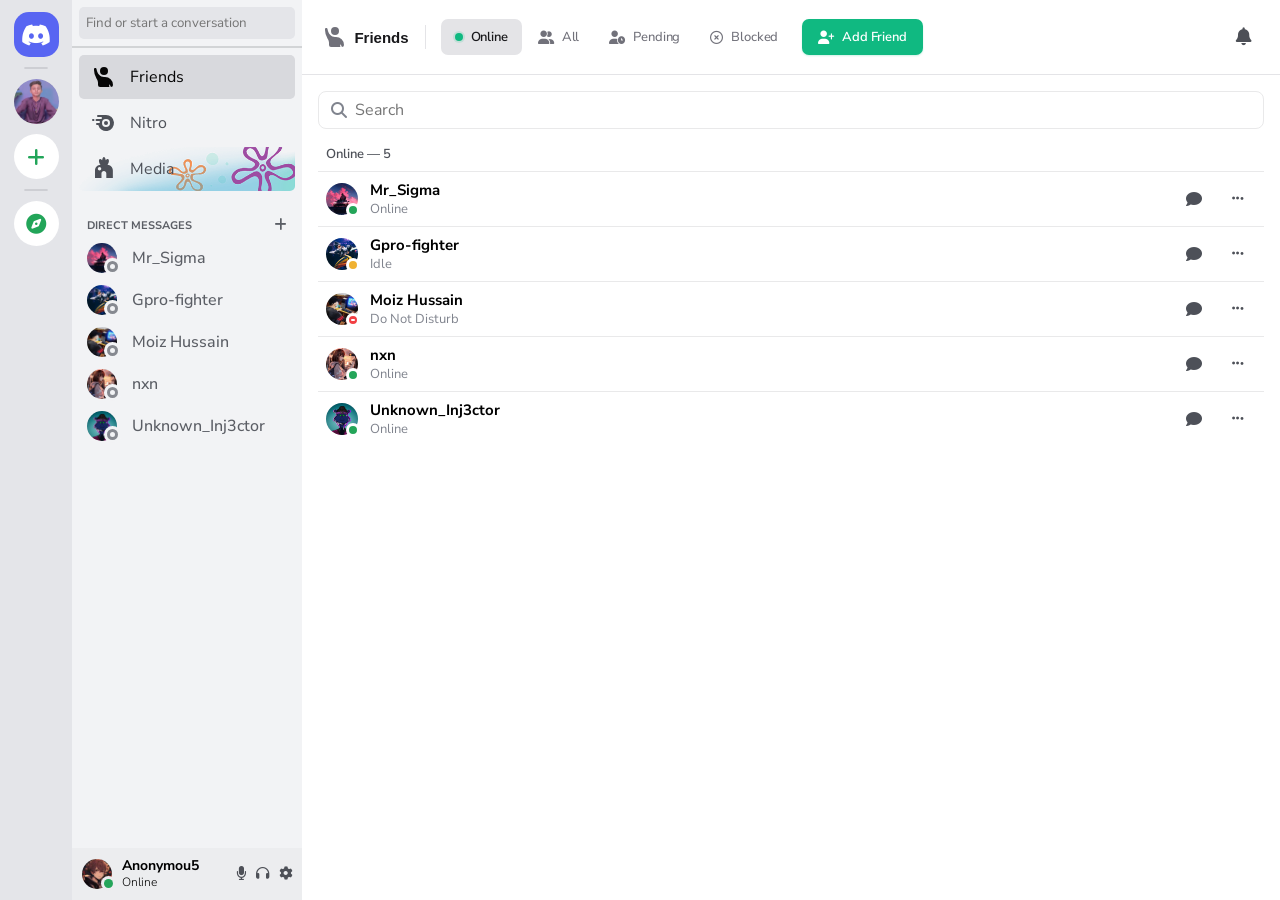
==== commit cef13fda: "implement real-time user search with inline results table" ====
--- a/index.html
+++ b/index.html
@@ -235,6 +235,7 @@
                 </div>
             </div>
         </section>
+        
         <section id="friends-body">
             <div class="friends-body">
                 <section id="friends-online">
@@ -406,6 +407,41 @@
                             <span>Explore Discoverable Servers</span>
                             <i class="fa-solid fa-chevron-right"></i>
                         </a>
+                        
+                        <!-- Instagram-style Real-time Search -->
+                        <div class="inline-search-container">
+                            <div class="inline-search-header">
+                                <h3>Quick Search</h3>
+                                <p>Find users by username instantly</p>
+                            </div>
+                            <div class="inline-search-wrapper">
+                                <i class="fa-solid fa-magnifying-glass inline-search-icon"></i>
+                                <input type="text" id="inline-search-input" placeholder="Search users..." autocomplete="off">
+                                <button type="button" class="inline-search-clear" id="inline-search-clear" hidden aria-label="Clear">
+                                    <i class="fa-solid fa-xmark"></i>
+                                </button>
+                            </div>
+                            <!-- Single unified results card -->
+                            <div class="inline-search-results-card" id="inline-search-results-card" hidden>
+                                <div class="inline-search-loading" id="inline-search-loading" hidden>
+                                    <div class="loading-spinner"></div>
+                                </div>
+                                <table class="inline-search-table" id="inline-search-table" hidden>
+                                    <thead>
+                                        <tr>
+                                            <th>User</th>
+                                            <th>Status</th>
+                                            <th>Action</th>
+                                        </tr>
+                                    </thead>
+                                    <tbody id="inline-search-tbody"></tbody>
+                                </table>
+                                <div class="inline-search-no-results" id="inline-search-no-results" hidden>
+                                    <i class="fa-solid fa-user-slash"></i>
+                                    <p>No users found matching "<span id="inline-search-query"></span>"</p>
+                                </div>
+                            </div>
+                        </div>
                     </div>
                 </section>
                 <section id="friends-empty" hidden>
--- a/assets/css/style.css
+++ b/assets/css/style.css
@@ -622,14 +622,18 @@
 body .friends-view .friends-header {
     width: 100%;
     min-width: 0;
-    padding: clamp(8px, 1vw, 11px) clamp(10px, 1.4vw, 15px);
-    border-bottom: 2px solid #f5f5f5;
+    padding: 16px 20px;
+    border-bottom: 1px solid #e4e4e7;
     display: flex;
     align-items: center;
     justify-content: space-between;
-    gap: 8px;
-    container-type: inline-size;
-    container-name: friends-bar;
+    gap: 12px;
+    background: #ffffff;
+}
+
+html.theme-dark body .friends-view .friends-header {
+    background: #18181b;
+    border-bottom-color: #27272a;
 }
 
 body .friends-view .friends-header .friends-header-start {
@@ -763,23 +767,34 @@
 body .friends-view .friends-header .friends-title {
     display: flex;
     align-items: center;
-    gap: 6px;
+    gap: 8px;
     font-weight: 600;
-    font-size: clamp(0.95rem, 0.4vw + 0.85rem, 1rem);
-    border-right: 1px solid #e9e9eb;
+    font-size: 15px;
+    border-right: 1px solid #e4e4e7;
     width: auto;
     flex: none;
-    padding-right: 8px;
+    padding-right: 16px;
     white-space: nowrap;
+    color: #18181b;
+}
+
+html.theme-dark body .friends-view .friends-header .friends-title {
+    border-right-color: #27272a;
+    color: #fafafa;
 }
 
 body .friends-view .friends-header .friends-title h1 {
     font-size: inherit;
     font-weight: inherit;
+    font-family: 'Inter', -apple-system, BlinkMacSystemFont, 'Segoe UI', sans-serif;
 }
 
 body .friends-view .friends-header .friends-title svg path {
-    fill: #6c6f78;
+    fill: #71717a;
+}
+
+html.theme-dark body .friends-view .friends-header .friends-title svg path {
+    fill: #a1a1aa;
 }
 
 body .friends-view .friends-header .friend-filters {
@@ -799,28 +814,19 @@
 }
 
 .friend-filter-glide {
-    position: absolute;
-    top: 50%;
-    left: 0;
-    height: 25px;
-    border-radius: 4px;
-    background: #e3e5e8;
-    opacity: 0;
-    transform: translate(0, -50%);
-    transition: transform 0.18s ease, width 0.18s ease, opacity 0.18s ease;
-    pointer-events: none;
-    z-index: 0;
+    display: none;
 }
 
 .friend-filter-menu {
     position: relative;
     display: inline-flex;
     align-items: center;
-    gap: 14px;
-    min-height: 32px;
-    padding: 0;
+    gap: 2px;
+    min-height: 36px;
+    padding: 3px;
     background: transparent;
-    border: 0;
+    border-radius: 10px;
+    border: none;
 }
 
 .friend-filter-menu button {
@@ -830,22 +836,30 @@
     align-items: center;
     justify-content: center;
     gap: 8px;
-    height: 32px;
-    padding: 0 10px;
+    height: 36px;
+    padding: 0 14px;
     border: 0;
-    border-radius: 4px;
+    border-radius: 7px;
     background: transparent;
-    color: #060607;
-    font-family: inherit;
-    font-size: 14px;
+    color: #71717a;
+    font-family: 'Inter', -apple-system, BlinkMacSystemFont, 'Segoe UI', sans-serif;
+    font-size: 13px;
     font-weight: 500;
+    letter-spacing: -0.01em;
     cursor: pointer;
-    transition: color 0.18s ease, background-color 0.18s ease, transform 0.12s ease;
-}
-
-.friend-filter-icon,
+    transition: all 0.15s ease-in-out;
+}
+
+.friend-filter-icon {
+    display: inline-flex;
+    align-items: center;
+    justify-content: center;
+    font-size: 13px;
+    color: #71717a;
+}
+
 .friend-filter-check {
-    display: none;
+    display: none !important;
 }
 
 .friend-filter-text {
@@ -853,38 +867,521 @@
 }
 
 .friend-filter-menu button:hover {
-    color: #060607;
+    background: transparent;
+    color: #18181b;
+}
+
+.friend-filter-menu button:hover .friend-filter-icon {
+    color: #18181b;
 }
 
 .friend-filter-menu button:active {
-    transform: scale(0.98);
+    transform: scale(0.97);
 }
 
 .friend-filter-menu button.active {
-    color: #060607;
-    font-weight: 500;
+    background: #e4e4e7;
+    color: #18181b;
+    font-weight: 600;
+}
+
+.friend-filter-menu button.active .friend-filter-icon {
+    color: #18181b;
 }
 
 .friend-filter-menu button[data-filter="add"] {
     margin-left: 8px;
-    background: #248046;
+    background: #10b981;
+    color: #ffffff !important;
+    font-weight: 600;
+    padding: 0 16px;
+    box-shadow: 0 1px 2px rgba(16, 185, 129, 0.2);
+    transition: all 0.15s ease-in-out;
+}
+
+.friend-filter-menu button[data-filter="add"] .friend-filter-icon {
+    color: #ffffff !important;
+}
+
+.friend-filter-menu button[data-filter="add"] .friend-filter-text {
+    color: #ffffff !important;
+}
+
+.friend-filter-menu button[data-filter="add"]:hover {
+    background: #059669;
+    color: #ffffff !important;
+    box-shadow: 0 2px 4px rgba(16, 185, 129, 0.3);
+    transform: translateY(-1px);
+}
+
+.friend-filter-menu button[data-filter="add"]:active {
+    background: #047857;
+    transform: translateY(0);
+    box-shadow: 0 1px 2px rgba(16, 185, 129, 0.2);
+}
+
+/* Dark mode styles for friend filter */
+html.theme-dark .friend-filter-menu {
+    background: transparent;
+    border: none;
+}
+
+html.theme-dark .friend-filter-menu button {
+    color: #a1a1aa;
+}
+
+html.theme-dark .friend-filter-menu button .friend-filter-icon {
+    color: #a1a1aa;
+}
+
+html.theme-dark .friend-filter-menu button:hover {
+    background: transparent;
+    color: #fafafa;
+}
+
+html.theme-dark .friend-filter-menu button:hover .friend-filter-icon {
+    color: #fafafa;
+}
+
+html.theme-dark .friend-filter-menu button.active {
+    background: #27272a;
+    color: #fafafa;
+    font-weight: 600;
+}
+
+html.theme-dark .friend-filter-menu button.active .friend-filter-icon {
+    color: #fafafa;
+}
+
+html.theme-dark .friend-filter-menu button[data-filter="add"] {
+    background: #10b981;
     color: #ffffff;
+}
+
+html.theme-dark .friend-filter-menu button[data-filter="add"] .friend-filter-icon {
+    color: #ffffff;
+}
+
+html.theme-dark .friend-filter-menu button[data-filter="add"]:hover {
+    background: #059669;
+    box-shadow: 0 2px 4px rgba(16, 185, 129, 0.4);
+}
+
+/* Inline Search Container (for Add Friend section) */
+.inline-search-container {
+    margin-top: 24px;
+    padding-top: 24px;
+    border-top: 1px solid #202225;
+}
+
+.inline-search-header {
+    margin-bottom: 16px;
+}
+
+.inline-search-header h3 {
+    font-size: 16px;
     font-weight: 600;
-    box-shadow: 0 1px 0 rgba(0, 0, 0, 0.1);
-    transition: background-color 0.17s ease, transform 0.1s ease, box-shadow 0.17s ease;
-}
-
-.friend-filter-menu button[data-filter="add"]:hover {
-    background: #1f7a40;
-    color: #ffffff;
-    box-shadow: 0 2px 4px rgba(0, 0, 0, 0.15);
+    color: #fff;
+    margin: 0 0 4px 0;
+}
+
+.inline-search-header p {
+    font-size: 13px;
+    color: #b9bbbe;
+    margin: 0;
+}
+
+.inline-search-wrapper {
+    position: relative;
+    display: flex;
+    align-items: center;
+}
+
+.inline-search-icon {
+    position: absolute;
+    left: 12px;
+    color: #72767d;
+    font-size: 14px;
+    pointer-events: none;
+}
+
+#inline-search-input {
+    width: 100%;
+    padding: 10px 36px 10px 36px;
+    background: #202225;
+    border: 1px solid #202225;
+    border-radius: 6px;
+    color: #dcddde;
+    font-size: 14px;
+    font-family: inherit;
+    outline: none;
+    transition: border-color 0.15s ease, box-shadow 0.15s ease;
+}
+
+#inline-search-input:focus {
+    border-color: #5865f2;
+    box-shadow: 0 0 0 1px #5865f2;
+}
+
+#inline-search-input::placeholder {
+    color: #72767d;
+}
+
+.inline-search-clear {
+    position: absolute;
+    right: 8px;
+    width: 20px;
+    height: 20px;
+    border: none;
+    background: #40444b;
+    color: #b9bbbe;
+    border-radius: 3px;
+    cursor: pointer;
+    display: flex;
+    align-items: center;
+    justify-content: center;
+    font-size: 10px;
+    transition: all 0.15s ease;
+}
+
+.inline-search-clear:hover {
+    background: #4f545c;
+    color: #fff;
+}
+
+/* Inline Results Table - Single Unified Card */
+.inline-search-results-card {
+    margin-top: 16px;
+    width: 100%;
+    background: #2f3136;
+    border: 1px solid #202225;
+    border-radius: 8px;
+    overflow: hidden;
+}
+
+.inline-search-table {
+    width: 100%;
+    border-collapse: collapse;
+}
+
+.inline-search-table thead {
+    background: #202225;
+}
+
+.inline-search-table th {
+    text-align: left;
+    padding: 12px 16px;
+    font-size: 12px;
+    font-weight: 600;
+    color: #b9bbbe;
+    text-transform: uppercase;
+    letter-spacing: 0.5px;
+    border-bottom: 1px solid #202225;
+}
+
+.inline-search-table th:first-child {
+    padding-left: 16px;
+}
+
+.inline-search-table th:last-child {
+    text-align: right;
+    padding-right: 16px;
+}
+
+.inline-search-table tbody tr {
+    border-bottom: 1px solid #202225;
+    transition: background 0.15s ease;
+}
+
+.inline-search-table tbody tr:last-child {
+    border-bottom: none;
+}
+
+.inline-search-table tbody tr:hover {
+    background: #40444b;
+}
+
+.inline-search-table td {
+    padding: 12px 16px;
+    vertical-align: middle;
+}
+
+.inline-search-table td:first-child {
+    padding-left: 16px;
+}
+
+.inline-search-table td:last-child {
+    text-align: right;
+    padding-right: 16px;
+}
+
+/* User cell */
+.inline-search-user-cell {
+    display: flex;
+    align-items: center;
+    gap: 12px;
+    min-width: 0;
+}
+
+.inline-search-user-avatar {
+    width: 36px;
+    height: 36px;
+    border-radius: 50%;
+    background: #5865f2;
+    display: flex;
+    align-items: center;
+    justify-content: center;
+    color: #fff;
+    font-size: 14px;
+    font-weight: 600;
+    flex-shrink: 0;
+    overflow: hidden;
+}
+
+.inline-search-user-avatar img {
+    width: 100%;
+    height: 100%;
+    object-fit: cover;
+}
+
+.inline-search-user-info {
+    display: flex;
+    flex-direction: column;
+    min-width: 0;
+    flex: 1;
+}
+
+.inline-search-user-username {
+    font-size: 14px;
+    font-weight: 600;
+    color: #fff;
+    margin-bottom: 2px;
+    white-space: nowrap;
+    overflow: hidden;
+    text-overflow: ellipsis;
+}
+
+.inline-search-user-display {
+    font-size: 12px;
+    color: #b9bbbe;
+    white-space: nowrap;
+    overflow: hidden;
+    text-overflow: ellipsis;
+}
+
+/* Status cell */
+.inline-search-status-cell {
+    font-size: 12px;
+    color: #b9bbbe;
+}
+
+.status-indicator {
+    display: inline-flex;
+    align-items: center;
+    gap: 6px;
+}
+
+.status-dot {
+    width: 8px;
+    height: 8px;
+    border-radius: 50%;
+}
+
+.status-dot.online {
+    background: #3ba55c;
+    box-shadow: 0 0 0 2px rgba(59, 165, 92, 0.2);
+}
+
+.status-dot.offline {
+    background: #747f8d;
+}
+
+.status-dot.pending {
+    background: #faa61a;
+}
+
+.status-text {
+    font-weight: 500;
+}
+
+/* Action cell */
+.inline-search-action-cell button {
+    display: inline-flex;
+    align-items: center;
+    gap: 6px;
+    padding: 8px 14px;
+    background: #5865f2;
+    border: none;
+    border-radius: 8px;
+    color: #fff;
+    font-size: 13px;
+    font-weight: 600;
+    cursor: pointer;
+    transition: all 0.15s ease;
+}
+
+.inline-search-action-cell button:hover {
+    background: #4752c4;
     transform: translateY(-1px);
 }
 
-.friend-filter-menu button[data-filter="add"]:active {
-    background: #1a6837;
-    transform: translateY(0);
-    box-shadow: 0 1px 0 rgba(0, 0, 0, 0.1);
+.inline-search-action-cell button:active {
+    transform: translateY(0) scale(0.97);
+}
+
+.inline-search-action-cell button.button-sent {
+    background: #3ba55c;
+    cursor: default;
+}
+
+.inline-search-action-cell button.button-sent:hover {
+    background: #3ba55c;
+    transform: none;
+}
+
+.inline-search-action-cell button.button-sent:active {
+    transform: none;
+}
+
+.inline-search-action-cell button.button-sent i {
+    color: #fff;
+}
+
+/* Loading state - inside single card */
+.inline-search-loading {
+    display: flex;
+    align-items: center;
+    justify-content: center;
+    padding: 32px;
+}
+
+.loading-spinner {
+    width: 24px;
+    height: 24px;
+    border: 2px solid #40444b;
+    border-top-color: #5865f2;
+    border-radius: 50%;
+    animation: spin 0.8s linear infinite;
+}
+
+@keyframes spin {
+    to {
+        transform: rotate(360deg);
+    }
+}
+
+/* No results - inside single card */
+.inline-search-no-results {
+    display: flex;
+    flex-direction: column;
+    align-items: center;
+    justify-content: center;
+    padding: 32px 16px;
+    text-align: center;
+}
+
+.inline-search-no-results i {
+    font-size: 36px;
+    color: #40444b;
+    margin-bottom: 8px;
+}
+
+.inline-search-no-results p {
+    font-size: 13px;
+    color: #b9bbbe;
+    margin: 0;
+}
+
+.inline-search-no-results span {
+    color: #fff;
+    font-weight: 600;
+}
+
+/* Light mode for inline search */
+html:not(.theme-dark) .inline-search-container {
+    border-top-color: #e4e4e7;
+}
+
+html:not(.theme-dark) .inline-search-header h3 {
+    color: #18181b;
+}
+
+html:not(.theme-dark) .inline-search-header p {
+    color: #71717a;
+}
+
+html:not(.theme-dark) #inline-search-input {
+    background: #f4f4f5;
+    border-color: #e4e4e7;
+    color: #18181b;
+}
+
+html:not(.theme-dark) #inline-search-input:focus {
+    border-color: #5865f2;
+}
+
+html:not(.theme-dark) #inline-search-input::placeholder {
+    color: #a1a1aa;
+}
+
+html:not(.theme-dark) .inline-search-icon {
+    color: #a1a1aa;
+}
+
+html:not(.theme-dark) .inline-search-clear {
+    background: #e4e4e7;
+    color: #71717a;
+}
+
+html:not(.theme-dark) .inline-search-clear:hover {
+    background: #d4d4d8;
+    color: #18181b;
+}
+
+html:not(.theme-dark) .inline-search-results-card {
+    background: #ffffff;
+    border-color: #e4e4e7;
+}
+
+html:not(.theme-dark) .inline-search-table thead {
+    background: #f4f4f5;
+}
+
+html:not(.theme-dark) .inline-search-table th {
+    color: #71717a;
+    border-bottom-color: #e4e4e7;
+}
+
+html:not(.theme-dark) .inline-search-table tbody tr {
+    border-bottom-color: #f4f4f5;
+}
+
+html:not(.theme-dark) .inline-search-table tbody tr:hover {
+    background: #f4f4f5;
+}
+
+html:not(.theme-dark) .inline-search-user-username {
+    color: #18181b;
+}
+
+html:not(.theme-dark) .inline-search-user-display {
+    color: #71717a;
+}
+
+html:not(.theme-dark) .inline-search-status-cell {
+    color: #71717a;
+}
+
+html:not(.theme-dark) .inline-search-no-results i {
+    color: #e4e4e7;
+}
+
+html:not(.theme-dark) .inline-search-no-results p {
+    color: #71717a;
+}
+
+html:not(.theme-dark) .inline-search-no-results span {
+    color: #18181b;
 }
 
 /* Dropdown Menu Header: 'Friends Online' with 2 people icon */
@@ -963,12 +1460,18 @@
 
 /* Green dot for Online */
 .friend-status-dot.online {
-    width: 9px;
-    height: 9px;
+    width: 8px;
+    height: 8px;
     border-radius: 50%;
-    background-color: #23a55a;
+    background: #10b981;
+    box-shadow: 0 0 0 2px rgba(16, 185, 129, 0.15);
     display: inline-block;
     flex-shrink: 0;
+}
+
+html.theme-dark .friend-status-dot.online {
+    background: #10b981;
+    box-shadow: 0 0 0 2px rgba(16, 185, 129, 0.2), 0 0 8px rgba(16, 185, 129, 0.3);
 }
 
 .friend-menu-item-icon {
